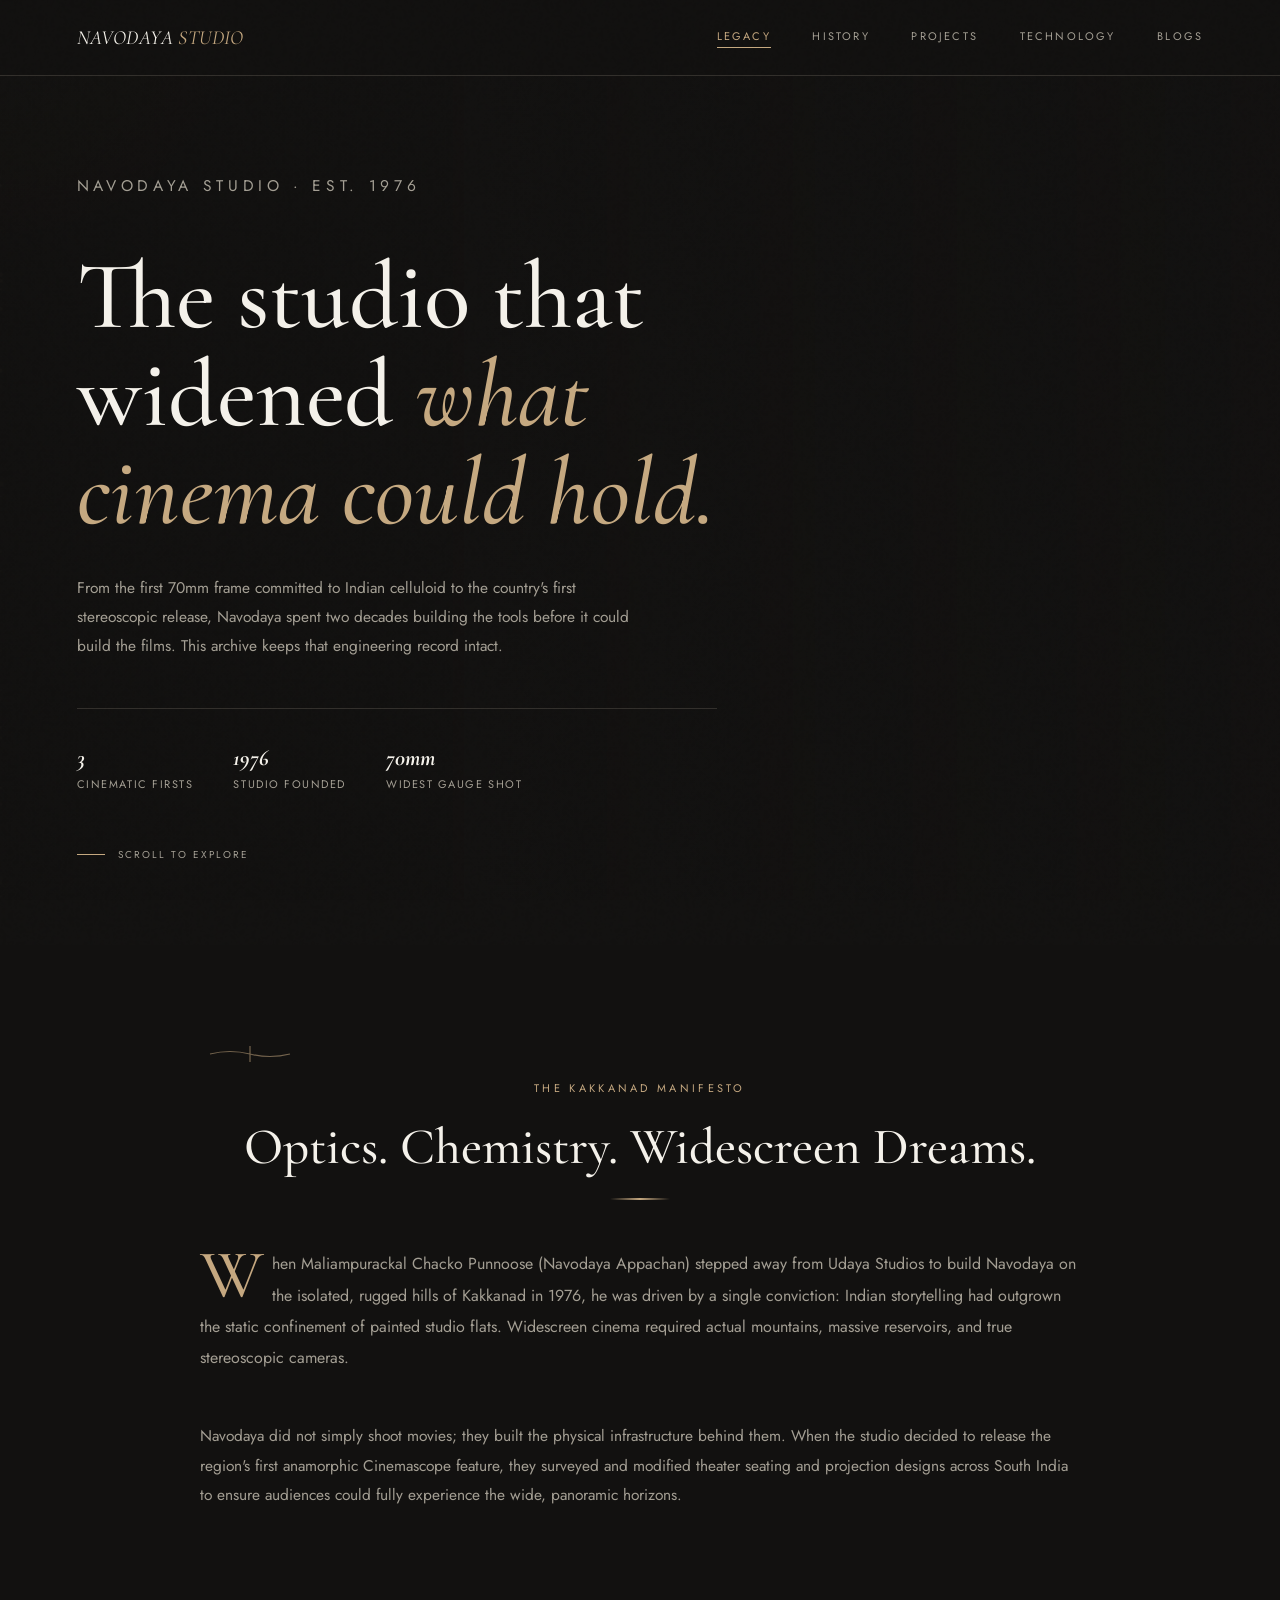
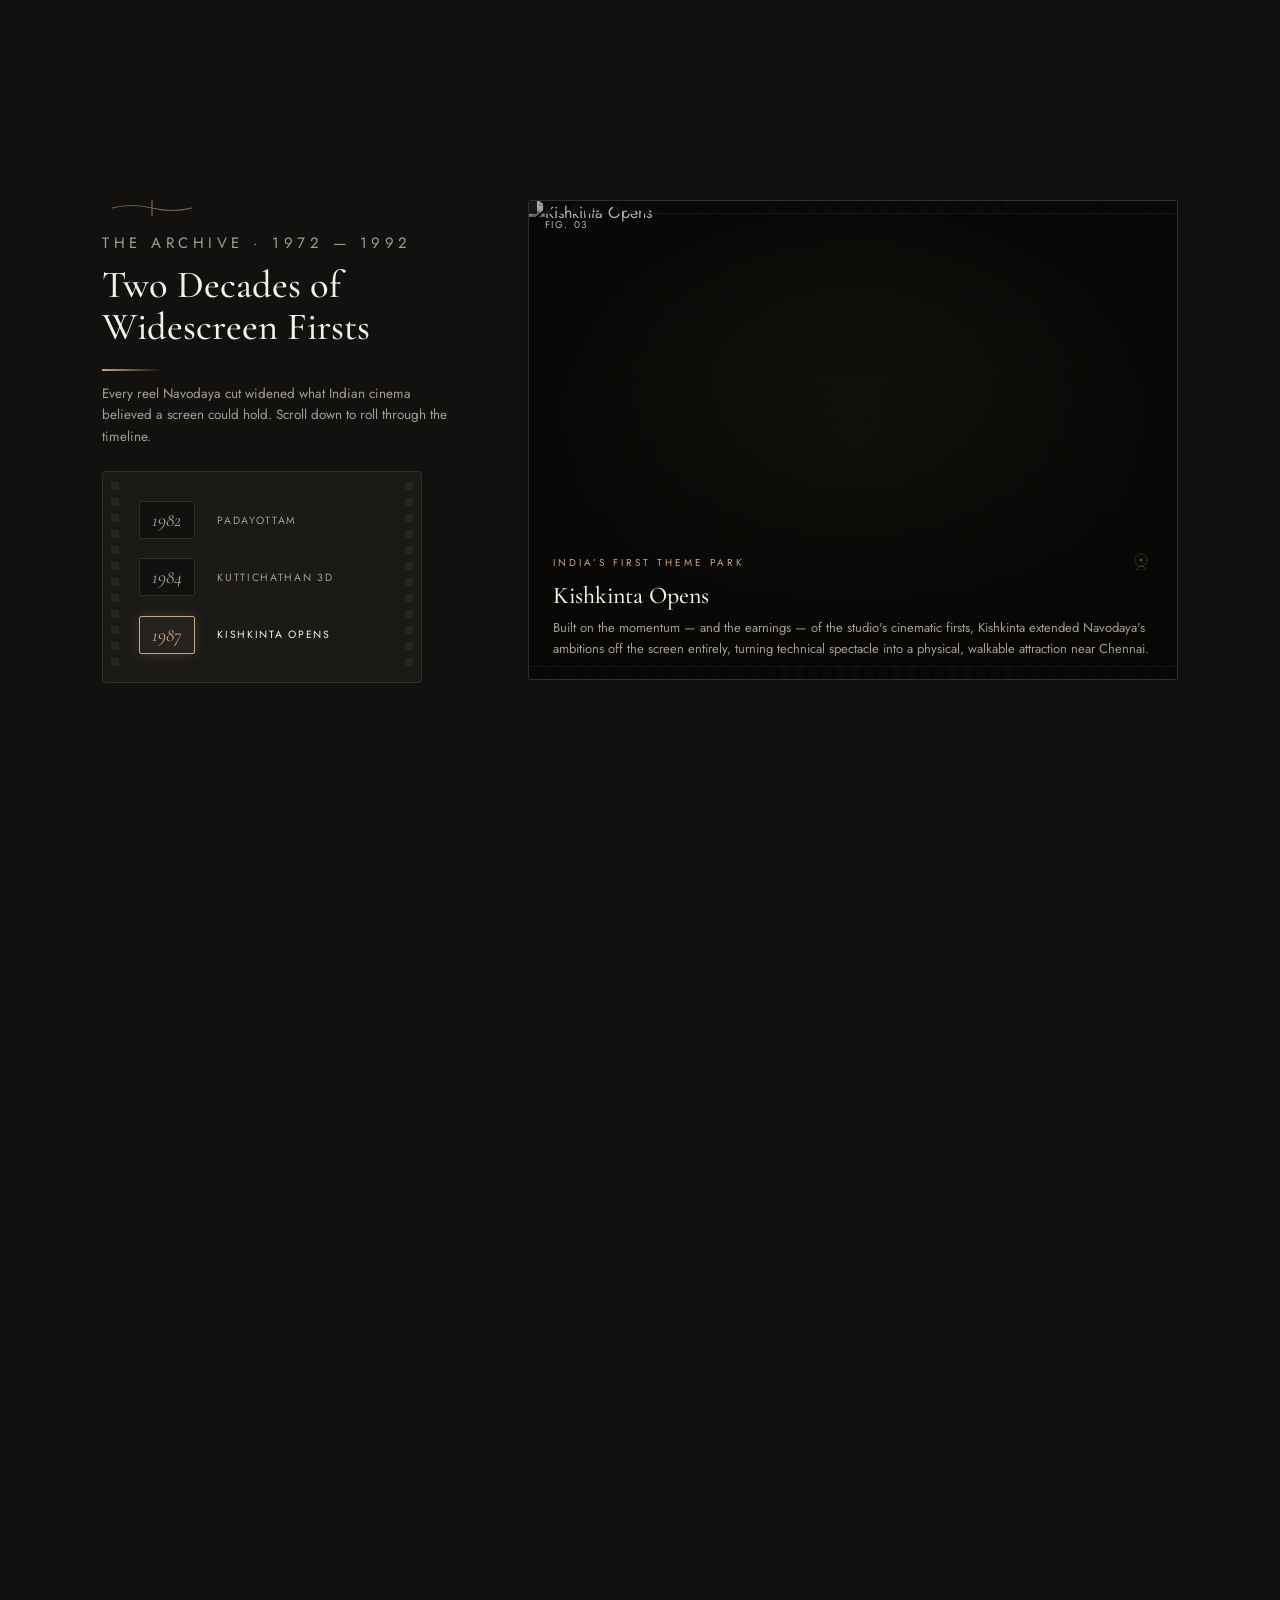
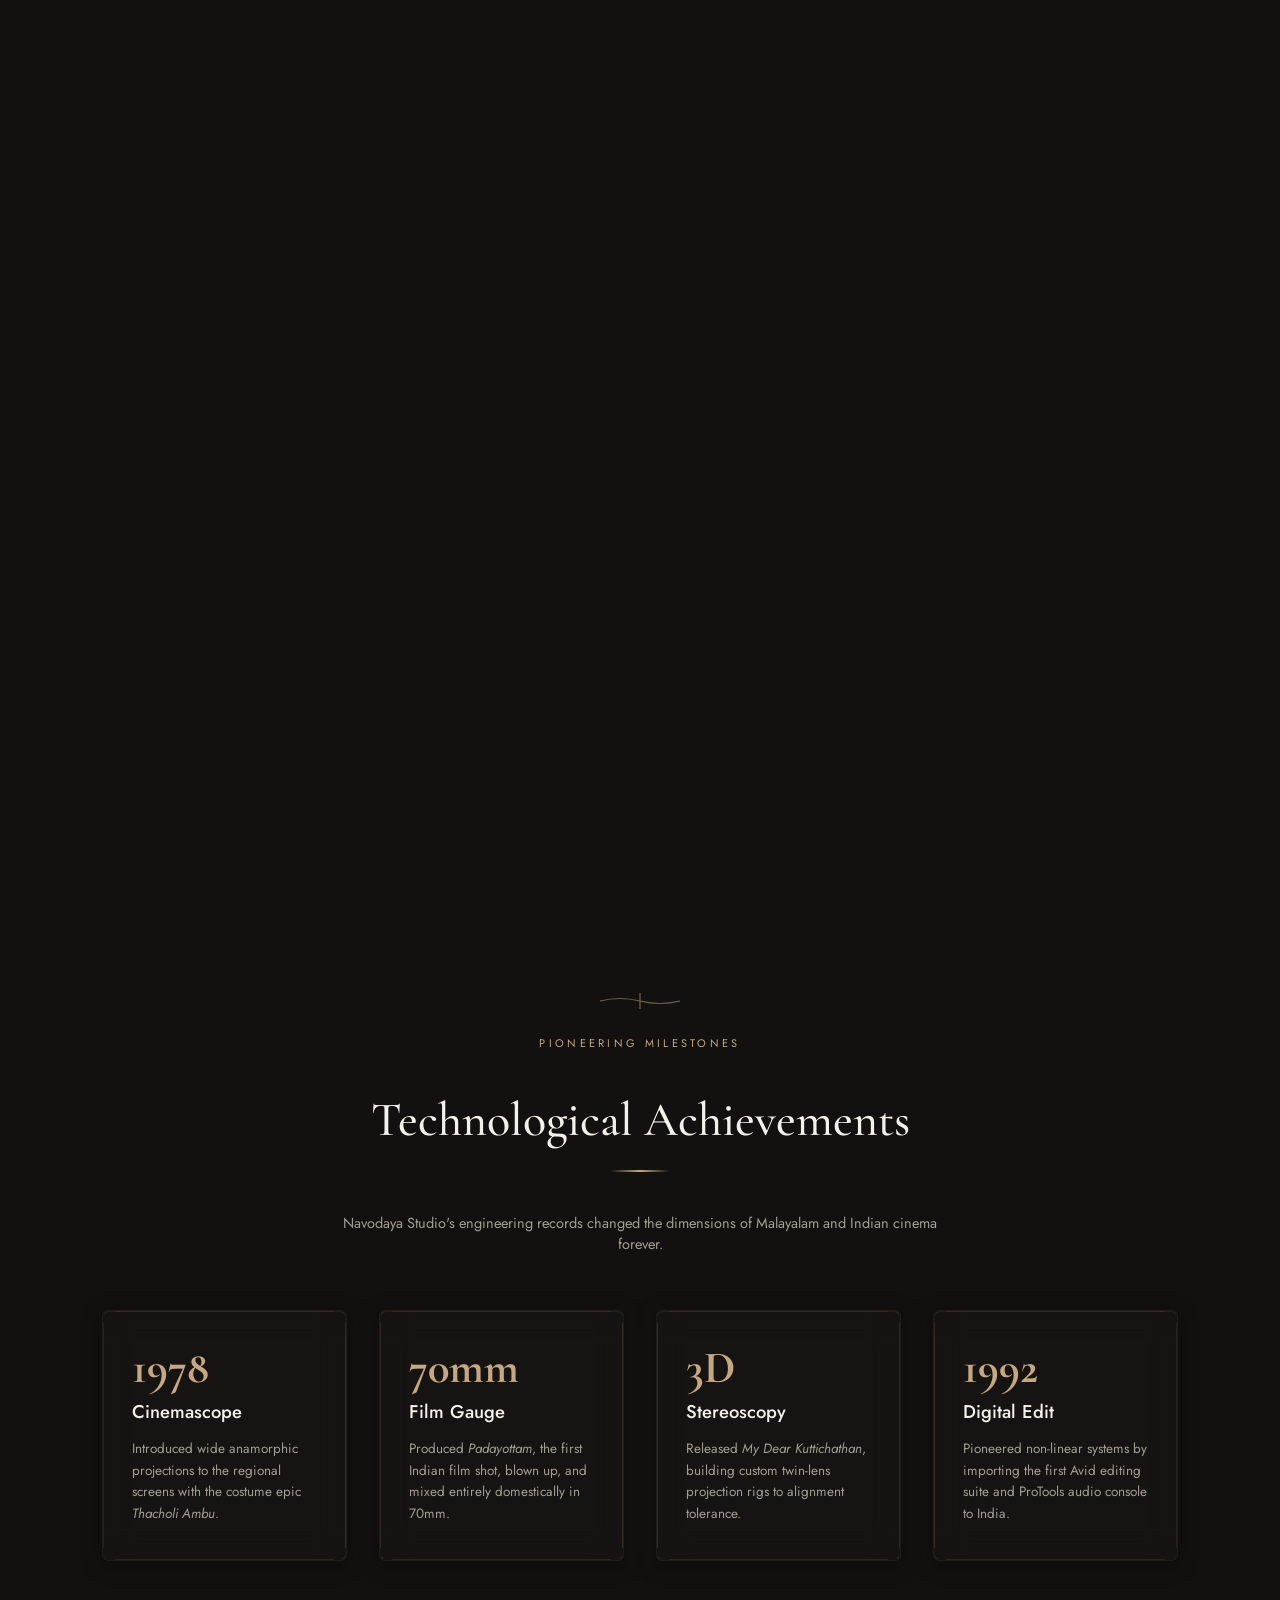
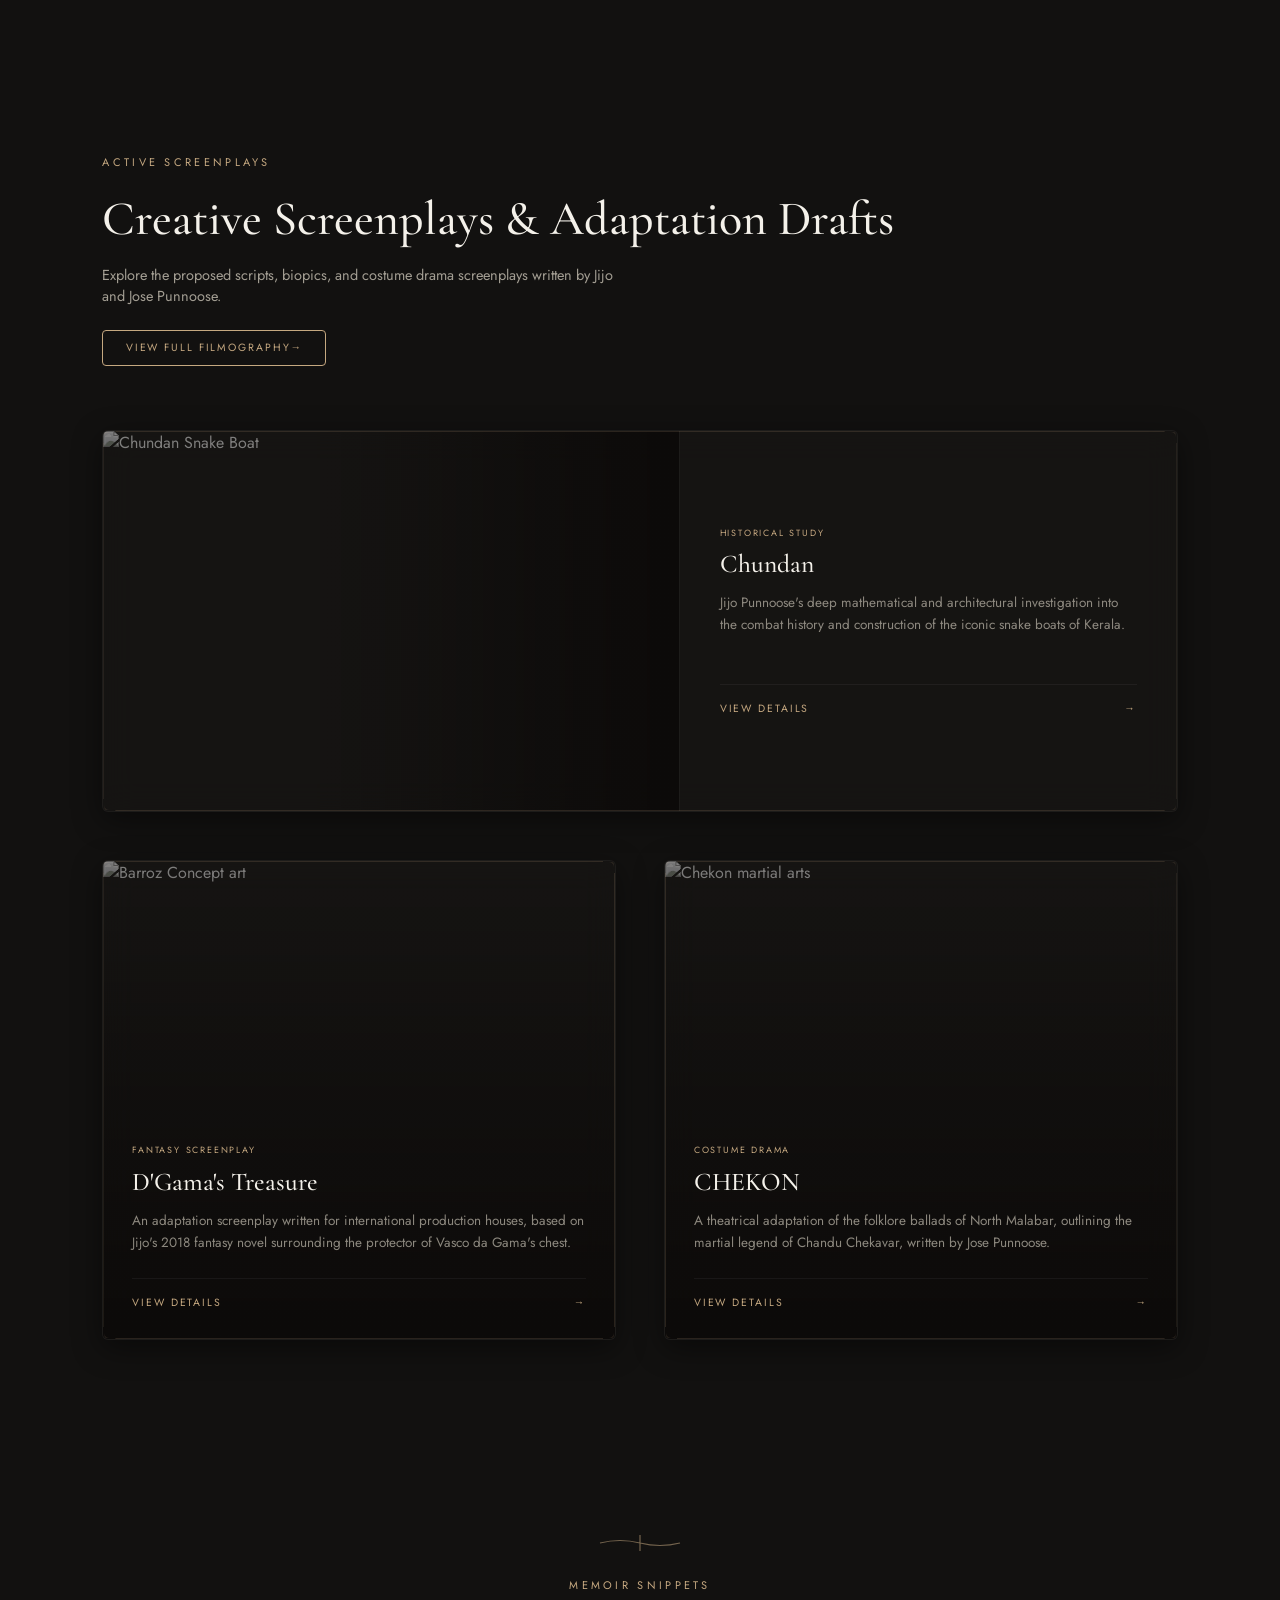
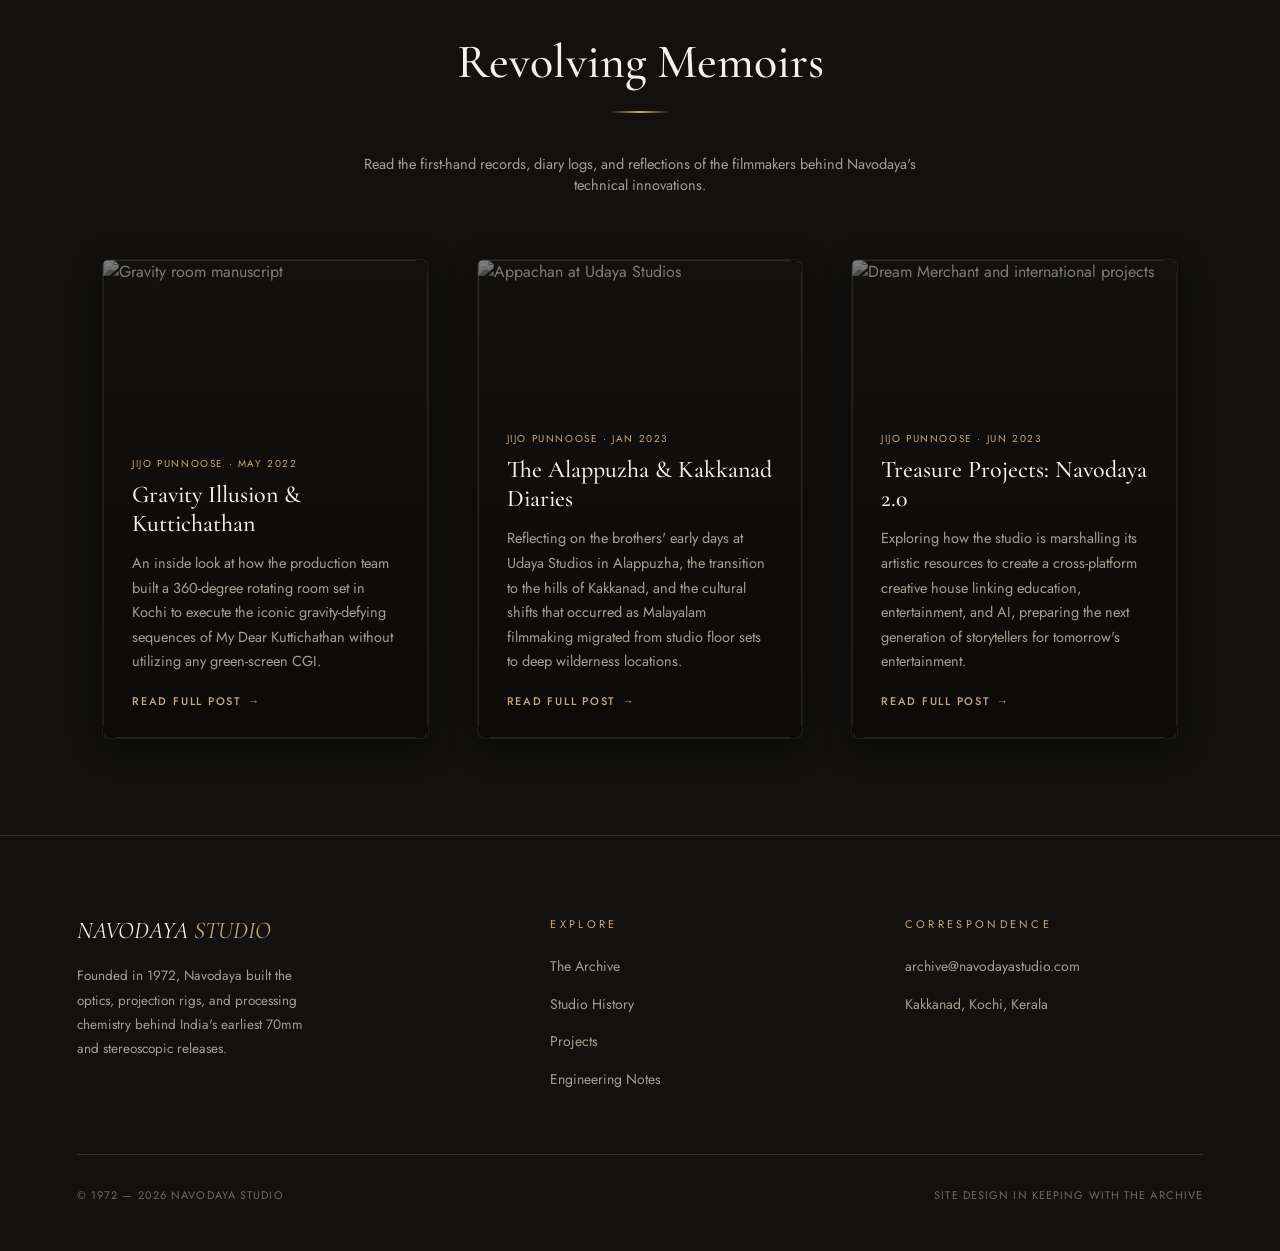
==== index.html @ 63880fd7 "first commit" ====
<!DOCTYPE html>
<html lang="en">
<head>
<meta charset="UTF-8" />
<meta name="viewport" content="width=device-width, initial-scale=1.0" />
<title>Navodaya Studio — The Archive</title>
<link rel="preconnect" href="https://fonts.googleapis.com" />
<link href="https://fonts.googleapis.com/css2?family=Cormorant+Garamond:ital,wght@0,400;0,500;0,600;1,400;1,500&family=Jost:wght@400;500;600&display=swap" rel="stylesheet" />
<link rel="stylesheet" href="css/style.css" />
</head>
<body>

<div class="beam-sweep" aria-hidden="true"></div>

<!-- ================================================================== -->
<!-- SITE NAV                                                            -->
<!-- ================================================================== -->
<nav class="site-nav" id="siteNav">
  <a href="index.html" class="wordmark">NAVODAYA <span>STUDIO</span></a>
  <div class="nav-links" id="navLinks">
    <a href="index.html" class="active">Legacy</a>
    <a href="history.html">History</a>
    <a href="projects.html">Projects</a>
    <a href="technology.html">Technology</a>
    <a href="blogs.html">Blogs</a>
  </div>
  <button class="nav-toggle" aria-label="Menu" id="navToggle"><span></span><span></span><span></span></button>
</nav>

<!-- Mobile Navigation Menu -->
<div class="mobile-nav" id="mobileNav">
  <a href="index.html" class="active">Legacy</a>
  <a href="history.html">History</a>
  <a href="projects.html">Projects</a>
  <a href="technology.html">Technology</a>
  <a href="blogs.html">Blogs</a>
</div>

<!-- ================================================================== -->
<!-- HERO                                                                -->
<!-- ================================================================== -->
<header class="hero" id="top">
  <div class="reveal">
    <p class="eyebrow">Navodaya Studio · Est. 1976</p>
    <h1>The studio that widened <em>what cinema could hold.</em></h1>
    <p>
      From the first 70mm frame committed to Indian celluloid to the country's first
      stereoscopic release, Navodaya spent two decades building the tools before it
      could build the films. This archive keeps that engineering record intact.
    </p>
    <div class="hero-meta">
      <div><b>3</b>Cinematic Firsts</div>
      <div><b>1976</b>Studio Founded</div>
      <div><b>70mm</b>Widest Gauge Shot</div>
    </div>
  </div>
  <div class="hero-scroll"><span class="line"></span>Scroll to explore</div>
</header>

<!-- ================================================================== -->
<!-- SECTION 1 — MANIFESTO / STUDIO VISION                             -->
<!-- ================================================================== -->
<section class="section" id="vision" style="padding-bottom: 4rem;">
  <div style="max-width: 880px; margin: 0 auto;">
    <div class="reveal">
      <svg viewBox="0 0 100 20" class="traditional-accent" style="margin: 0 0 1rem 0;">
        <path d="M10 10 Q30 5 50 10 T90 10 Q70 15 50 10 T10 10 M50 2 L50 18" stroke="currentColor" stroke-width="1.2" fill="none" />
      </svg>
      <p class="eyebrow" style="text-align: center;">The Kakkanad Manifesto</p>
      <h2 style="text-align: center; font-family: var(--serif); font-weight: 500; font-size: clamp(2rem, 5vw, 3.2rem); margin: 0 0 2rem;" class="heading-traditional center">Optics. Chemistry. Widescreen Dreams.</h2>
    </div>
    
    <div style="display: grid; grid-template-columns: 1fr; gap: 2.5rem; margin-top: 3rem;" class="reveal">
      <p class="drop-cap" style="font-size: 16px; line-height: 1.95; color: var(--silver);">
        When Maliampurackal Chacko Punnoose (Navodaya Appachan) stepped away from Udaya Studios to build Navodaya on the isolated, rugged hills of Kakkanad in 1976, he was driven by a single conviction: Indian storytelling had outgrown the static confinement of painted studio flats. Widescreen cinema required actual mountains, massive reservoirs, and true stereoscopic cameras.
      </p>
      <p style="font-size: 15.5px; line-height: 1.9; color: var(--silver); margin-top: 0.5rem;">
        Navodaya did not simply shoot movies; they built the physical infrastructure behind them. When the studio decided to release the region's first anamorphic Cinemascope feature, they surveyed and modified theater seating and projection designs across South India to ensure audiences could fully experience the wide, panoramic horizons.
      </p>
    </div>
  </div>
</section>

<div class="divider"></div>

<!-- ================================================================== -->
<!-- SECTION 2 — CINEMATIC TIMELINE                                     -->
<!-- ================================================================== -->
<section id="timeline">
  <div class="timeline-sticky-container">
    <div class="timeline-sticky-grid">
      
      <!-- Left Column: Header & Filmstrip Rail -->
      <div style="display: flex; flex-direction: column; gap: 1.5rem; justify-content: center;">
        <div class="timeline-head reveal" style="margin-bottom: 0;">
          <svg viewBox="0 0 100 20" class="traditional-accent" style="margin: 0 0 0.8rem 0;">
            <path d="M10 10 Q30 5 50 10 T90 10 Q70 15 50 10 T10 10 M50 2 L50 18" stroke="currentColor" stroke-width="1.2" fill="none" />
          </svg>
          <p class="eyebrow" style="margin-bottom: 8px;">The Archive · 1972 — 1992</p>
          <h2 class="heading-traditional" style="font-size: clamp(1.8rem, 4vw, 2.4rem); margin-bottom: 12px;">Two Decades of Widescreen Firsts</h2>
          <p style="font-size: 13.5px; line-height: 1.6;">Every reel Navodaya cut widened what Indian cinema believed a screen could hold. Scroll down to roll through the timeline.</p>
        </div>
        
        <div class="filmstrip-rail reveal" id="milestoneRail">
          <button class="milestone is-active" data-index="0">
            <span class="milestone-film-frame">
              <span class="milestone-year-text">1982</span>
            </span>
            <span class="milestone-label-text">Padayottam</span>
          </button>
          <button class="milestone" data-index="1">
            <span class="milestone-film-frame">
              <span class="milestone-year-text">1984</span>
            </span>
            <span class="milestone-label-text">Kuttichathan 3D</span>
          </button>
          <button class="milestone" data-index="2">
            <span class="milestone-film-frame">
              <span class="milestone-year-text">1987</span>
            </span>
            <span class="milestone-label-text">Kishkinta opens</span>
          </button>
        </div>
      </div>

      <!-- Right Column: Visual Frame with Nested Description Copy -->
      <div class="frame-wrap reveal">
        <div class="frame-visual film-frame-visual" id="frameVisual" style="max-width: none; width: 100%; height: 480px; margin: 0;">
          <div class="glow" id="frameGlow"></div>
          <img id="frameImg" class="frame-photo" src="" alt="" />
          <canvas id="grainCanvas"></canvas>
          <span class="frame-fig">Fig. <span id="frameFig">01</span></span>
          <span class="frame-tick" style="display: none;"></span>
          
          <div class="film-text-overlay"></div>
          
          <div id="frameCopy" style="position: absolute; bottom: 20px; left: 24px; right: 24px; z-index: 4; margin: 0;">
            <div style="display: flex; align-items: center; justify-content: space-between; gap: 1rem; margin-bottom: 0.4rem;">
              <p class="frame-tag" id="frameTag" style="margin: 0; font-size: 10px;">First Indian 70mm Film</p>
              <div id="frameIconBadge" style="width: 24px; height: 24px; color: var(--gold); opacity: 0.8; flex-shrink: 0;"></div>
            </div>
            <h3 class="frame-title" id="frameTitle" style="font-size: 1.5rem; margin-bottom: 0.5rem; color: var(--cream);">Padayottam</h3>
            <p class="frame-body" id="frameBody" style="font-size: 13px; line-height: 1.6; color: var(--silver);">
              Shot in true 70mm at a time when most Indian studios had never handled the gauge, Padayottam forced Navodaya's engineers to design their own optics, projection rigs, and processing chemistry from scratch.
            </p>
          </div>
        </div>
      </div>

    </div>
  </div>
</section>

<div class="divider"></div>

<!-- ================================================================== -->
<!-- SECTION 3 — STUDIO LEGACY STATS                                    -->
<!-- ================================================================== -->
<section class="section" id="legacy-stats" style="padding-top: 6rem; padding-bottom: 6rem;">
  <div style="max-width: 1080px; margin: 0 auto;">
    <div class="reveal" style="max-width: 600px; margin: 0 auto 3rem; text-align: center;">
      <svg viewBox="0 0 100 20" class="traditional-accent">
        <path d="M10 10 Q30 5 50 10 T90 10 Q70 15 50 10 T10 10 M50 2 L50 18" stroke="currentColor" stroke-width="1.2" fill="none" />
      </svg>
      <p class="eyebrow">Pioneering Milestones</p>
      <h2 class="heading-traditional center" style="font-family: var(--serif); font-size: clamp(2rem, 5vw, 3rem); font-weight: 500;">Technological Achievements</h2>
      <p style="color: var(--silver); font-size: 14.5px; margin-top: 1rem;">Navodaya Studio's engineering records changed the dimensions of Malayalam and Indian cinema forever.</p>
    </div>

    <div class="stats-grid">
      
      <!-- Stat 1 -->
      <div class="stat-card reveal reveal-delay-1">
        <b>1978</b>
        <h3>Cinemascope</h3>
        <p>Introduced wide anamorphic projections to the regional screens with the costume epic <i>Thacholi Ambu</i>.</p>
      </div>

      <!-- Stat 2 -->
      <div class="stat-card reveal reveal-delay-2">
        <b>70mm</b>
        <h3>Film Gauge</h3>
        <p>Produced <i>Padayottam</i>, the first Indian film shot, blown up, and mixed entirely domestically in 70mm.</p>
      </div>

      <!-- Stat 3 -->
      <div class="stat-card reveal reveal-delay-3">
        <b>3D</b>
        <h3>Stereoscopy</h3>
        <p>Released <i>My Dear Kuttichathan</i>, building custom twin-lens projection rigs to alignment tolerance.</p>
      </div>

      <!-- Stat 4 -->
      <div class="stat-card reveal reveal-delay-4">
        <b>1992</b>
        <h3>Digital Edit</h3>
        <p>Pioneered non-linear systems by importing the first Avid editing suite and ProTools audio console to India.</p>
      </div>

    </div>
  </div>
</section>

<div class="divider"></div>

<!-- ================================================================== -->
<!-- SECTION 4 — CURATED PROJECT PREVIEWS                               -->
<!-- ================================================================== -->
<section class="section" id="projects-teaser" style="padding-top: 6rem; padding-bottom: 6rem;">
  <div style="max-width: 1180px; margin: 0 auto;">
    <div class="reveal" style="display: flex; flex-direction: column; md-flex-direction: row; justify-content: space-between; align-items: flex-start; margin-bottom: 4rem; gap: 1.5rem;">
      <div>
        <p class="eyebrow">Active Screenplays</p>
        <h2 style="font-family: var(--serif); font-size: clamp(2rem, 5vw, 3rem); font-weight: 500; margin: 0 0 1rem;">Creative Screenplays & Adaptation Drafts</h2>
        <p style="color: var(--silver); font-size: 14.5px; max-width: 32rem;">Explore the proposed scripts, biopics, and costume drama screenplays written by Jijo and Jose Punnoose.</p>
      </div>
      <a href="projects.html" class="project-link" style="border: 1px solid var(--gold); padding: 0.6rem 1.4rem; border-radius: 4px; transition: background 300ms ease; flex-shrink: 0;">View Full Filmography <span>→</span></a>
    </div>

    <div class="projects-layout-asymmetric">
      
      <!-- Project 1: Chundan -->
      <div class="project-card featured-card reveal reveal-delay-1">
        <div class="project-photo">
          <img src="https://static.wixstatic.com/media/8a582f_79702b2e229244d48df889ee6c2ee914~mv2.jpg" alt="Chundan Snake Boat" />
        </div>
        <div class="project-details">
          <span class="project-card-tag">Historical Study</span>
          <h3 class="project-card-title">Chundan</h3>
          <p class="project-card-desc">Jijo Punnoose's deep mathematical and architectural investigation into the combat history and construction of the iconic snake boats of Kerala.</p>
          <a href="projects.html" class="project-link">View Details <span>→</span></a>
        </div>
      </div>

      <!-- Project 2: Barroz -->
      <div class="project-card reveal reveal-delay-2">
        <div class="project-photo">
          <img src="https://static.wixstatic.com/media/8a582f_9b308942ae18498d883a54b6b50c6330~mv2.jpg" alt="Barroz Concept art" />
        </div>
        <div class="project-details">
          <span class="project-card-tag">Fantasy Screenplay</span>
          <h3 class="project-card-title">D'Gama's Treasure</h3>
          <p class="project-card-desc">An adaptation screenplay written for international production houses, based on Jijo's 2018 fantasy novel surrounding the protector of Vasco da Gama's chest.</p>
          <a href="projects.html" class="project-link">View Details <span>→</span></a>
        </div>
      </div>

      <!-- Project 3: Chekon -->
      <div class="project-card reveal reveal-delay-3">
        <div class="project-photo">
          <img src="https://static.wixstatic.com/media/8a582f_a6c8d26772934b52aaeb24ab69126b7d~mv2.jpg" alt="Chekon martial arts" />
        </div>
        <div class="project-details">
          <span class="project-card-tag">Costume Drama</span>
          <h3 class="project-card-title">CHEKON</h3>
          <p class="project-card-desc">A theatrical adaptation of the folklore ballads of North Malabar, outlining the martial legend of Chandu Chekavar, written by Jose Punnoose.</p>
          <a href="projects.html" class="project-link">View Details <span>→</span></a>
        </div>
      </div>

    </div>
  </div>
</section>

<div class="divider"></div>

<!-- ================================================================== -->
<!-- SECTION 5 — LATEST MEMOIRS / BLOG TEASERS                          -->
<!-- ================================================================== -->
<section class="section" id="blogs-teaser" style="padding-top: 6rem; padding-bottom: 6rem;">
  <div style="max-width: 1180px; margin: 0 auto;">
    <div class="reveal" style="text-align: center; max-width: 600px; margin: 0 auto 4rem;">
      <svg viewBox="0 0 100 20" class="traditional-accent">
        <path d="M10 10 Q30 5 50 10 T90 10 Q70 15 50 10 T10 10 M50 2 L50 18" stroke="currentColor" stroke-width="1.2" fill="none" />
      </svg>
      <p class="eyebrow">Memoir Snippets</p>
      <h2 class="heading-traditional center" style="font-family: var(--serif); font-size: clamp(2rem, 5vw, 3rem); font-weight: 500;">Revolving Memoirs</h2>
      <p style="color: var(--silver); font-size: 14.5px; margin-top: 1rem;">Read the first-hand records, diary logs, and reflections of the filmmakers behind Navodaya's technical innovations.</p>
    </div>

    <div class="blogs-list">
      
      <!-- Blog 1 -->
      <article class="blog-post-card reveal reveal-delay-1">
        <div class="blog-post-thumb">
          <img src="https://static.wixstatic.com/media/8a582f_96b57487906b41dc9f22223b6ada45d6~mv2.jpg" alt="Gravity room manuscript" />
        </div>
        <div class="blog-post-details">
          <span class="blog-post-meta">Jijo Punnoose · May 2022</span>
          <h3 class="blog-post-title">Gravity Illusion & Kuttichathan</h3>
          <p class="blog-post-excerpt">An inside look at how the production team built a 360-degree rotating room set in Kochi to execute the iconic gravity-defying sequences of My Dear Kuttichathan without utilizing any green-screen CGI.</p>
          <a href="blogs.html" class="blog-post-read">Read Full Post <span>→</span></a>
        </div>
      </article>

      <!-- Blog 2 -->
      <article class="blog-post-card reveal reveal-delay-2">
        <div class="blog-post-thumb">
          <img src="https://static.wixstatic.com/media/8a582f_a101ef36b54a44d197318539b4c7580c~mv2.jpg" alt="Appachan at Udaya Studios" />
        </div>
        <div class="blog-post-details">
          <span class="blog-post-meta">Jijo Punnoose · Jan 2023</span>
          <h3 class="blog-post-title">The Alappuzha & Kakkanad Diaries</h3>
          <p class="blog-post-excerpt">Reflecting on the brothers' early days at Udaya Studios in Alappuzha, the transition to the hills of Kakkanad, and the cultural shifts that occurred as Malayalam filmmaking migrated from studio floor sets to deep wilderness locations.</p>
          <a href="blogs.html" class="blog-post-read">Read Full Post <span>→</span></a>
        </div>
      </article>

      <!-- Blog 3 -->
      <article class="blog-post-card reveal reveal-delay-3">
        <div class="blog-post-thumb">
          <img src="https://static.wixstatic.com/media/8a582f_83fb327c359c4d6e93b1c7db76efa385~mv2.jpg" alt="Dream Merchant and international projects" />
        </div>
        <div class="blog-post-details">
          <span class="blog-post-meta">Jijo Punnoose · Jun 2023</span>
          <h3 class="blog-post-title">Treasure Projects: Navodaya 2.0</h3>
          <p class="blog-post-excerpt">Exploring how the studio is marshalling its artistic resources to create a cross-platform creative house linking education, entertainment, and AI, preparing the next generation of storytellers for tomorrow's entertainment.</p>
          <a href="blogs.html" class="blog-post-read">Read Full Post <span>→</span></a>
        </div>
      </article>

    </div>
  </div>
</section>

<!-- ================================================================== -->
<!-- FOOTER                                                              -->
<!-- ================================================================== -->
<footer class="site-footer">
  <div class="footer-grid">
    <div class="footer-brand">
      <span class="wordmark">NAVODAYA <span>STUDIO</span></span>
      <p>Founded in 1972, Navodaya built the optics, projection rigs, and processing chemistry behind India's earliest 70mm and stereoscopic releases.</p>
    </div>
    <div class="footer-col">
      <p class="eyebrow">Explore</p>
      <ul>
        <li><a href="index.html">The Archive</a></li>
        <li><a href="history.html">Studio History</a></li>
        <li><a href="projects.html">Projects</a></li>
        <li><a href="technology.html">Engineering Notes</a></li>
      </ul>
    </div>
    <div class="footer-col">
      <p class="eyebrow">Correspondence</p>
      <ul>
        <li><a href="mailto:archive@navodayastudio.com">archive@navodayastudio.com</a></li>
        <li><a href="history.html">Kakkanad, Kochi, Kerala</a></li>
      </ul>
    </div>
  </div>
  <div class="footer-bottom">
    <span>© 1972 — 2026 Navodaya Studio</span>
    <span>Site design in keeping with the archive</span>
  </div>
</footer>

<script>
  // ---------- Navigation Menu (Scroll & Mobile Toggle) ----------
  var siteNav = document.getElementById('siteNav');
  window.addEventListener('scroll', function () {
    siteNav.classList.toggle('scrolled', window.scrollY > 40);
  });

  var navToggle = document.getElementById('navToggle');
  var mobileNav = document.getElementById('mobileNav');
  navToggle.addEventListener('click', function() {
    mobileNav.classList.toggle('open');
    navToggle.classList.toggle('active');
  });

  // Close mobile nav when clicking a link
  mobileNav.querySelectorAll('a').forEach(function(link) {
    link.addEventListener('click', function() {
      mobileNav.classList.remove('open');
    });
  });

  // ---------- Bespoke line-art icons + tonal washes per milestone ----------
  var milestoneData = [
    {
      year: '1982', fig: '01', tag: 'First Indian 70mm Film', title: 'Padayottam',
      wash: '#10201d', glow: 'rgba(90,150,140,0.16)',
      image: 'https://static.wixstatic.com/media/8a582f_3dcfbf3138d44d9f9869ae0e194b2934~mv2.jpg',
      body: "Shot in true 70mm at a time when most Indian studios had never handled the gauge, Padayottam forced Navodaya's engineers to design their own optics, projection rigs, and processing chemistry from scratch. It remains the widest frame the country's cinema had committed to celluloid.",
      icon: '<svg viewBox="0 0 100 100" fill="none" stroke="currentColor" stroke-width="1.2" stroke-linecap="round" stroke-linejoin="round"><rect x="14" y="30" width="72" height="40" rx="2"/><path d="M14 42 Q30 34 46 42 T78 42" stroke="#5c9490" opacity="0.7"/><circle cx="22" cy="24" r="2" fill="#3a3733"/><circle cx="50" cy="24" r="2" fill="#3a3733"/><circle cx="78" cy="24" r="2" fill="#3a3733"/><circle cx="22" cy="76" r="2" fill="#3a3733"/><circle cx="50" cy="76" r="2" fill="#3a3733"/><circle cx="78" cy="76" r="2" fill="#3a3733"/></svg>'
    },
    {
      year: '1984', fig: '02', tag: 'First Indian 3D Film', title: 'My Dear Kuttichathan',
      wash: '#241510', glow: 'rgba(190,110,80,0.15)',
      image: 'https://static.wixstatic.com/media/8a582f_e206088eb508470fb89091d09e36f8ee~mv2.jpg',
      body: "Released in a custom anaglyph process with paper red-and-cyan glasses handed out at the door, Kuttichathan introduced an entire country to stereoscopic cinema in a single run. Theatres queued for weeks to install the twin-lens projection rigs it required.",
      icon: '<svg viewBox="0 0 100 100" fill="none" stroke="currentColor" stroke-width="1.2" stroke-linecap="round" stroke-linejoin="round"><path d="M18 46 h20 a4 4 0 0 1 4 4 v6 a10 10 0 0 1 -10 10 h-4 a10 10 0 0 1 -10 -10 z" stroke="#bd6a4f"/><path d="M82 46 h-20 a4 4 0 0 0 -4 4 v6 a10 10 0 0 0 10 10 h4 a10 10 0 0 0 10 -10 z" stroke="#5c9490"/><line x1="42" y1="52" x2="58" y2="52"/><line x1="18" y1="52" x2="8" y2="46" stroke="#8a7f70"/><line x1="82" y1="52" x2="92" y2="46" stroke="#8a7f70"/></svg>'
    },
    {
      year: '1987', fig: '03', tag: 'India\u2019s First Theme Park', title: 'Kishkinta Opens',
      wash: '#16200f', glow: 'rgba(120,150,90,0.14)',
      image: 'https://static.wixstatic.com/media/8a582f_ee9ed8d5f16c4210bdfc7d0e17164c15~mv2.jpg',
      body: "Built on the momentum — and the earnings — of the studio's cinematic firsts, Kishkinta extended Navodaya's ambitions off the screen entirely, turning technical spectacle into a physical, walkable attraction near Chennai.",
      icon: '<svg viewBox="0 0 100 100" fill="none" stroke="currentColor" stroke-width="1.2" stroke-linecap="round" stroke-linejoin="round"><circle cx="50" cy="42" r="26"/><line x1="50" y1="16" x2="50" y2="68" stroke="#6f6a61" stroke-width="0.8"/><line x1="24" y1="42" x2="76" y2="42" stroke="#6f6a61" stroke-width="0.8"/><line x1="32" y1="24" x2="68" y2="60" stroke="#6f6a61" stroke-width="0.8"/><line x1="68" y1="24" x2="32" y2="60" stroke="#6f6a61" stroke-width="0.8"/><circle cx="50" cy="42" r="3" fill="#7ea082"/><path d="M30 82 L40 68 L60 68 L70 82 Z" stroke="#7ea082"/></svg>'
    }
  ];

  var milestones = document.querySelectorAll('#milestoneRail .milestone');
  var frameVisual = document.getElementById('frameVisual');
  var frameGlow = document.getElementById('frameGlow');
  var frameImg = document.getElementById('frameImg');
  var frameIconBadge = document.getElementById('frameIconBadge');
  var frameCopy = document.getElementById('frameCopy');
  var frameFig = document.getElementById('frameFig');
  var frameTag = document.getElementById('frameTag');
  var frameTitle = document.getElementById('frameTitle');
  var frameBody = document.getElementById('frameBody');

  function applyMilestone(idx) {
    var d = milestoneData[idx];
    frameFig.textContent = d.fig;
    frameTag.textContent = d.tag;
    frameTitle.textContent = d.title;
    frameBody.textContent = d.body;
    if (frameImg) {
      frameImg.src = d.image;
      frameImg.alt = d.title;
    }
    if (frameIconBadge) {
      frameIconBadge.innerHTML = d.icon;
    }
    frameVisual.style.setProperty('--wash-color', d.wash);
    frameGlow.style.background = 'radial-gradient(closest-side, ' + d.glow + ', transparent 70%)';
    
    var railEl = document.getElementById('milestoneRail');
    if (railEl) {
      railEl.style.backgroundImage = 'linear-gradient(rgba(28, 26, 23, 0.93), rgba(28, 26, 23, 0.93)), url(' + d.image + ')';
    }
  }

  function setMilestone(idx) {
    milestones.forEach(function (m) { m.classList.remove('is-active'); });
    milestones[idx].classList.add('is-active');
    
    if (frameVisual) frameVisual.classList.add('gate-exit');
    if (frameCopy) frameCopy.classList.add('copy-exit');
    
    setTimeout(function () {
      applyMilestone(idx);
      
      if (frameVisual) {
        frameVisual.classList.remove('gate-exit');
        frameVisual.classList.add('gate-enter-prep');
        void frameVisual.offsetHeight;
        frameVisual.classList.remove('gate-enter-prep');
      }
      if (frameCopy) {
        frameCopy.classList.remove('copy-exit');
      }
    }, 350);
  }

  var currentActiveIdx = 0;
  var timelineSec = document.getElementById('timeline');
  var userInteracting = false;
  var interactTimeout;

  // Align scroll offset when a specific milestone button is clicked
  function scrollToMilestone(idx) {
    userInteracting = true;
    clearTimeout(interactTimeout);
    
    var totalScrollable = timelineSec.offsetHeight - window.innerHeight;
    var targetScroll = timelineSec.offsetTop + (idx / milestoneData.length) * totalScrollable + 80;
    
    window.scrollTo({
      top: targetScroll,
      behavior: 'smooth'
    });
    
    setMilestone(idx);
    currentActiveIdx = idx;
    
    interactTimeout = setTimeout(function () {
      userInteracting = false;
    }, 1000);
  }

  milestones.forEach(function (m) {
    m.addEventListener('click', function () {
      scrollToMilestone(Number(m.dataset.index));
    });
  });

  applyMilestone(0);

  // ---------- Scroll-triggered timeline transition ----------
  window.addEventListener('scroll', function () {
    if (!timelineSec || userInteracting) return;
    
    var rect = timelineSec.getBoundingClientRect();
    var viewHeight = window.innerHeight;
    
    // Switch active year as the user scrolls down the pinned section track
    if (rect.top <= 0 && rect.bottom >= viewHeight) {
      var totalScrollable = rect.height - viewHeight;
      var scrolled = -rect.top;
      var progress = scrolled / totalScrollable;
      
      var totalMilestones = milestoneData.length;
      var activeIdx = Math.floor(progress * totalMilestones);
      activeIdx = Math.max(0, Math.min(activeIdx, totalMilestones - 1));
      
      if (activeIdx !== currentActiveIdx) {
        currentActiveIdx = activeIdx;
        setMilestone(activeIdx);
      }
    }
  });

  // ---------- Generative film-grain "video" ----------
  (function () {
    var canvas = document.getElementById('grainCanvas');
    var ctx = canvas.getContext('2d');
    var w, h, imageData;
    var reduceMotion = window.matchMedia('(prefers-reduced-motion: reduce)').matches;

    function resize() {
      if (!frameVisual) return;
      var rect = frameVisual.getBoundingClientRect();
      w = canvas.width = Math.max(1, Math.floor(rect.width / 3));
      h = canvas.height = Math.max(1, Math.floor(rect.height / 3));
      imageData = ctx.createImageData(w, h);
    }
    window.addEventListener('resize', resize);
    resize();

    function drawGrain() {
      var buf = imageData.data;
      for (var i = 0; i < buf.length; i += 4) {
        var v = 150 + Math.random() * 105;
        buf[i] = v; buf[i + 1] = v; buf[i + 2] = v;
        buf[i + 3] = Math.random() * 40;
      }
      ctx.putImageData(imageData, 0, 0);
    }

    if (!reduceMotion) {
      var last = 0;
      function loop(ts) {
        if (ts - last > 90) { drawGrain(); last = ts; }
        requestAnimationFrame(loop);
      }
      requestAnimationFrame(loop);
    } else {
      drawGrain();
    }
  })();
</script>
<script src="js/effects.js"></script>

</body>
</html>
---- css/style.css ----
:root {
  --ink: #121110;
  --ink-raised: #1c1a17;
  --cream: #F4F1EA;
  --silver: #A39E93;
  --gold: #C5A880;
  --hairline: #322f2b;
  --sprocket: #2e2b27;
  --serif: "Cormorant Garamond", Georgia, serif;
  --sans: "Jost", "Helvetica Neue", Arial, sans-serif;

  --wash-water:  #10201d;
  --wash-water-glow: rgba(90,150,140,0.16);
  --wash-ember:  #241510;
  --wash-ember-glow: rgba(190,110,80,0.15);
  --wash-jungle: #16200f;
  --wash-jungle-glow: rgba(120,150,90,0.14);
}

* { box-sizing: border-box; }
html { scroll-behavior: smooth; }
body {
  margin: 0;
  background: var(--ink);
  color: var(--cream);
  font-family: var(--sans);
  -webkit-font-smoothing: antialiased;
  position: relative;
  min-height: 100vh;
  display: flex;
  flex-direction: column;
}
::selection { background: var(--gold); color: var(--ink); }
a { color: inherit; text-decoration: none; }
button { font-family: inherit; color: inherit; background: none; border: none; cursor: pointer; padding: 0; }
ol, ul { list-style: none; margin: 0; padding: 0; }
p { margin: 0; }
svg { display: block; }
img { max-width: 100%; display: block; }

.tracked    { letter-spacing: 0.18em; }
.tracked-lg { letter-spacing: 0.3em; }
.eyebrow {
  text-transform: uppercase;
  font-size: 11px;
  color: var(--gold);
  letter-spacing: 0.3em;
  margin: 0 0 20px;
}

.beam-sweep {
  display: none !important;
}

/* ===================== SITE CHROME — NAV ===================== */

.site-nav {
  position: fixed; top: 0; left: 0; right: 0; z-index: 50;
  display: flex; align-items: center; justify-content: space-between;
  padding: 1.6rem 6vw;
  background: rgba(18,17,16,0.85);
  backdrop-filter: blur(12px);
  border-bottom: 1px solid var(--hairline);
  transition: background 400ms ease, border-color 400ms ease, padding 400ms ease;
}
.site-nav.scrolled {
  background: rgba(18,17,16,0.94);
  padding: 1.1rem 6vw;
}
.site-nav .wordmark {
  font-family: var(--serif);
  font-style: italic;
  font-size: 1.25rem;
  letter-spacing: 0.02em;
  color: var(--cream);
}
.site-nav .wordmark span { color: var(--gold); }

.nav-links { display: none; align-items: center; gap: 2.6rem; }
@media (min-width: 780px) { .nav-links { display: flex; } }
.nav-links a {
  font-size: 11px; text-transform: uppercase; letter-spacing: 0.2em;
  color: var(--silver); position: relative; padding-bottom: 4px;
  transition: color 350ms ease;
}
.nav-links a:hover { color: var(--cream); }
.nav-links a.active { color: var(--gold); }
.nav-links a::after {
  content: ''; position: absolute; left: 0; right: 100%; bottom: 0; height: 1px;
  background: var(--gold); transition: right 350ms ease;
}
.nav-links a.active::after { right: 0; }

.nav-toggle {
  display: flex; flex-direction: column; gap: 5px; width: 22px;
}
@media (min-width: 780px) { .nav-toggle { display: none; } }
.nav-toggle span { height: 1px; background: var(--cream); width: 100%; }

/* Mobile Dropdown Nav Menu */
.mobile-nav {
  position: fixed; top: 0; left: 0; right: 0; bottom: 0;
  background: rgba(18,17,16,0.98);
  z-index: 45;
  display: flex; flex-direction: column; justify-content: center; align-items: center;
  gap: 2.5rem;
  opacity: 0; pointer-events: none;
  transition: opacity 300ms ease;
}
.mobile-nav.open {
  opacity: 1; pointer-events: auto;
}
.mobile-nav a {
  font-size: 1.25rem; text-transform: uppercase; letter-spacing: 0.2em;
  color: var(--silver); transition: color 300ms ease;
}
.mobile-nav a:hover, .mobile-nav a.active {
  color: var(--gold);
}

/* ===================== HERO ===================== */

.hero {
  min-height: 100svh;
  display: flex; flex-direction: column; justify-content: center;
  padding: 8rem 6vw 4rem;
  position: relative; z-index: 2;
  background: linear-gradient(to bottom, rgba(18,17,16,0.92) 0%, rgba(18,17,16,0.97) 100%),
              url('https://static.wixstatic.com/media/8a582f_56cf75ba1f444be7aa7bf66563ba3514~mv2.jpg') no-repeat center;
  background-size: cover;
}
@media (min-width: 768px) {
  .hero {
    background: linear-gradient(to right, rgba(18,17,16,0.95) 35%, rgba(18,17,16,0.65) 100%), 
                url('https://static.wixstatic.com/media/8a582f_56cf75ba1f444be7aa7bf66563ba3514~mv2.jpg') no-repeat center right;
    background-size: cover;
  }
}
.hero h1 {
  font-family: var(--serif);
  font-weight: 500;
  font-size: clamp(2.6rem, 8vw, 6rem);
  line-height: 1.02;
  margin: 0 0 2rem;
  max-width: 16ch;
}
.hero h1 em { color: var(--gold); font-style: italic; }
.hero p {
  font-size: 15.5px; line-height: 1.85; color: var(--silver);
  max-width: 36rem; margin: 0 0 3rem;
}
.hero-meta {
  display: flex; flex-wrap: wrap; gap: 2.5rem;
  padding-top: 2.2rem; border-top: 1px solid var(--hairline);
  max-width: 40rem;
}
.hero-meta div { font-size: 11px; letter-spacing: 0.14em; text-transform: uppercase; color: var(--silver); }
.hero-meta div b { display: block; font-family: var(--serif); font-style: italic; font-size: 1.4rem; letter-spacing: 0; color: var(--cream); margin-bottom: 0.3rem; text-transform: none; }

.hero-scroll {
  position: absolute; bottom: 2.4rem; left: 6vw;
  display: flex; align-items: center; gap: 0.8rem;
  font-size: 10px; letter-spacing: 0.2em; text-transform: uppercase; color: var(--silver);
}
.hero-scroll .line { width: 28px; height: 1px; background: var(--gold); position: relative; overflow: hidden; }
.hero-scroll .line::after {
  content: ''; position: absolute; left: -100%; top: 0; bottom: 0; width: 100%;
  background: var(--cream); animation: travel 2.4s ease-in-out infinite;
}
@keyframes travel { 0% { left: -100%; } 50% { left: 100%; } 100% { left: 100%; } }

/* ===================== LAYOUT & SECTIONS ===================== */

.section { padding: 7rem 6vw; position: relative; z-index: 2; flex-grow: 1; }
@media (min-width: 768px) { .section { padding: 9rem 8vw; } }

.rail::-webkit-scrollbar { height: 4px; }
.rail::-webkit-scrollbar-track { background: transparent; }
.rail::-webkit-scrollbar-thumb { background: var(--hairline); border-radius: 2px; }

.divider { max-width: 880px; height: 1px; margin: 0 auto; background: linear-gradient(to right, transparent, var(--hairline), transparent); position: relative; z-index: 2; }
.divider.full { max-width: none; }

/* ===================== TIMELINE / ARCHIVE (INDEX) ===================== */

#timeline {
  height: 280vh;
  position: relative;
  padding: 0;
}
.timeline-sticky-container {
  position: sticky;
  top: 0;
  height: 100vh;
  display: flex;
  flex-direction: column;
  justify-content: center;
  padding: 6rem 6vw 4rem;
  overflow: hidden;
  background: var(--ink);
  z-index: 2;
}
@media (min-width: 768px) {
  .timeline-sticky-container {
    padding: 7rem 8vw 5rem;
  }
}

.timeline-head { max-width: 640px; margin: 0 auto 4rem; }
@media (min-width: 768px) { .timeline-head { margin: 0 0 8rem; } }
.timeline-head h2 {
  font-family: var(--serif); font-weight: 500;
  font-size: clamp(2.2rem, 5vw, 3.6rem); line-height: 1.08;
  margin: 0 0 1.7rem;
}
.timeline-head p { font-size: 15px; line-height: 1.8; color: var(--silver); max-width: 34rem; }.timeline-sticky-grid {
  display: grid;
  gap: 2.5rem;
  align-items: center;
  max-width: 1100px;
  margin: 0 auto;
  width: 100%;
}
@media (min-width: 768px) {
  .timeline-sticky-grid {
    grid-template-columns: 1fr 1.8fr;
    gap: 4rem;
  }
}

.filmstrip-rail {
  position: relative;
  background: var(--ink-raised);
  background-size: cover;
  background-position: center;
  transition: background-image 600ms ease;
  border: 1px solid var(--hairline);
  border-radius: 4px;
  padding: 1.8rem 1.6rem;
  display: flex;
  flex-direction: column;
  gap: 1.2rem;
  align-items: center;
  max-width: 320px;
}
.filmstrip-rail::before, .filmstrip-rail::after {
  content: '';
  position: absolute;
  top: 10px;
  bottom: 10px;
  width: 8px;
  background: repeating-linear-gradient(to bottom, var(--sprocket) 0px, var(--sprocket) 8px, transparent 8px, transparent 16px);
  background-position: 0 var(--sprocket-offset, 0px);
  opacity: 0.65;
}
.filmstrip-rail::before {
  left: 8px;
}
.filmstrip-rail::after {
  right: 8px;
}


.milestone {
  display: flex;
  align-items: center;
  gap: 1.4rem;
  width: 100%;
  text-align: left;
  background: none;
  border: none;
  cursor: pointer;
  padding: 0 10px;
}

.milestone-film-frame {
  width: 56px;
  height: 38px;
  border: 1px solid var(--hairline);
  border-radius: 2px;
  background: var(--ink);
  display: flex;
  justify-content: center;
  align-items: center;
  transition: all 400ms ease;
  flex-shrink: 0;
}
.milestone-year-text {
  font-family: var(--serif);
  font-style: italic;
  font-size: 1.2rem;
  color: var(--silver);
  transition: color 400ms ease;
}
.milestone-label-text {
  font-size: 10.5px;
  text-transform: uppercase;
  letter-spacing: 0.16em;
  color: var(--silver);
  transition: color 400ms ease;
}

/* Active State */
.milestone.is-active .milestone-film-frame {
  border-color: var(--gold);
  background: rgba(197, 168, 128, 0.06);
  box-shadow: 0 0 12px rgba(197, 168, 128, 0.2);
}
.milestone.is-active .milestone-year-text {
  color: var(--gold);
}
.milestone.is-active .milestone-label-text {
  color: var(--cream);
}
.timeline-sticky-container .frame-grid {
  grid-template-columns: 1fr !important;
  gap: 1.5rem;
}
.timeline-sticky-container .frame-wrap {
  margin-top: 0;
}

.film-frame-visual {
  position: relative;
  background: #080706 !important;
  border: 1px solid var(--hairline);
  overflow: hidden;
  padding: 0;
}
.film-frame-visual::before, .film-frame-visual::after {
  content: '';
  position: absolute;
  left: 0;
  right: 0;
  height: 12px;
  background: repeating-linear-gradient(90deg, #0c0b0a 0px, #0c0b0a 8px, transparent 8px, transparent 14px);
  z-index: 3;
  opacity: 0.9;
}
.film-frame-visual::before {
  top: 0;
  border-bottom: 1px solid rgba(255,255,255,0.06);
}
.film-frame-visual::after {
  bottom: 0;
  border-top: 1px solid rgba(255,255,255,0.06);
}
.film-frame-visual .frame-photo {
  position: absolute;
  top: 0;
  bottom: 0;
  left: 0;
  right: 0;
  width: 100%;
  height: 100%;
  object-fit: cover;
  transition: opacity 450ms cubic-bezier(0.16, 1, 0.3, 1), 
              transform 450ms cubic-bezier(0.16, 1, 0.3, 1), 
              filter 450ms ease;
  z-index: 1;
}

.film-text-overlay {
  position: absolute;
  inset: 0;
  background: linear-gradient(to top, rgba(8, 7, 6, 0.96) 0%, rgba(8, 7, 6, 0.5) 55%, transparent 100%);
  z-index: 2;
  pointer-events: none;
}

.film-frame-visual.gate-exit .frame-photo {
  transform: translateX(-40px) scale(0.96) rotate(-1deg);
  opacity: 0;
  filter: blur(4px) grayscale(100%);
}
.film-frame-visual.gate-enter-prep .frame-photo {
  transform: translateX(40px) scale(0.96) rotate(1deg);
  opacity: 0;
  filter: blur(4px) grayscale(100%);
  transition: none !important;
}

#frameCopy {
  transition: opacity 350ms ease, transform 350ms cubic-bezier(0.16, 1, 0.3, 1);
}
#frameCopy.copy-exit {
  opacity: 0;
  transform: translateY(8px);
}

.frame-grid { display: grid; gap: 2.5rem; align-items: center; }
@media (min-width: 768px) { .frame-grid { grid-template-columns: 1.1fr 1.4fr; gap: 4rem; } }

.frame-fade { transition: opacity 650ms ease, transform 650ms ease; }

.frame-visual {
  position: relative; aspect-ratio: 4 / 5; max-width: 320px; margin: 0 auto;
  border-radius: 2px; overflow: hidden;
  background: radial-gradient(120% 100% at 30% 20%, var(--wash-color, #1c1a17) 0%, #16140f 60%, #100f0d 100%);
  transition: background 900ms ease;
}
@media (min-width: 768px) { .frame-visual { margin: 0; } }

.frame-visual canvas { position: absolute; inset: 0; width: 100%; height: 100%; opacity: 0.55; mix-blend-mode: overlay; pointer-events: none; z-index: 2; }
.frame-visual .glow {
  position: absolute; inset: -20%; z-index: 0;
  background: radial-gradient(closest-side, var(--wash-glow, rgba(197,168,128,0.12)), transparent 70%);
  transition: background 900ms ease;
}

.frame-photo {
  position: absolute;
  inset: 0;
  width: 100%;
  height: 100%;
  object-fit: cover;
  opacity: 0.72;
  mix-blend-mode: luminosity;
  transition: opacity 600ms ease, transform 600ms ease, filter 600ms ease;
  filter: grayscale(10%) contrast(1.05);
  z-index: 1;
}
.frame-visual:hover .frame-photo {
  opacity: 0.95;
  transform: scale(1.04);
  mix-blend-mode: normal;
  filter: grayscale(0%) contrast(1.1);
}

.frame-fig { position: absolute; top: 16px; left: 16px; z-index: 3; font-size: 10px; letter-spacing: 0.16em; text-transform: uppercase; color: rgba(244,241,234,0.75); text-shadow: 0 1px 3px rgba(0,0,0,0.8); }
.frame-tick { position: absolute; bottom: 16px; right: 16px; z-index: 3; width: 24px; height: 1px; background: rgba(197,168,128,0.8); box-shadow: 0 1px 3px rgba(0,0,0,0.8); }

.frame-tag { text-transform: uppercase; font-size: 11px; letter-spacing: 0.3em; color: var(--gold); margin: 0 0 1rem; }
.frame-title { font-family: var(--serif); font-weight: 500; font-size: clamp(1.8rem, 3vw, 2.4rem); margin: 0 0 1.2rem; }
.frame-body { font-size: 15px; line-height: 1.9; color: var(--silver); }

/* ===================== HISTORY PAGE ===================== */

.history-inner { max-width: 1000px; margin: 0 auto; }
.history-header { margin-bottom: 5rem; }
.history-header h2 { font-family: var(--serif); font-size: clamp(2.2rem, 5vw, 3.6rem); font-weight: 500; margin: 0 0 1.5rem; }
.history-header p { font-size: 16px; line-height: 1.8; color: var(--silver); max-width: 38rem; }

.history-timeline { display: flex; flex-direction: column; gap: 6rem; position: relative; }
.history-timeline::before {
  content: ''; position: absolute; left: 12px; top: 0; bottom: 0; width: 1px;
  background: linear-gradient(to bottom, var(--hairline), transparent);
}
@media (min-width: 768px) {
  .history-timeline::before { left: 50%; transform: translateX(-50%); }
}

.history-event { position: relative; padding-left: 40px; }
@media (min-width: 768px) {
  .history-event {
    width: 50%;
    padding-left: 0;
  }
  .history-event:nth-child(even) {
    margin-left: auto;
    padding-left: 40px;
  }
  .history-event:nth-child(odd) {
    padding-right: 40px;
    text-align: right;
  }
}

.event-dot {
  position: absolute; left: 7px; top: 8px; width: 11px; height: 11px;
  border-radius: 50%; background: var(--gold); border: 2px solid var(--ink);
  box-shadow: 0 0 0 4px rgba(197,168,128,0.12); z-index: 5;
}
@media (min-width: 768px) {
  .history-event:nth-child(even) .event-dot { left: -6px; }
  .history-event:nth-child(odd) .event-dot { right: -6px; left: auto; }
}

.event-year {
  font-family: var(--serif); font-style: italic; font-size: 1.8rem;
  color: var(--gold); margin-bottom: 0.5rem; display: block;
}
.event-title { font-size: 1.3rem; font-weight: 500; margin: 0 0 1rem; color: var(--cream); }
.event-desc { font-size: 14.5px; line-height: 1.8; color: var(--silver); }

.history-photo-card {
  margin-top: 1.5rem; border-radius: 4px; overflow: hidden;
  border: 1px solid var(--hairline); background: var(--ink-raised); padding: 0.6rem;
}
.history-photo-card img {
  width: 100%; max-height: 260px; object-fit: cover; border-radius: 2px;
  opacity: 0.8; transition: opacity 300ms ease;
}
.history-photo-card img:hover { opacity: 0.95; }
.history-photo-caption {
  font-size: 10.5px; text-transform: uppercase; letter-spacing: 0.1em;
  color: var(--silver); margin-top: 0.6rem; line-height: 1.5;
}

/* ===================== PROJECTS PAGE ===================== */

.projects-inner { max-width: 1180px; margin: 0 auto; }
.projects-header { margin-bottom: 5rem; }
.projects-header h2 { font-family: var(--serif); font-size: clamp(2.2rem, 5vw, 3.6rem); font-weight: 500; margin: 0 0 1.5rem; }
.projects-header p { font-size: 16px; line-height: 1.8; color: var(--silver); max-width: 38rem; }

.projects-grid {
  display: grid; grid-template-columns: 1fr; gap: 3rem;
}
@media (min-width: 768px) {
  .projects-grid { grid-template-columns: repeat(2, 1fr); }
}
@media (min-width: 1024px) {
  .projects-grid { grid-template-columns: repeat(3, 1fr); }
}

/* Asymmetrical Projects Layout */
.projects-layout-asymmetric {
  display: grid;
  grid-template-columns: 1fr;
  gap: 3rem;
  width: 100%;
}
@media (min-width: 1000px) {
  .projects-layout-asymmetric {
    grid-template-columns: repeat(2, 1fr);
  }
  .project-card.featured-card {
    grid-column: 1 / -1;
    height: auto;
    min-height: 380px;
    flex-direction: row;
    flex-wrap: wrap;
    justify-content: flex-start;
    align-items: stretch;
  }
  .project-card.featured-card .project-photo {
    position: relative;
    flex: 1.2 1 340px;
    height: 380px;
    border-right: 1px solid rgba(255, 255, 255, 0.03);
    border-bottom: none;
  }
  .project-card.featured-card .project-photo::after {
    background: linear-gradient(to right, transparent 35%, rgba(12, 10, 9, 0.98) 100%);
  }
  .project-card.featured-card .project-details {
    flex: 1 1 300px;
    justify-content: center;
    padding: 3rem 2.5rem;
    box-sizing: border-box;
  }
  .project-card.featured-card .project-link {
    margin-top: 1.5rem;
  }
}
.project-card {
  position: relative;
  background: rgba(28, 26, 23, 0.45);
  backdrop-filter: blur(16px);
  border: 1px solid rgba(255, 255, 255, 0.03);
  border-radius: 6px;
  overflow: hidden;
  height: 480px;
  display: flex;
  flex-direction: column;
  justify-content: flex-end;
  transition: transform 450ms cubic-bezier(0.16, 1, 0.3, 1), border-color 450ms ease, box-shadow 450ms ease;
  box-shadow: 0 8px 30px rgba(0, 0, 0, 0.45);
}
.project-card:hover {
  transform: translateY(-6px);
  border-color: rgba(197, 168, 128, 0.25);
  box-shadow: 0 16px 40px rgba(197, 168, 128, 0.1);
}

.project-photo {
  position: absolute;
  inset: 0;
  width: 100%;
  height: 100%;
  z-index: 1;
  overflow: hidden;
}
.project-photo::after {
  content: '';
  position: absolute;
  inset: 0;
  background: linear-gradient(to top, rgba(12, 10, 9, 0.98) 0%, rgba(12, 10, 9, 0.4) 60%, transparent 100%);
  z-index: 2;
  pointer-events: none;
}
.project-photo img {
  width: 100%; height: 100%; object-fit: cover; opacity: 0.55;
  filter: grayscale(90%) contrast(1.1) brightness(0.85);
  transition: transform 600ms cubic-bezier(0.16, 1, 0.3, 1), opacity 600ms ease, filter 600ms ease;
}
.project-card:hover .project-photo img {
  transform: scale(1.06); opacity: 0.85;
  filter: grayscale(0%) contrast(1.05) brightness(0.95);
}

.project-details { position: relative; z-index: 3; padding: 2.2rem 1.8rem 1.8rem; display: flex; flex-direction: column; }
.project-card-tag {
  text-transform: uppercase; font-size: 9px; letter-spacing: 0.2em;
  color: var(--gold); margin-bottom: 0.6rem; display: block;
}
.project-card-title {
  font-family: var(--serif); font-size: 1.6rem; font-weight: 500;
  margin: 0 0 0.8rem; color: var(--cream);
}
.project-card-desc {
  font-size: 13.5px; line-height: 1.65; color: var(--silver); margin-bottom: 1.5rem;
  opacity: 0.85; transition: opacity 400ms ease;
}
.project-card:hover .project-card-desc { opacity: 1; }
.project-link {
  font-size: 10.5px; text-transform: uppercase; letter-spacing: 0.18em;
  color: var(--gold); border-top: 1px solid rgba(255, 255, 255, 0.05); padding-top: 1rem;
  display: flex; align-items: center; justify-content: space-between;
  transition: color 300ms ease;
}
.project-card:hover .project-link { color: var(--cream); }

/* ===================== TECHNOLOGY PAGE (RESEARCH) ===================== */

.research-inner { max-width: 1180px; margin: 0 auto; }
.research-head { max-width: 560px; margin: 0 0 5.5rem; }
@media (min-width: 768px) { .research-head { margin-bottom: 7rem; } }
.research-head h2 { font-family: var(--serif); font-weight: 500; font-size: clamp(2.1rem, 4.5vw, 3rem); line-height: 1.08; margin: 0; }

.research-layout { display: block; }
@media (min-width: 860px) { .research-layout { display: grid; grid-template-columns: 240px 1fr; gap: 5rem; align-items: start; } }

.chapter-nav { position: sticky; top: 7rem; display: none; }
@media (min-width: 860px) { .chapter-nav { display: block; } }

.chapter-nav ol { display: flex; flex-direction: column; gap: 1.8rem; }
.chapter-link { position: relative; display: flex; flex-direction: column; padding-left: 1.4rem; }
.chapter-link .thread {
  position: absolute; left: 0; top: 0; bottom: 0; width: 1px; background: var(--gold);
  transform: scaleY(0); transform-origin: top; transition: transform 500ms ease;
}
.chapter-link.active .thread { transform: scaleY(1); }
.chapter-link .idx { font-size: 10px; text-transform: uppercase; letter-spacing: 0.18em; color: #6f6a61; margin-bottom: 0.4rem; transition: color 400ms ease; }
.chapter-link.active .idx { color: var(--gold); }
.chapter-link .name { font-family: var(--serif); font-size: 1.15rem; line-height: 1.4; color: var(--silver); transition: color 400ms ease; }
.chapter-link.active .name { color: var(--cream); }

.chapter-nav-mobile {
  display: block; position: sticky; top: 0; z-index: 20;
  margin: 0 -6vw 3.5rem; padding: 1rem 6vw;
  background: rgba(18,17,16,0.96); backdrop-filter: blur(6px);
  border-bottom: 1px solid var(--hairline);
}
@media (min-width: 860px) { .chapter-nav-mobile { display: none; } }
.chapter-nav-mobile ol { display: flex; gap: 1.8rem; overflow-x: auto; }
.chapter-nav-mobile .chapter-link { flex: 0 0 auto; padding-left: 0; }
.chapter-nav-mobile .chapter-link .name { font-family: var(--sans); font-size: 11px; text-transform: uppercase; letter-spacing: 0.14em; white-space: nowrap; }
.chapter-nav-mobile .thread { left: 0; right: 0; top: auto; bottom: -0.6rem; width: 100%; height: 1px; }

.reading-article { max-width: 62ch; }
.chapter-block { margin-bottom: 6.5rem; scroll-margin-top: 7.5rem; }
@media (min-width: 768px) { .chapter-block { margin-bottom: 8rem; } }
.chapter-block .eyebrow { margin-bottom: 1rem; }
.chapter-block h3 { font-family: var(--serif); font-weight: 500; font-size: clamp(1.7rem, 3.4vw, 2.3rem); margin: 0 0 2rem; }
.chapter-block p { font-size: 16px; line-height: 1.95; color: var(--silver); margin-top: 1.5rem; }
.chapter-block p:first-of-type { margin-top: 0; }

.drop-cap::first-letter {
  font-family: var(--serif); font-size: 4.3rem; line-height: 0.75; float: left;
  padding-right: 0.5rem; padding-top: 0.1rem; color: var(--gold); font-weight: 500;
}

.chapter-figure {
  display: flex; align-items: center; gap: 1.4rem; margin: 0 0 2.4rem;
  padding: 1.4rem 0 1.4rem 1.4rem; border-left: 1px solid var(--hairline);
}
.chapter-figure svg { width: 92px; height: 92px; flex-shrink: 0; }
.chapter-figure .fig-caption { font-size: 11px; letter-spacing: 0.1em; text-transform: uppercase; color: var(--silver); line-height: 1.7; }
.chapter-figure .fig-caption b { color: var(--gold); font-weight: 500; letter-spacing: 0.16em; display: block; margin-bottom: 0.3rem; }

.chapter-photo-wrap {
  margin: 2.2rem 0;
  border-radius: 4px;
  overflow: hidden;
  background: var(--ink-raised);
  border: 1px solid var(--hairline);
  padding: 0.8rem;
}
.chapter-photo-wrap img {
  width: 100%;
  max-height: 300px;
  object-fit: cover;
  border-radius: 2px;
  opacity: 0.8;
  transition: opacity 300ms ease, filter 300ms ease;
  filter: grayscale(10%) contrast(1.05);
}
.chapter-photo-wrap img:hover {
  opacity: 0.95;
  filter: grayscale(0%) contrast(1.1);
}
.chapter-photo-wrap .fig-caption {
  font-size: 11px;
  letter-spacing: 0.1em;
  text-transform: uppercase;
  color: var(--silver);
  margin-top: 0.8rem;
  line-height: 1.6;
}

/* ===================== BLOGS PAGE ===================== */

.blogs-inner { max-width: 900px; margin: 0 auto; }
.blogs-header { margin-bottom: 5rem; }
.blogs-header h2 { font-family: var(--serif); font-size: clamp(2.2rem, 5vw, 3.6rem); font-weight: 500; margin: 0 0 1.5rem; }
.blogs-header p { font-size: 16px; line-height: 1.8; color: var(--silver); max-width: 38rem; }

.blogs-list {
  display: grid;
  grid-template-columns: 1fr;
  gap: 3rem;
  width: 100%;
}
@media (min-width: 768px) {
  .blogs-list { grid-template-columns: repeat(2, 1fr); }
}
@media (min-width: 1024px) {
  .blogs-list { grid-template-columns: repeat(3, 1fr); }
}

.blog-post-card {
  position: relative;
  background: rgba(28, 26, 23, 0.45);
  backdrop-filter: blur(16px);
  border: 1px solid rgba(255, 255, 255, 0.03);
  border-radius: 6px;
  overflow: hidden;
  height: 480px;
  display: flex;
  flex-direction: column;
  justify-content: flex-end;
  transition: transform 450ms cubic-bezier(0.16, 1, 0.3, 1), border-color 450ms ease, box-shadow 450ms ease;
  box-shadow: 0 8px 30px rgba(0, 0, 0, 0.45);
}
.blog-post-card:hover {
  border-color: rgba(197, 168, 128, 0.25);
  transform: translateY(-6px);
  box-shadow: 0 16px 40px rgba(197, 168, 128, 0.1);
}

.blog-post-thumb {
  position: absolute;
  inset: 0;
  width: 100%;
  height: 100%;
  z-index: 1;
  border: none !important;
  border-radius: 0 !important;
  background: var(--ink);
  overflow: hidden;
}
.blog-post-thumb::after {
  content: '';
  position: absolute;
  inset: 0;
  background: linear-gradient(to top, rgba(12, 10, 9, 0.98) 0%, rgba(12, 10, 9, 0.4) 60%, transparent 100%);
  z-index: 2;
  pointer-events: none;
}
.blog-post-thumb img {
  width: 100%; height: 100%; object-fit: cover; opacity: 0.55;
  filter: grayscale(90%) contrast(1.1) brightness(0.85);
  transition: transform 600ms cubic-bezier(0.16, 1, 0.3, 1), opacity 600ms ease, filter 600ms ease;
}
.blog-post-card:hover .blog-post-thumb img {
  transform: scale(1.06); opacity: 0.85;
  filter: grayscale(0%) contrast(1.05) brightness(0.95);
}

.blog-post-details { position: relative; z-index: 3; padding: 2.2rem 1.8rem 1.8rem; display: flex; flex-direction: column; }
.blog-post-meta {
  font-size: 10px; text-transform: uppercase; letter-spacing: 0.16em;
  color: var(--gold); margin-bottom: 0.6rem;
}
.blog-post-title {
  font-family: var(--serif); font-size: 1.5rem; font-weight: 500;
  margin: 0 0 0.8rem; color: var(--cream);
}
.blog-post-excerpt {
  font-size: 14.5px; line-height: 1.7; color: var(--silver); margin-bottom: 1.2rem;
}
.blog-post-read {
  font-size: 11px; text-transform: uppercase; letter-spacing: 0.16em;
  color: var(--gold); font-weight: 500; margin-top: auto; display: flex; align-items: center; gap: 0.4rem;
}

/* ===================== FOOTER ===================== */

.site-footer {
  position: relative; z-index: 2;
  padding: 5rem 6vw 3rem;
  border-top: 1px solid var(--hairline);
  background: var(--ink);
  margin-top: auto;
}
.footer-grid {
  display: grid; gap: 3.5rem;
  grid-template-columns: 1fr;
  padding-bottom: 4rem;
}
@media (min-width: 780px) { .footer-grid { grid-template-columns: 1.4fr 1fr 1fr; } }
.footer-brand .wordmark { font-family: var(--serif); font-style: italic; font-size: 1.5rem; margin-bottom: 1.2rem; display: block; }
.footer-brand .wordmark span { color: var(--gold); }
.footer-brand p { font-size: 13.5px; line-height: 1.8; color: var(--silver); max-width: 30ch; }

.footer-col p.eyebrow { margin-bottom: 1.4rem; }
.footer-col ul { display: flex; flex-direction: column; gap: 0.9rem; }
.footer-col a { font-size: 14px; color: var(--silver); transition: color 300ms ease; }
.footer-col a:hover { color: var(--gold); }

.footer-bottom {
  display: flex; flex-direction: column; gap: 1rem;
  padding-top: 2rem; border-top: 1px solid var(--hairline);
  font-size: 11px; letter-spacing: 0.1em; text-transform: uppercase; color: #6f6a61;
}
@media (min-width: 780px) { .footer-bottom { flex-direction: row; justify-content: space-between; align-items: center; } }

@media (prefers-reduced-motion: reduce) {
  * { transition-duration: 0.01ms !important; scroll-behavior: auto !important; }
  .beam-sweep, .hero-scroll .line::after { animation: none !important; display: none; }
}

/* ===================== VIBRANT INTERACTIVE ANIMATIONS & ACCENTS ===================== */

/* Futuristic Cursor Glow Tracking */
.cursor-glow {
  position: fixed;
  width: 500px;
  height: 500px;
  background: radial-gradient(circle, rgba(197, 168, 128, 0.035) 0%, rgba(197, 168, 128, 0.01) 45%, transparent 70%);
  pointer-events: none;
  transform: translate(-50%, -50%);
  z-index: 1;
  mix-blend-mode: screen;
}

/* Ambient Canvas Embers */
.ambient-particles {
  position: fixed;
  inset: 0;
  pointer-events: none;
  z-index: 1;
}

/* Scroll Reveal classes */
.reveal {
  opacity: 0;
  transform: translateY(24px);
  transition: opacity 850ms cubic-bezier(0.16, 1, 0.3, 1), transform 850ms cubic-bezier(0.16, 1, 0.3, 1);
}
.reveal.revealed {
  opacity: 1;
  transform: translateY(0);
}

/* Delay modifiers for sequential card revealing */
.reveal-delay-1 { transition-delay: 100ms; }
.reveal-delay-2 { transition-delay: 200ms; }
.reveal-delay-3 { transition-delay: 300ms; }
.reveal-delay-4 { transition-delay: 400ms; }

/* Traditional Gold filigree styling */
.traditional-accent {
  width: 100px;
  height: 20px;
  margin: 0 auto 1.5rem;
  display: block;
  color: var(--gold);
  opacity: 0.55;
  transition: opacity 400ms ease, transform 400ms ease;
}
.traditional-accent:hover {
  opacity: 0.85;
  transform: scale(1.05);
}

/* Traditional Heading Underline */
.heading-traditional {
  position: relative;
  padding-bottom: 1.4rem;
}
.heading-traditional::after {
  content: '';
  position: absolute;
  bottom: 0;
  left: 0;
  width: 60px;
  height: 2px;
  background: linear-gradient(to right, var(--gold), transparent);
}
.heading-traditional.center::after {
  left: 50%;
  transform: translateX(-50%);
  background: linear-gradient(to right, transparent, var(--gold), transparent);
}

/* Sprocket Scroll syncer transition */
.sprockets {
  transition: transform 150ms cubic-bezier(0.1, 0.8, 0.2, 1);
}

/* Premium Card hover glowing border */
.project-card, .blog-post-card, .history-photo-card {
  position: relative;
}
.project-card::before, .blog-post-card::before {
  content: '';
  position: absolute;
  inset: 0;
  border-radius: inherit;
  padding: 1px;
  background: linear-gradient(135deg, transparent 70%, rgba(197, 168, 128, 0.15));
  -webkit-mask: linear-gradient(#fff 0 0) content-box, linear-gradient(#fff 0 0);
  -webkit-mask-composite: xor;
  mask-composite: exclude;
  pointer-events: none;
  opacity: 0;
  transition: opacity 400ms ease;
}
.project-card:hover::before, .blog-post-card:hover::before, .stat-card::before {
  opacity: 1;
}

/* HUD Corner Brackets for Futuristic Cards */
.project-card::after, .blog-post-card::after, .stat-card::after {
  content: '';
  position: absolute;
  inset: 0;
  border: 1px solid rgba(197, 168, 128, 0.16);
  border-radius: inherit;
  pointer-events: none;
  transition: border-color 450ms ease;
  clip-path: polygon(
    0 0, 12px 0, 12px 1px, 1px 1px, 1px 12px, 0 12px,
    0 100%, 0 calc(100% - 12px), 1px calc(100% - 12px), 1px calc(100% - 1px), 12px calc(100% - 1px), 12px 100%,
    100% 100%, calc(100% - 12px) 100%, calc(100% - 12px) calc(100% - 1px), calc(100% - 1px) calc(100% - 1px), calc(100% - 1px) calc(100% - 12px), 100% calc(100% - 12px),
    100% 0, 100% 12px, calc(100% - 1px) 12px, calc(100% - 1px) 1px, calc(100% - 12px) 1px, calc(100% - 12px) 0
  );
  z-index: 5;
}
.project-card:hover::after, .blog-post-card:hover::after, .stat-card:hover::after {
  border-color: var(--gold);
}

/* Studio Legacy Stats Grid */
.stats-grid {
  display: grid;
  grid-template-columns: repeat(auto-fit, minmax(220px, 1fr));
  gap: 2rem;
  margin-top: 3.5rem;
  width: 100%;
}
.stat-card {
  background: rgba(28, 26, 23, 0.45);
  backdrop-filter: blur(16px);
  border: 1px solid rgba(255, 255, 255, 0.04);
  padding: 2.2rem 1.8rem;
  border-radius: 6px;
  transition: transform 450ms cubic-bezier(0.16, 1, 0.3, 1), border-color 450ms ease, box-shadow 450ms ease;
  position: relative;
  box-shadow: 0 4px 20px rgba(0, 0, 0, 0.35);
}
.stat-card:hover {
  transform: translateY(-4px);
  border-color: rgba(197, 168, 128, 0.25);
  box-shadow: 0 12px 30px rgba(197, 168, 128, 0.08);
}
.stat-card b {
  display: block;
  font-family: var(--serif);
  font-size: 2.8rem;
  color: var(--gold);
  margin-bottom: 0.5rem;
  line-height: 1;
}
.stat-card h3 {
  font-size: 1.15rem;
  font-weight: 500;
  margin: 0 0 0.8rem;
  color: var(--cream);
}
.stat-card p {
  font-size: 13.5px;
  line-height: 1.6;
  color: var(--silver);
}

/* Global Film Grain Overlay */
.global-grain {
  position: fixed;
  inset: -5%;
  width: 110%;
  height: 110%;
  background-image: url("data:image/svg+xml,%3Csvg viewBox='0 0 250 250' xmlns='http://www.w3.org/2000/svg'%3E%3Cfilter id='noise'%3E%3CfeTurbulence type='fractalNoise' baseFrequency='0.65' numOctaves='3' stitchTiles='stitch'/%3E%3C/filter%3E%3Crect width='100%25' height='100%25' filter='url(%23noise)' opacity='0.08'/%3E%3C/svg%3E");
  opacity: 0.15;
  pointer-events: none;
  z-index: 9999;
  animation: grain-shift 0.8s steps(6) infinite;
  mix-blend-mode: overlay;
}
@keyframes grain-shift {
  0% { transform: translate(0, 0); }
  20% { transform: translate(-10px, 5px); }
  40% { transform: translate(5px, -10px); }
  60% { transform: translate(-5px, 10px); }
  80% { transform: translate(10px, -5px); }
  100% { transform: translate(0, 0); }
}

@media (prefers-reduced-motion: reduce) {
  .global-grain { animation: none !important; }
}
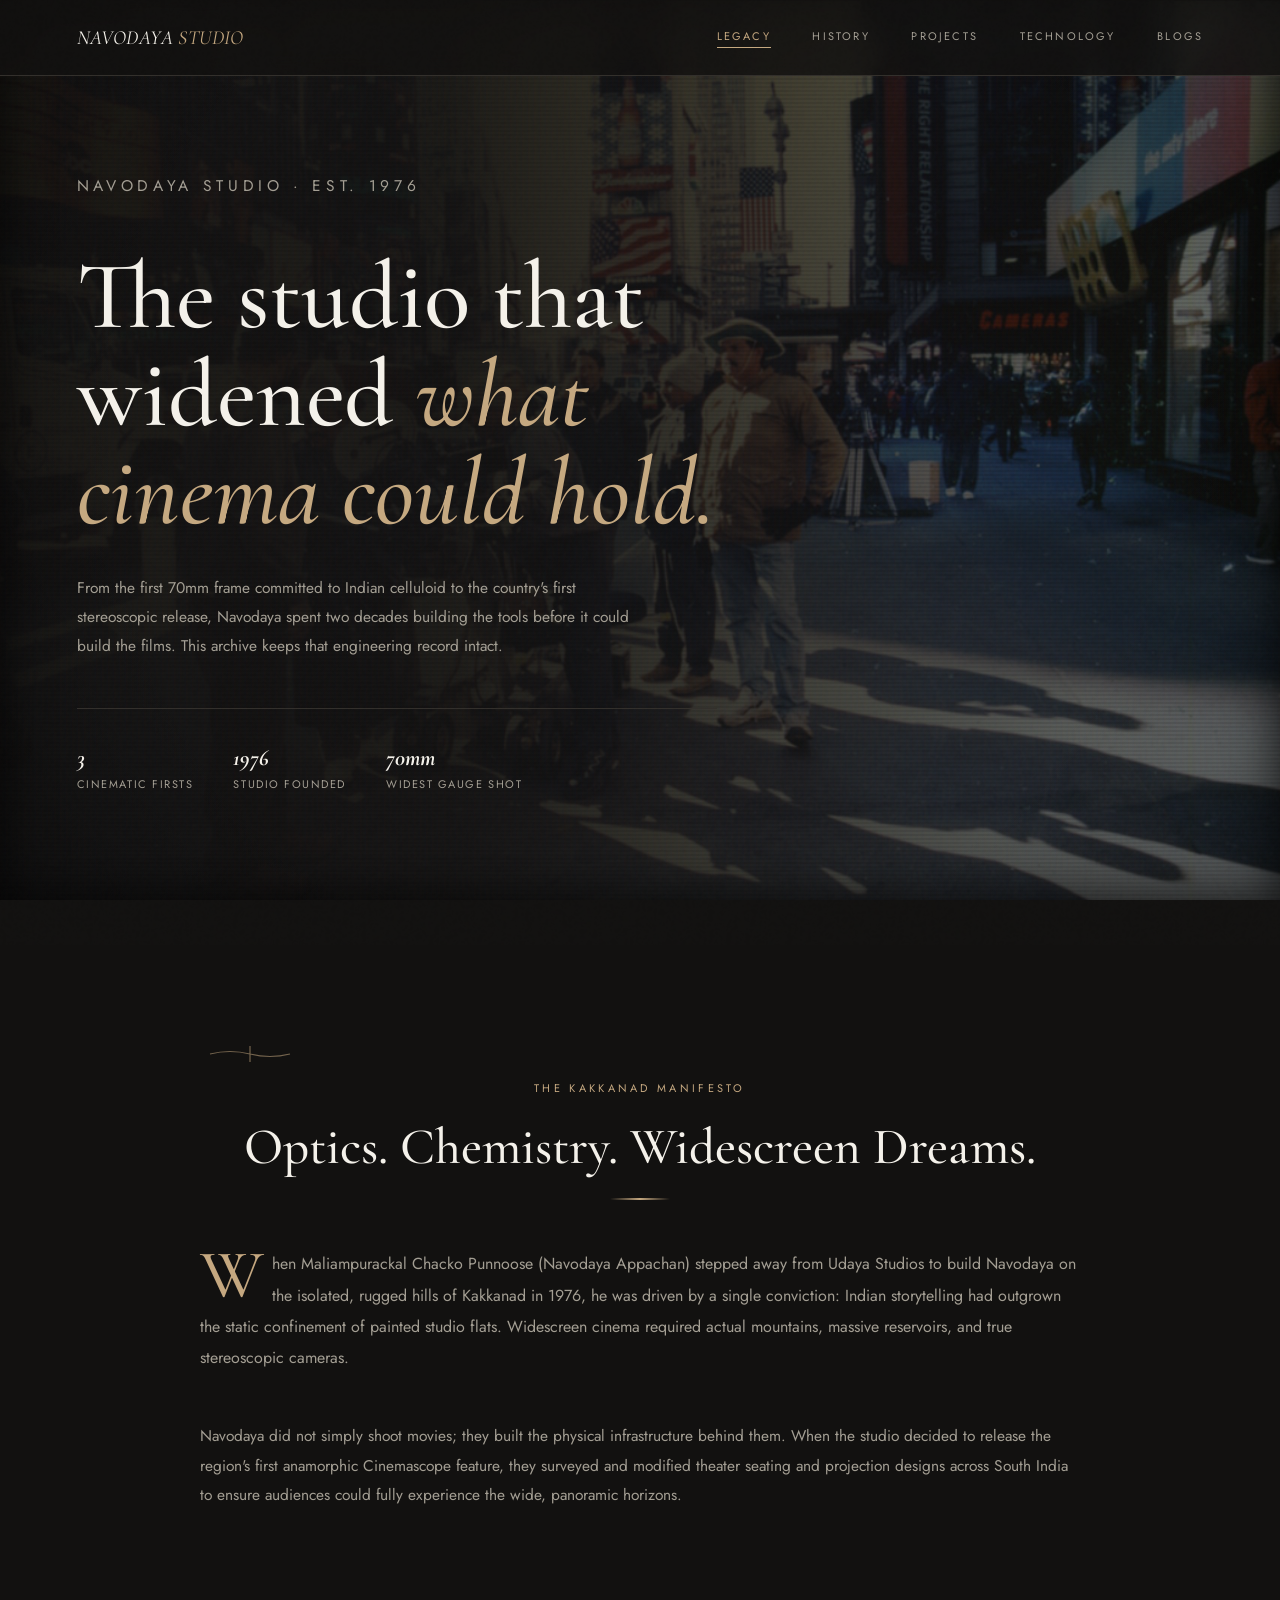
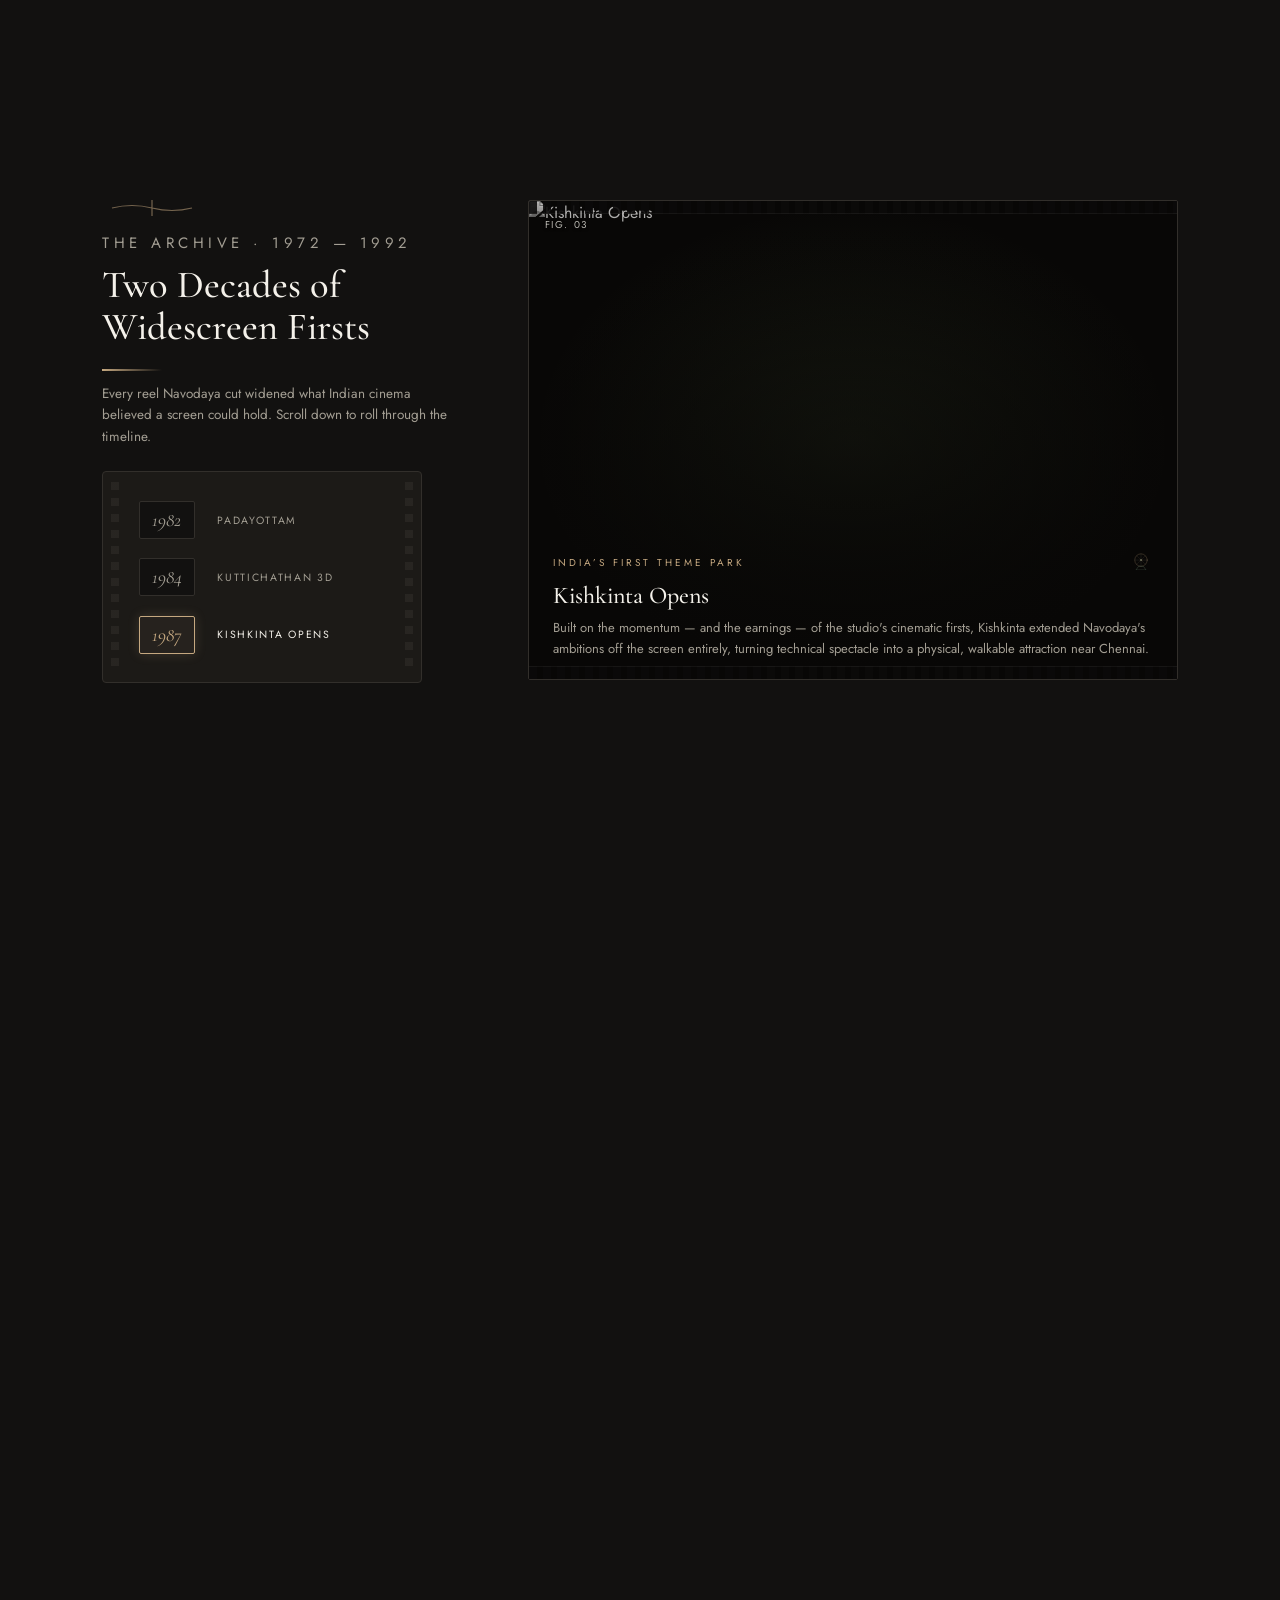
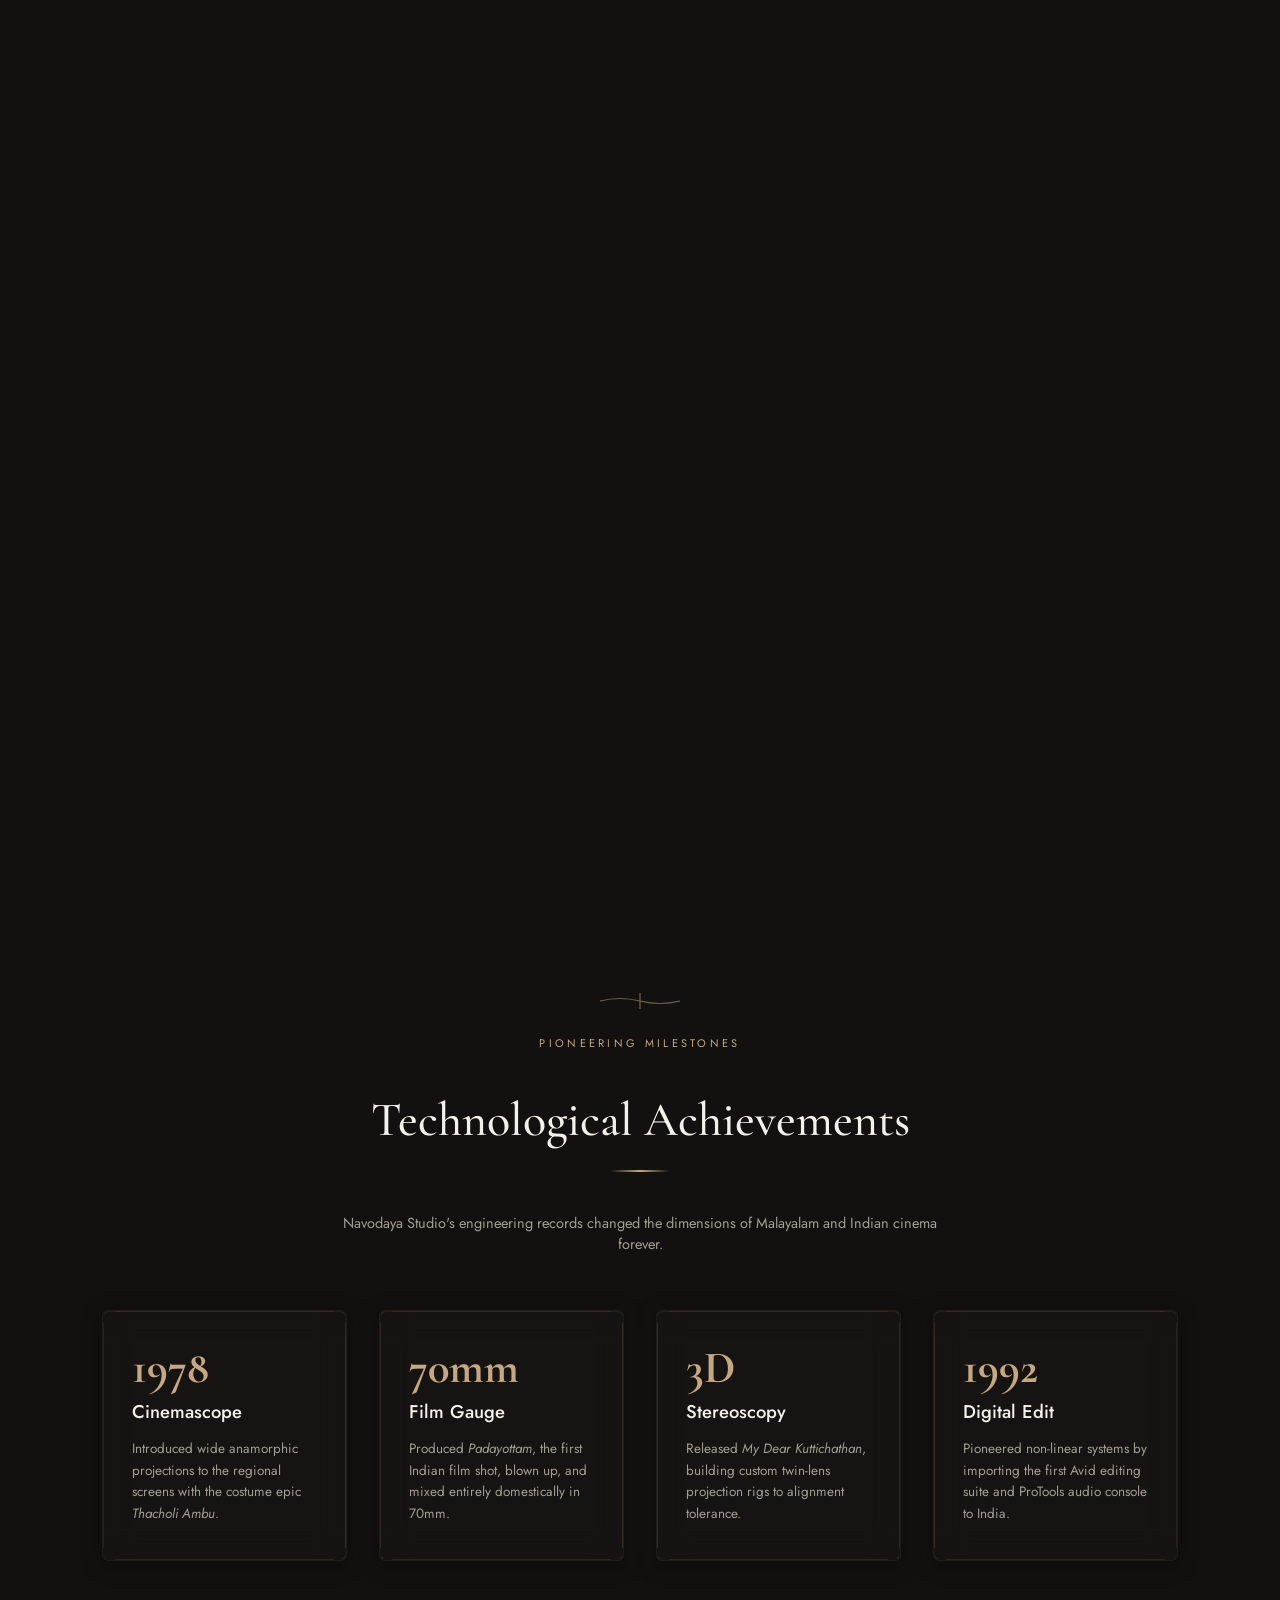
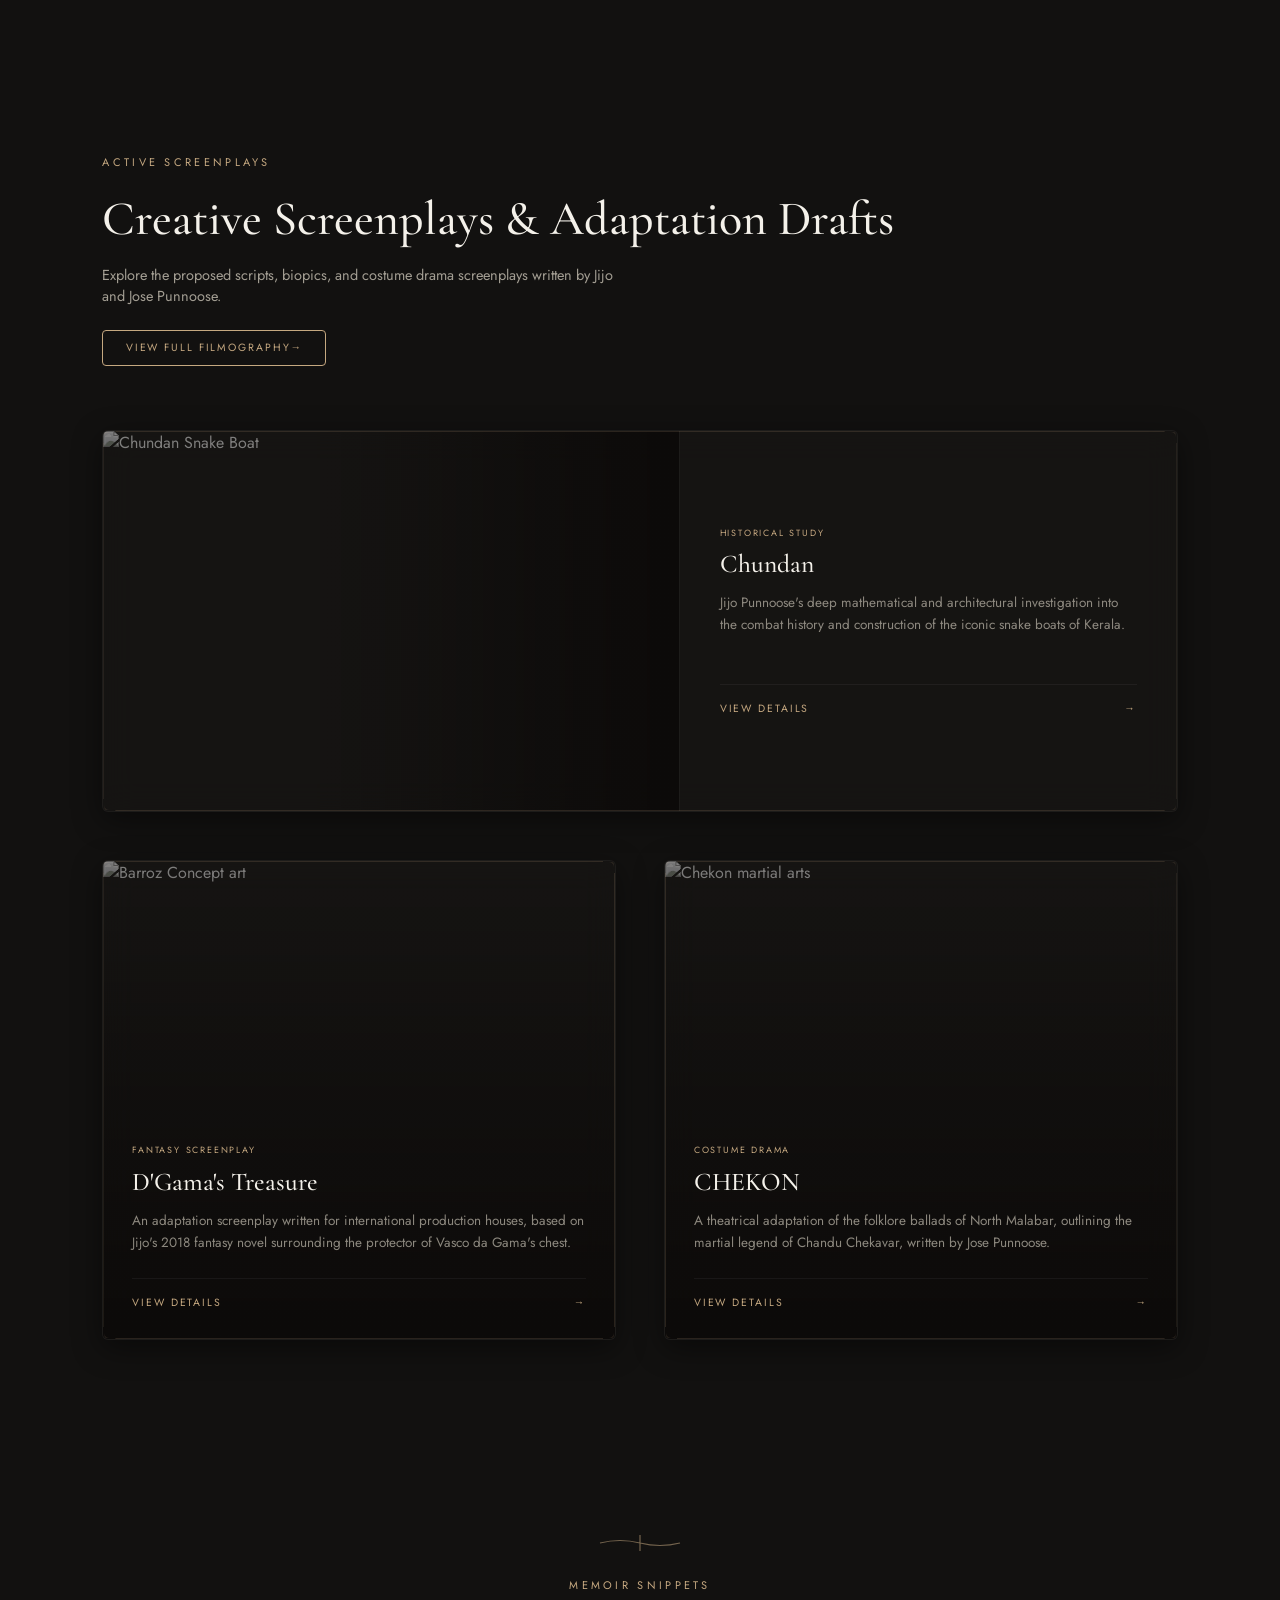
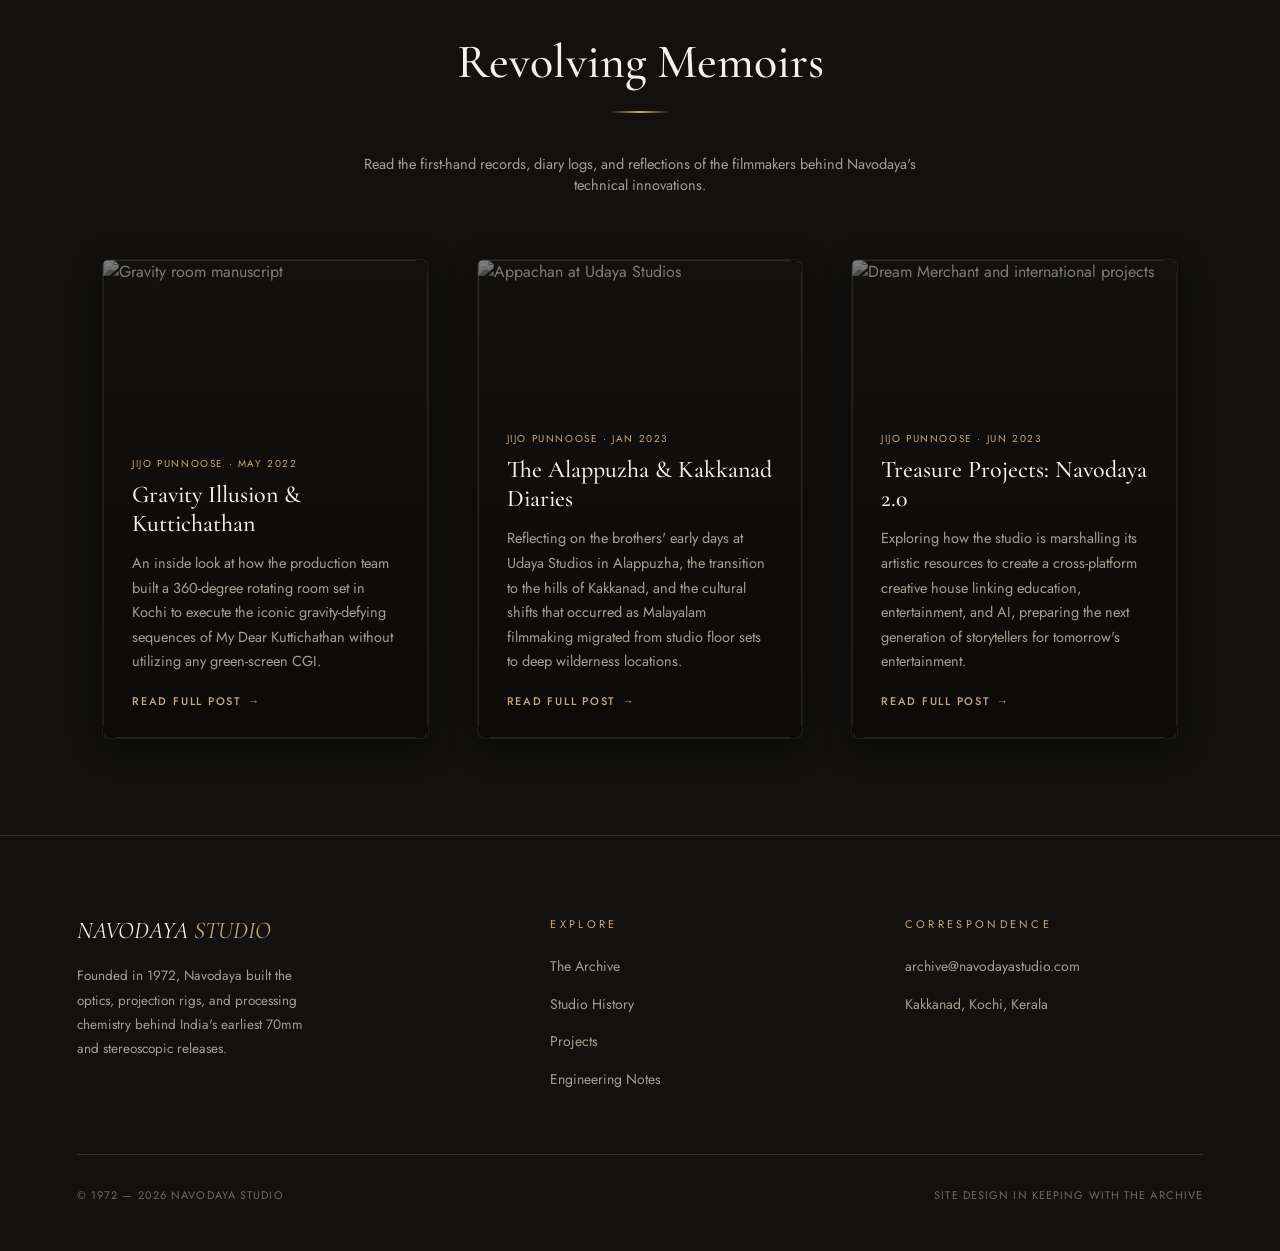
==== commit b131b7f0: "Add historical images and enhance descriptions in the history and technology sections" ====
--- a/index.html
+++ b/index.html
@@ -40,6 +40,11 @@
 <!-- HERO                                                                -->
 <!-- ================================================================== -->
 <header class="hero" id="top">
+  <div class="hero-bg-layer hero-bg-1" aria-hidden="true"></div>
+  <div class="hero-bg-layer hero-bg-2" aria-hidden="true"></div>
+  <div class="crt-scanlines" aria-hidden="true"></div>
+  <div class="crt-bezel" aria-hidden="true"></div>
+  <div class="crt-flicker" aria-hidden="true"></div>
   <div class="reveal">
     <p class="eyebrow">Navodaya Studio · Est. 1976</p>
     <h1>The studio that widened <em>what cinema could hold.</em></h1>
--- a/css/style.css
+++ b/css/style.css
@@ -118,24 +118,70 @@
   color: var(--gold);
 }
 
-/* ===================== HERO ===================== */
-
-.hero {
+/* ===================== HERO ===================== */.hero {
   min-height: 100svh;
   display: flex; flex-direction: column; justify-content: center;
   padding: 8rem 6vw 4rem;
   position: relative; z-index: 2;
-  background: linear-gradient(to bottom, rgba(18,17,16,0.92) 0%, rgba(18,17,16,0.97) 100%),
-              url('https://static.wixstatic.com/media/8a582f_56cf75ba1f444be7aa7bf66563ba3514~mv2.jpg') no-repeat center;
+  overflow: hidden;
+  background: var(--ink);
+}
+.hero > .reveal {
+  position: relative;
+  z-index: 5;
+}
+.hero-bg-layer {
+  position: absolute;
+  inset: 0;
+  width: 100%;
+  height: 100%;
   background-size: cover;
-}
-@media (min-width: 768px) {
-  .hero {
-    background: linear-gradient(to right, rgba(18,17,16,0.95) 35%, rgba(18,17,16,0.65) 100%), 
-                url('https://static.wixstatic.com/media/8a582f_56cf75ba1f444be7aa7bf66563ba3514~mv2.jpg') no-repeat center right;
+  z-index: 1;
+  pointer-events: none;
+}
+.hero-bg-1 {
+  background: linear-gradient(to bottom, rgba(18,17,16,0.92) 0%, rgba(18,17,16,0.98) 100%),
+              url('../images/hero1.png') no-repeat center;
+  background-size: cover;
+}
+.hero-bg-2 {
+  background: linear-gradient(to bottom, rgba(18,17,16,0.92) 0%, rgba(18,17,16,0.98) 100%),
+              url('../images/hero2.png') no-repeat center;
+  background-size: cover;
+  animation: hero-fade 10s ease-in-out infinite alternate;
+}
+@media (min-width: 600px) and (max-width: 1023px) {
+  .hero-bg-1 {
+    background: linear-gradient(to right, rgba(18,17,16,0.95) 45%, rgba(18,17,16,0.7) 100%), 
+                url('../images/hero1.png') no-repeat center right 25%;
     background-size: cover;
   }
-}
+  .hero-bg-2 {
+    background: linear-gradient(to right, rgba(18,17,16,0.95) 45%, rgba(18,17,16,0.7) 100%), 
+                url('../images/hero2.png') no-repeat center right 25%;
+    background-size: cover;
+  }
+}
+@media (min-width: 1024px) {
+  .hero-bg-1 {
+    background: linear-gradient(to right, rgba(18,17,16,0.96) 35%, rgba(18,17,16,0.6) 100%), 
+                url('../images/hero1.png') no-repeat center right;
+    background-size: cover;
+  }
+  .hero-bg-2 {
+    background: linear-gradient(to right, rgba(18,17,16,0.96) 35%, rgba(18,17,16,0.6) 100%), 
+                url('../images/hero2.png') no-repeat center right;
+    background-size: cover;
+  }
+}
+@keyframes hero-fade {
+  0%, 40% { opacity: 0; }
+  60%, 100% { opacity: 1; }
+}
+@media (prefers-reduced-motion: reduce) {
+  .hero-bg-2 { animation: none !important; opacity: 1 !important; }
+}
+
 .hero h1 {
   font-family: var(--serif);
   font-weight: 500;
@@ -1022,3 +1068,48 @@
 @media (prefers-reduced-motion: reduce) {
   .global-grain { animation: none !important; }
 }
+
+.project-card:hover .pioneer-img {
+  filter: grayscale(0%) !important;
+  transform: scale(1.06);
+}
+
+/* ===================== RETRO CRT TV OVERLAYS ===================== */
+.crt-scanlines {
+  position: absolute;
+  inset: 0;
+  pointer-events: none;
+  z-index: 3;
+  background: linear-gradient(rgba(18, 16, 16, 0) 50%, rgba(0, 0, 0, 0.25) 50%),
+              linear-gradient(90deg, rgba(255, 0, 0, 0.04), rgba(0, 255, 0, 0.01), rgba(0, 0, 255, 0.04));
+  background-size: 100% 4px, 6px 100%;
+  opacity: 0.35;
+}
+
+.crt-bezel {
+  position: absolute;
+  inset: 0;
+  pointer-events: none;
+  z-index: 4;
+  box-shadow: inset 0 0 50px rgba(0, 0, 0, 0.85);
+  background: radial-gradient(circle at 50% 50%, transparent 65%, rgba(0, 0, 0, 0.25) 100%);
+}
+
+.crt-flicker {
+  position: absolute;
+  inset: 0;
+  pointer-events: none;
+  z-index: 4;
+  background: rgba(255, 255, 255, 0.008);
+  animation: crt-glow 0.25s infinite;
+}
+
+@keyframes crt-glow {
+  0% { opacity: 0.15; }
+  50% { opacity: 0.75; }
+  100% { opacity: 0.15; }
+}
+
+@media (prefers-reduced-motion: reduce) {
+  .crt-flicker { animation: none !important; }
+}
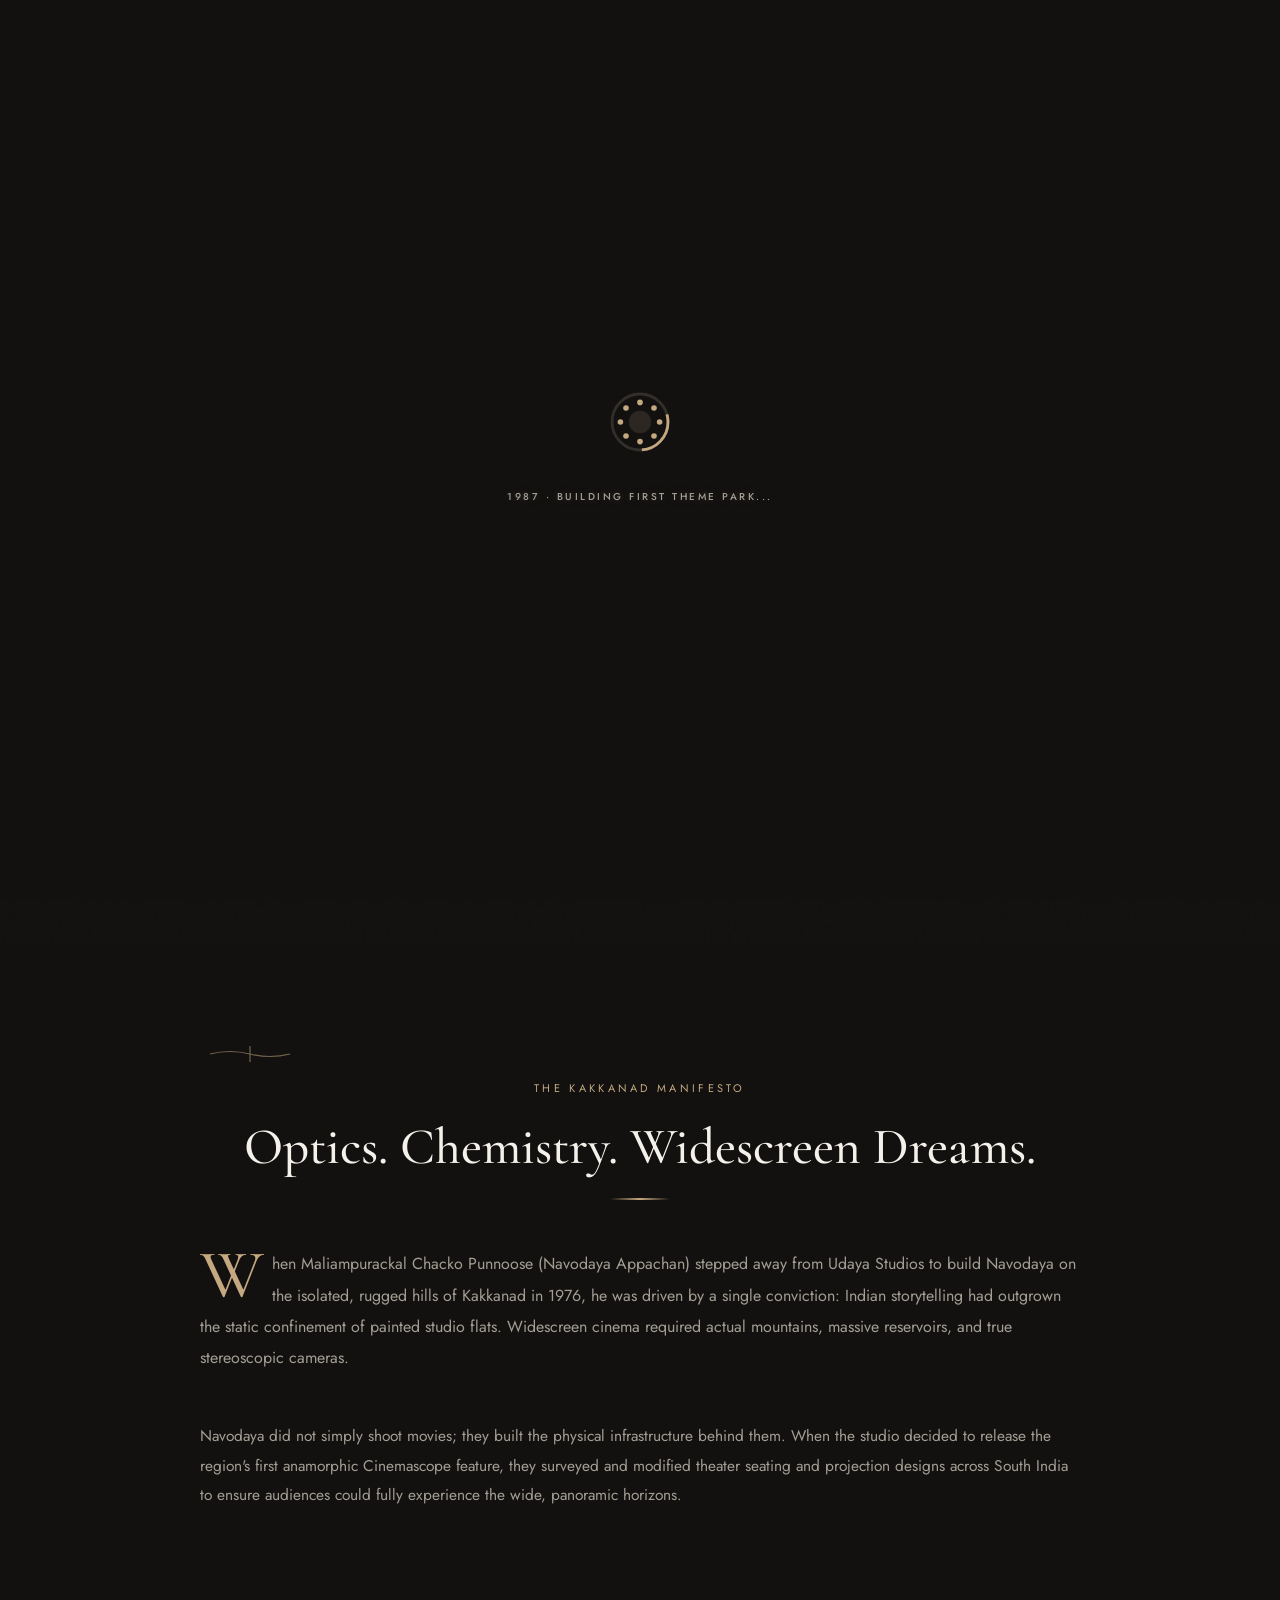
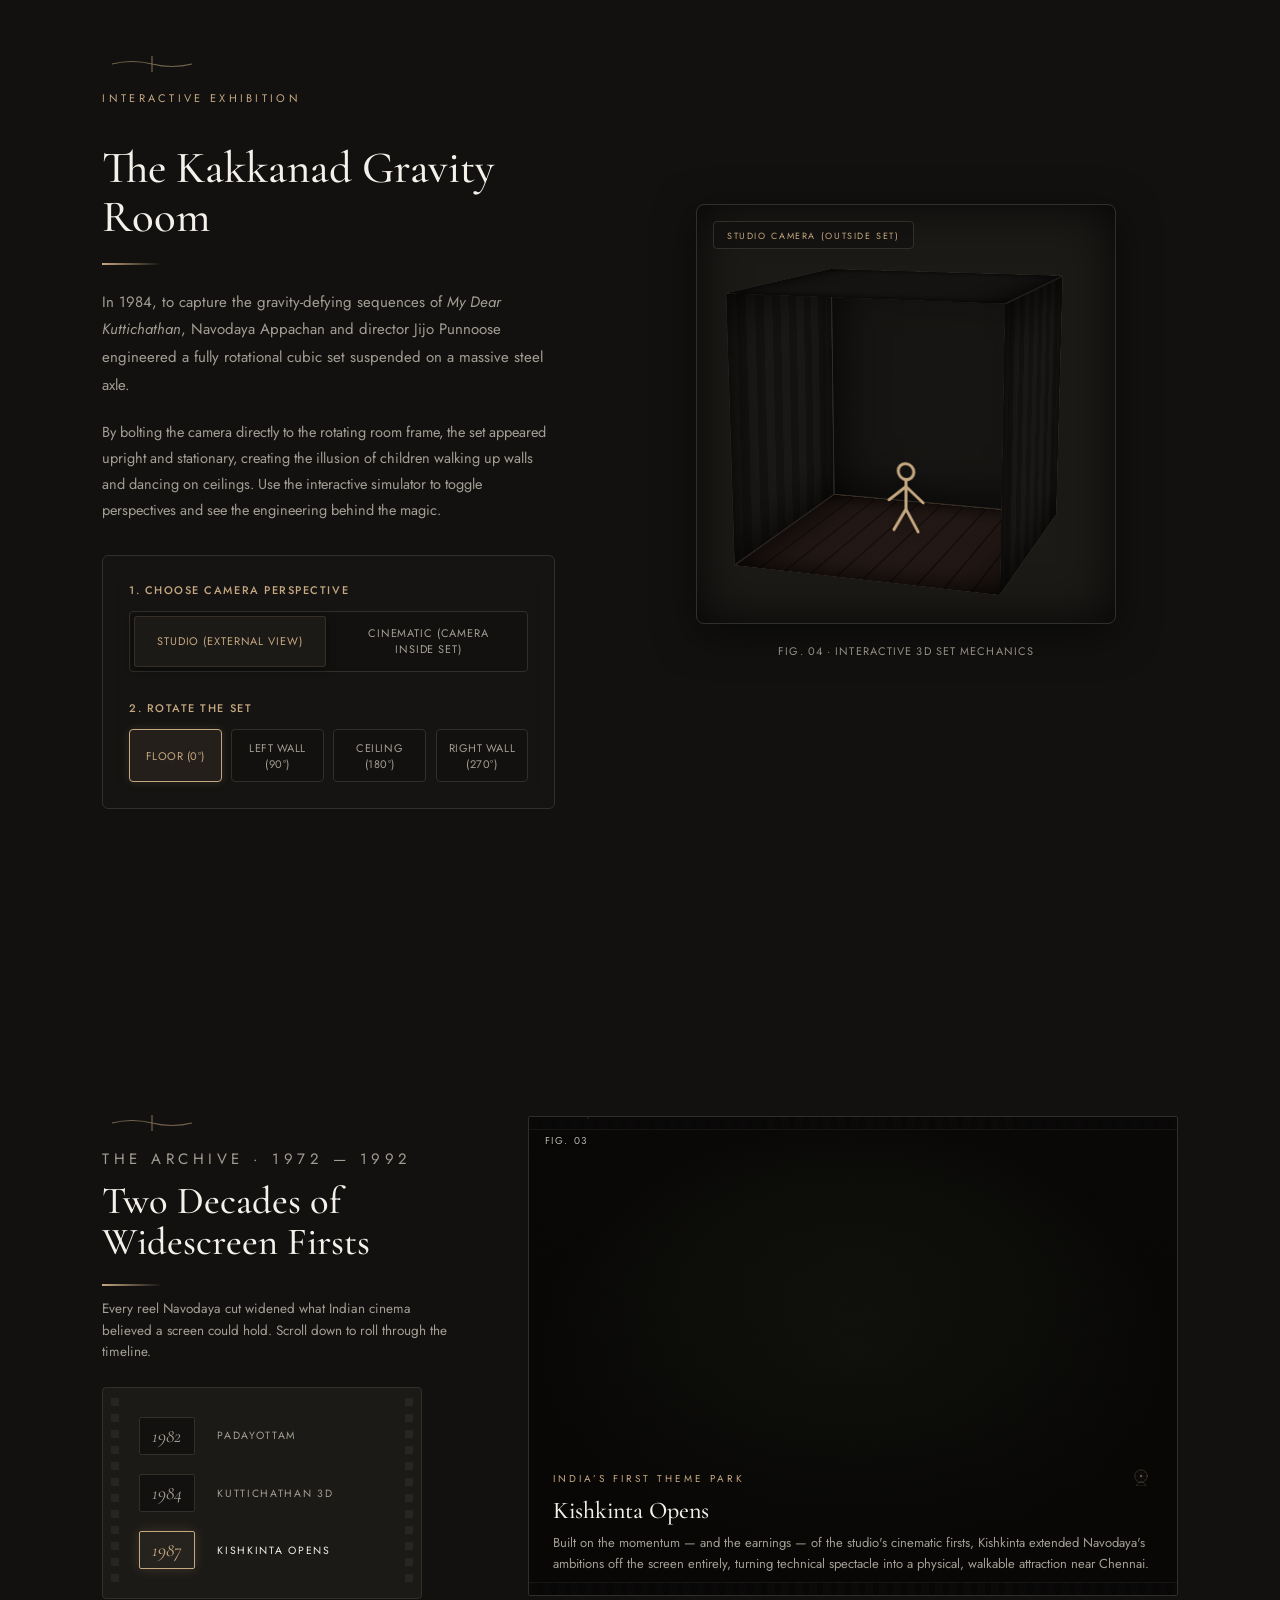
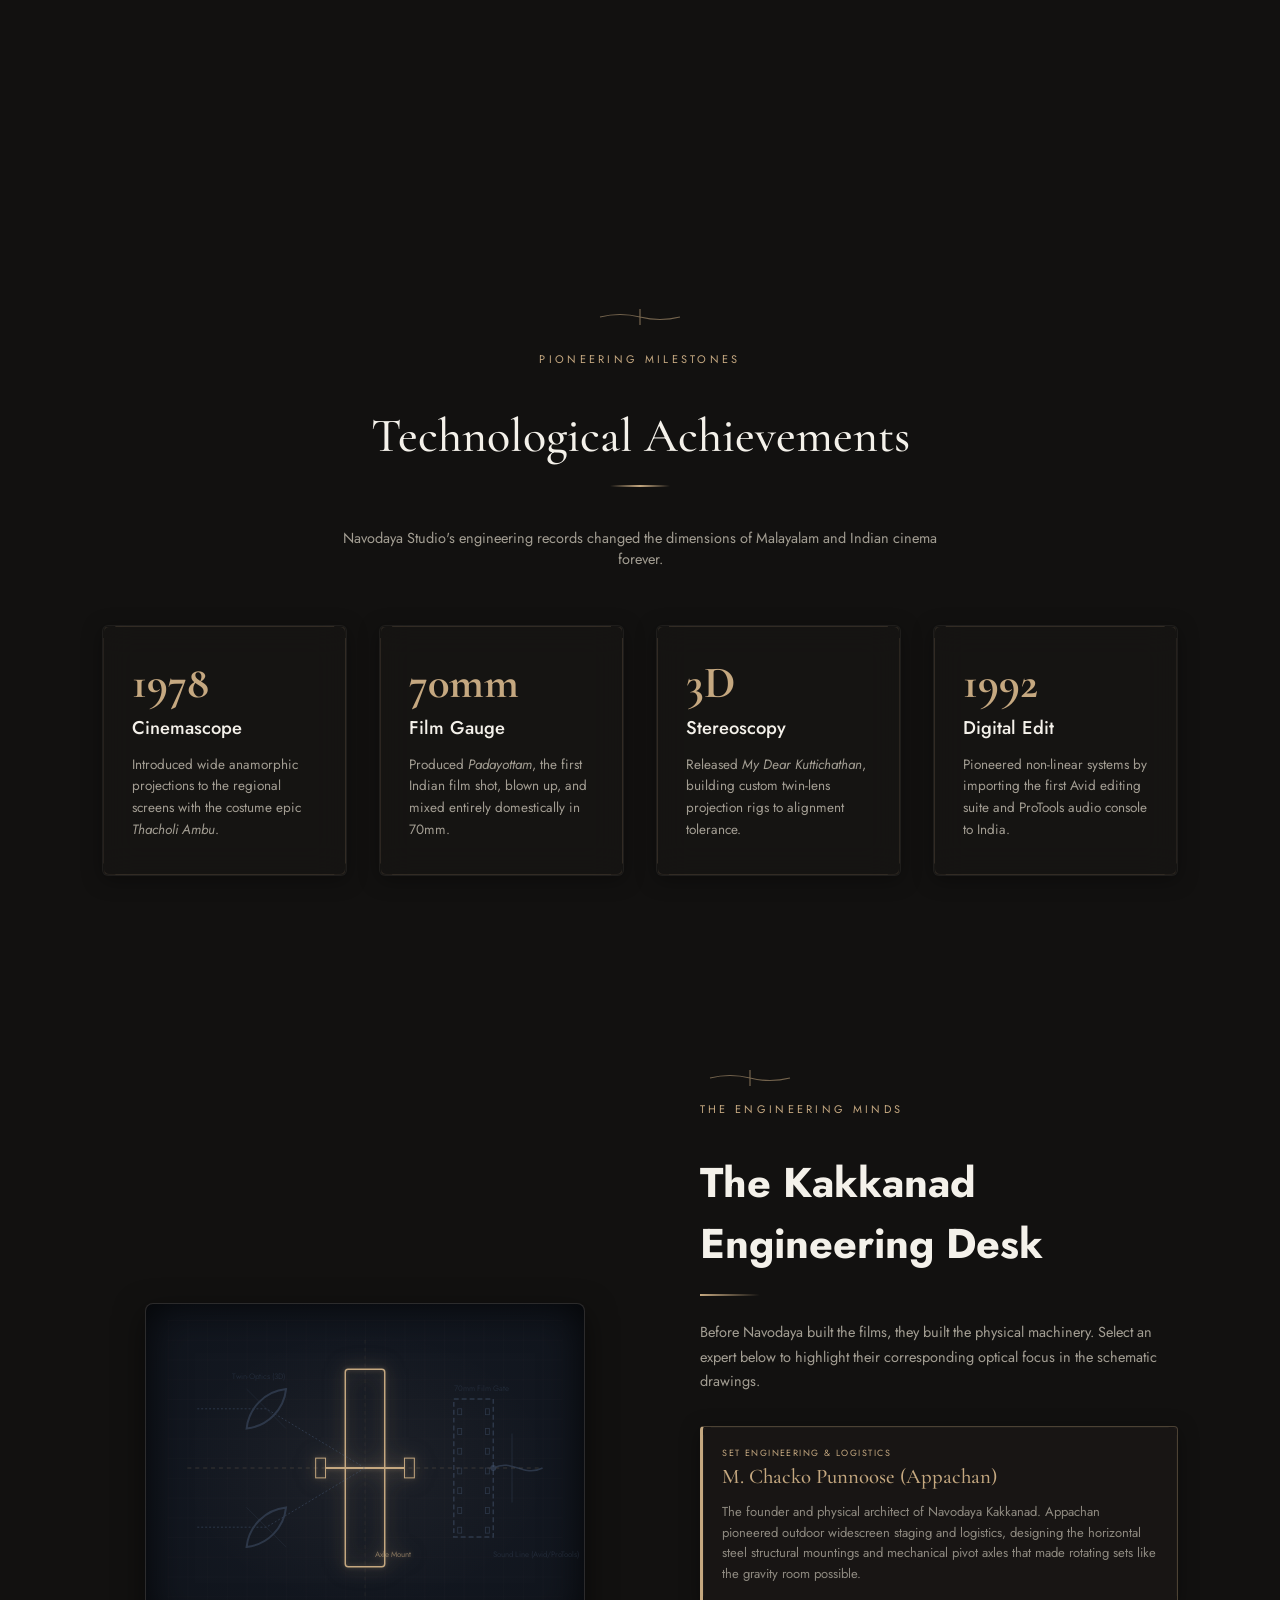
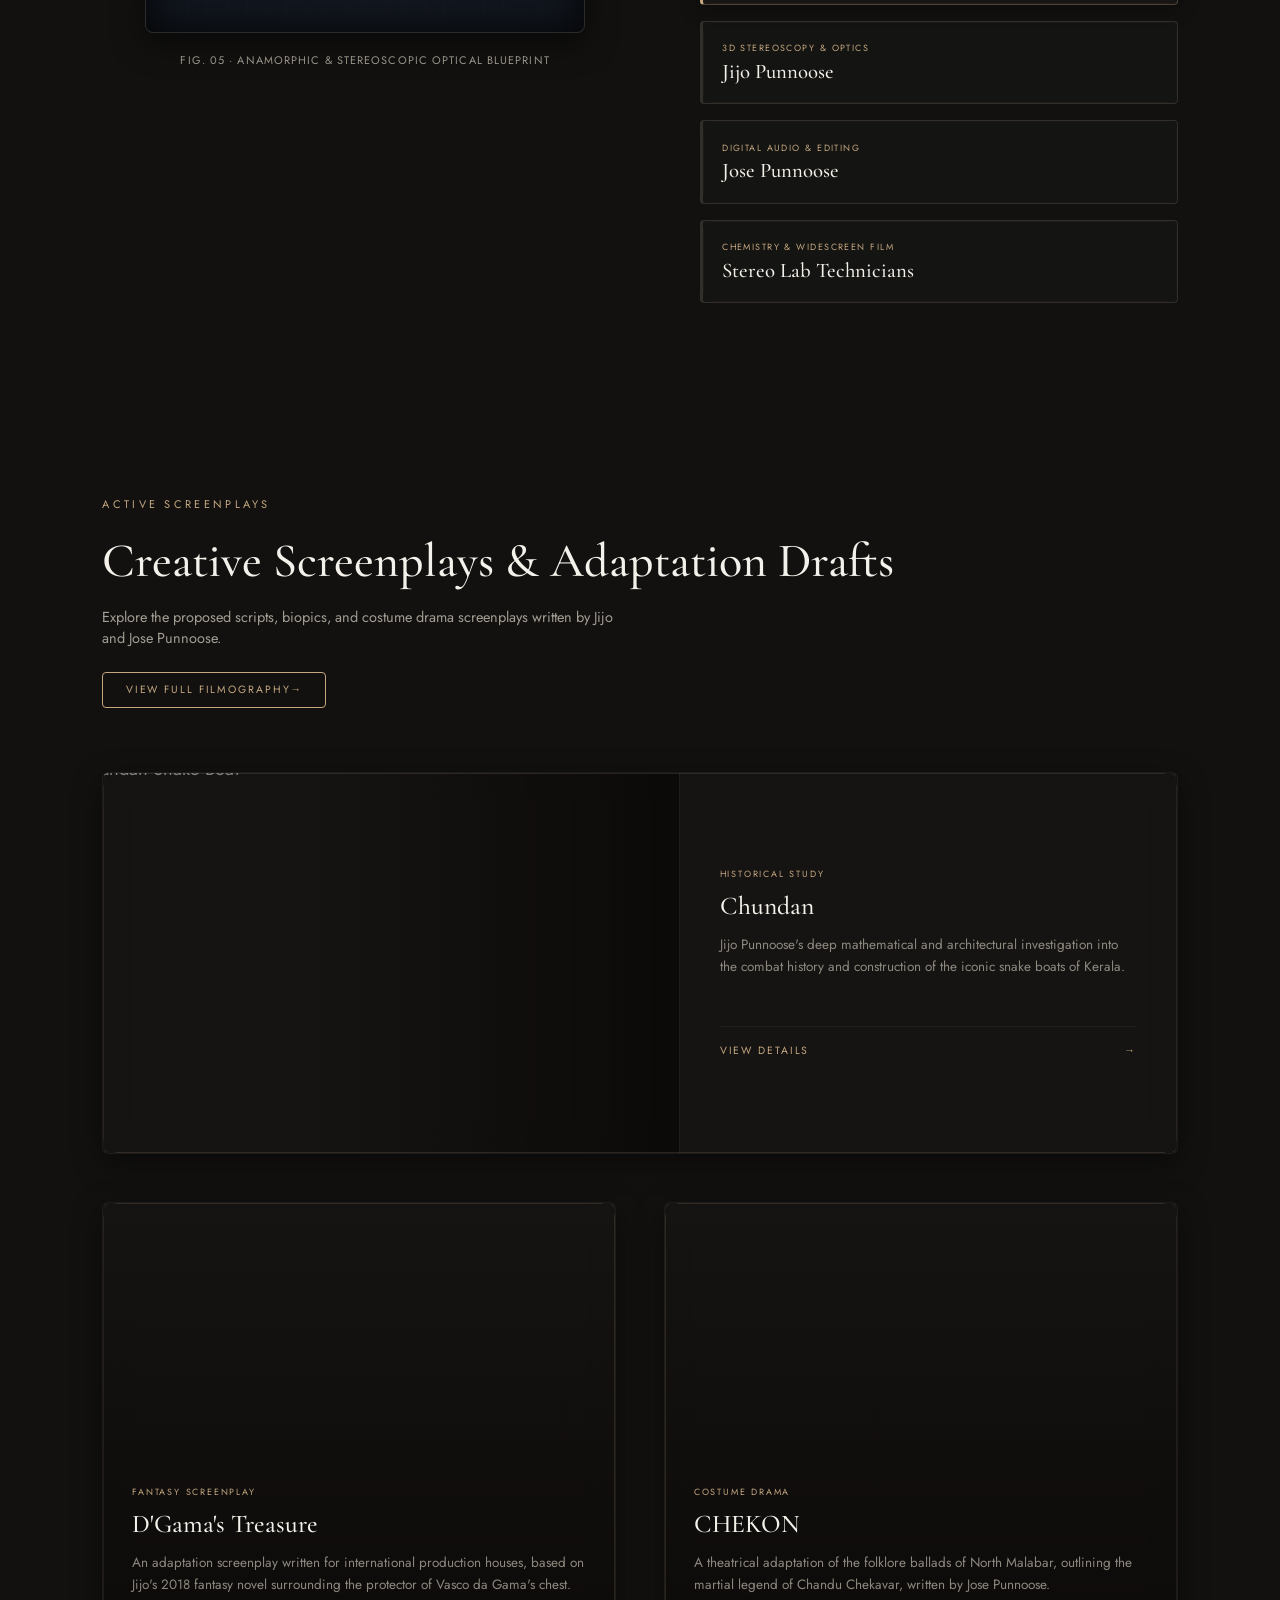
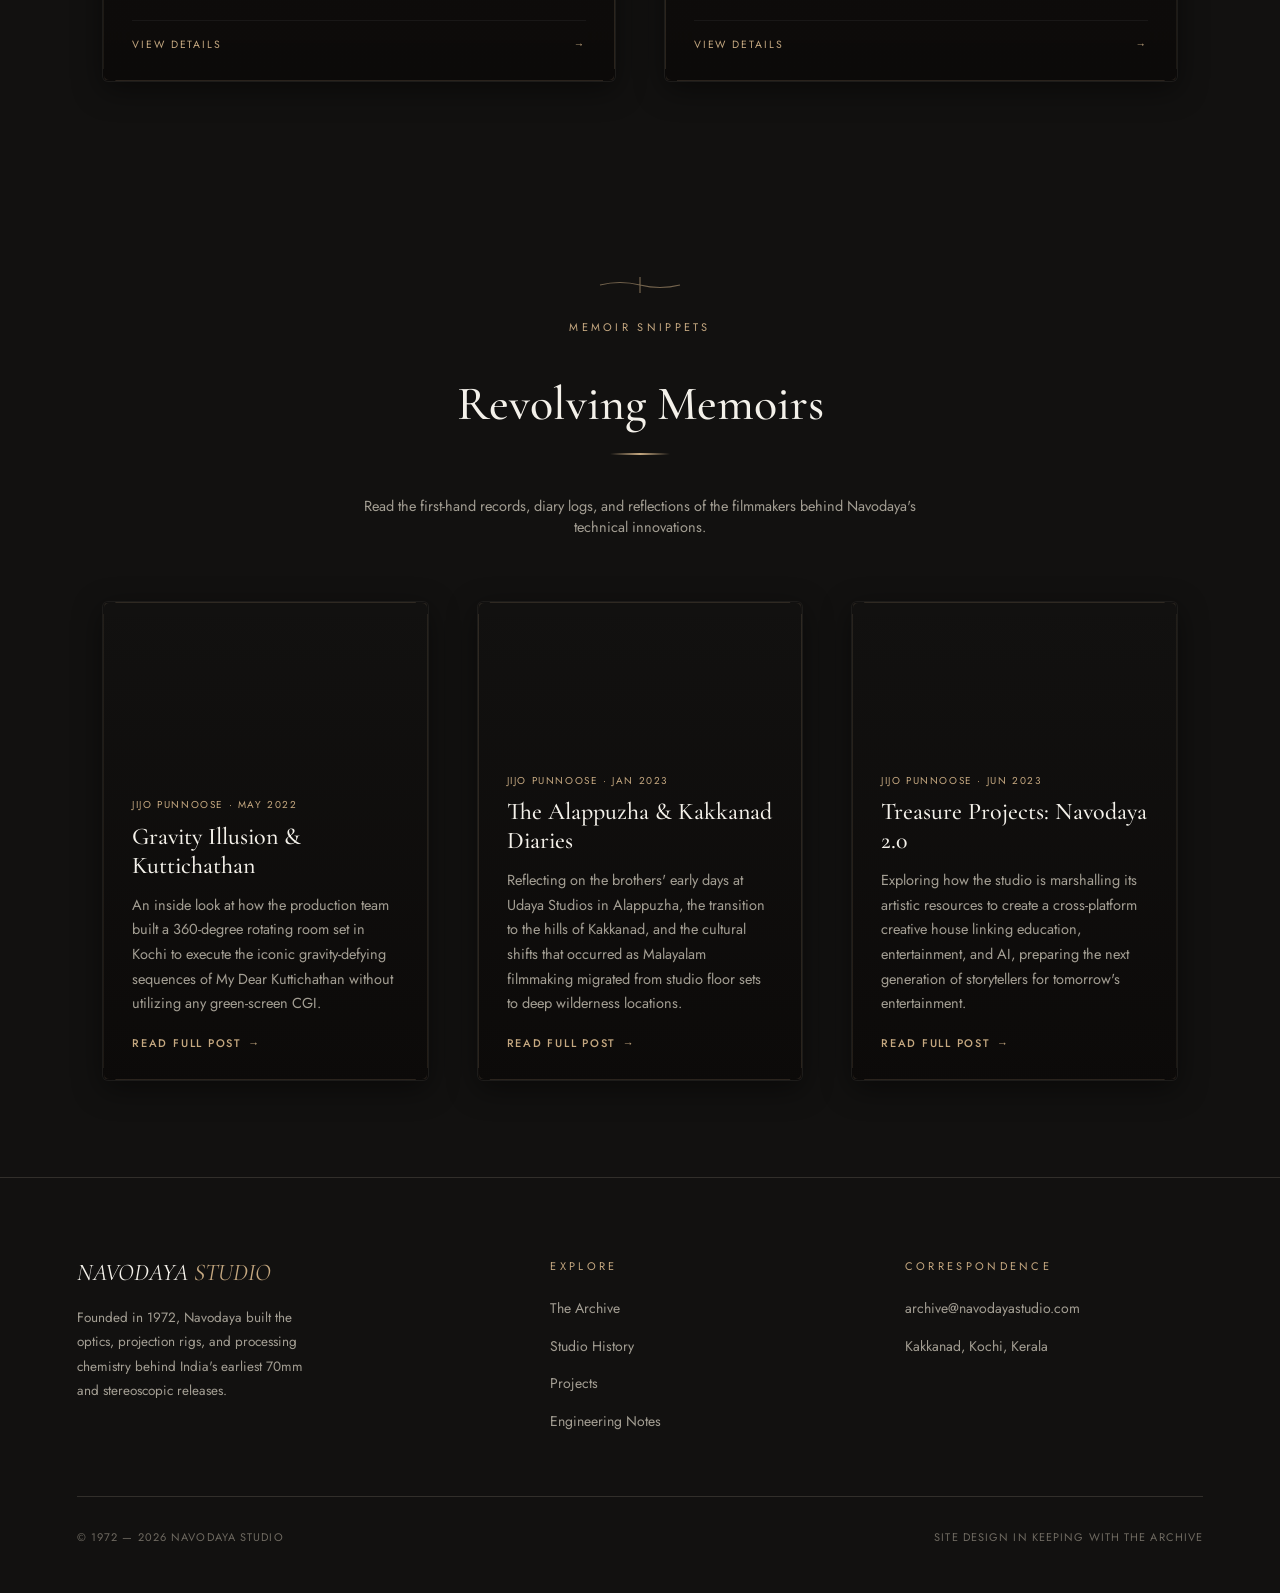
==== commit fd2c3906: "feat: add site loader component and global stylesheet with site structure elements" ====
--- a/index.html
+++ b/index.html
@@ -9,6 +9,30 @@
 <link rel="stylesheet" href="css/style.css" />
 </head>
 <body>
+
+<!-- ================================================================== -->
+<!-- SITE LOADER                                                        -->
+<!-- ================================================================== -->
+<div class="site-loader" id="siteLoader">
+  <div class="loader-content">
+    <div class="reel-spinner">
+      <svg viewBox="0 0 100 100">
+        <circle cx="50" cy="50" r="40" stroke="var(--hairline)" stroke-width="4" fill="none" />
+        <circle cx="50" cy="50" r="40" stroke="var(--gold)" stroke-width="4" fill="none" stroke-dasharray="60 180" class="spinner-ring" />
+        <circle cx="50" cy="50" r="16" fill="var(--gold)" opacity="0.15" />
+        <circle cx="50" cy="22" r="4" fill="var(--gold)" />
+        <circle cx="50" cy="78" r="4" fill="var(--gold)" />
+        <circle cx="22" cy="50" r="4" fill="var(--gold)" />
+        <circle cx="78" cy="50" r="4" fill="var(--gold)" />
+        <circle cx="30" cy="30" r="4" fill="var(--gold)" />
+        <circle cx="70" cy="70" r="4" fill="var(--gold)" />
+        <circle cx="30" cy="70" r="4" fill="var(--gold)" />
+        <circle cx="70" cy="30" r="4" fill="var(--gold)" />
+      </svg>
+    </div>
+    <div class="loader-ticker" id="loaderTicker">Initializing Archive...</div>
+  </div>
+</div>
 
 <div class="beam-sweep" aria-hidden="true"></div>
 
@@ -83,6 +107,75 @@
         Navodaya did not simply shoot movies; they built the physical infrastructure behind them. When the studio decided to release the region's first anamorphic Cinemascope feature, they surveyed and modified theater seating and projection designs across South India to ensure audiences could fully experience the wide, panoramic horizons.
       </p>
     </div>
+  </div>
+</section>
+
+<div class="divider"></div>
+
+<!-- ================================================================== -->
+<!-- SECTION 1B — THE KAKKANAD GRAVITY ROOM EXHIBITION                  -->
+<!-- ================================================================== -->
+<section class="section" id="gravity-exhibition" style="padding-top: 5rem; padding-bottom: 5rem;">
+  <div style="max-width: 1080px; margin: 0 auto;">
+    
+    <div style="display: grid; grid-template-columns: 1fr; gap: 4rem; align-items: center;" class="gravity-layout">
+      <!-- Left Column: Editorial explanation -->
+      <div class="reveal">
+        <svg viewBox="0 0 100 20" class="traditional-accent" style="margin: 0 0 1rem 0;">
+          <path d="M10 10 Q30 5 50 10 T90 10 Q70 15 50 10 T10 10 M50 2 L50 18" stroke="currentColor" stroke-width="1.2" fill="none" />
+        </svg>
+        <p class="eyebrow" style="text-align: left; margin-bottom: 12px;">Interactive Exhibition</p>
+        <h2 class="heading-traditional" style="font-family: var(--serif); font-size: clamp(2rem, 4.5vw, 2.8rem); font-weight: 500; margin-bottom: 1.5rem; line-height: 1.1;">The Kakkanad Gravity Room</h2>
+        <p style="font-size: 15px; line-height: 1.85; color: var(--silver); margin-bottom: 1.2rem;">
+          In 1984, to capture the gravity-defying sequences of <em>My Dear Kuttichathan</em>, Navodaya Appachan and director Jijo Punnoose engineered a fully rotational cubic set suspended on a massive steel axle. 
+        </p>
+        <p style="font-size: 14.5px; line-height: 1.8; color: var(--silver); margin-bottom: 2rem;">
+          By bolting the camera directly to the rotating room frame, the set appeared upright and stationary, creating the illusion of children walking up walls and dancing on ceilings. Use the interactive simulator to toggle perspectives and see the engineering behind the magic.
+        </p>
+        
+        <!-- Controls panel -->
+        <div class="gravity-controls">
+          <div class="control-group">
+            <span class="control-label">1. Choose Camera Perspective</span>
+            <div class="toggle-switch-wrapper">
+              <button class="toggle-btn active" id="btnStudioCam" data-mode="studio">Studio (External View)</button>
+              <button class="toggle-btn" id="btnCinematicCam" data-mode="cinematic">Cinematic (Camera Inside Set)</button>
+            </div>
+          </div>
+          
+          <div class="control-group" style="margin-top: 1.8rem;">
+            <span class="control-label">2. Rotate the Set</span>
+            <div class="rotation-btns">
+              <button class="rot-btn active" data-angle="0">Floor (0°)</button>
+              <button class="rot-btn" data-angle="90">Left Wall (90°)</button>
+              <button class="rot-btn" data-angle="180">Ceiling (180°)</button>
+              <button class="rot-btn" data-angle="270">Right Wall (270°)</button>
+            </div>
+          </div>
+        </div>
+      </div>
+
+      <!-- Right Column: The 3D Room Viewer -->
+      <div class="reveal reveal-delay-2" style="display: flex; flex-direction: column; align-items: center; justify-content: center; position: relative;">
+        <div class="gravity-view-panel">
+          <div class="gravity-view-indicator" id="gravityIndicator">Studio Camera Locked</div>
+          <div class="gravity-room-cube" id="gravityRoom">
+            <!-- 3D Cube Faces -->
+            <div class="room-face back"></div>
+            <div class="room-face left"></div>
+            <div class="room-face right"></div>
+            <div class="room-face top"></div>
+            <div class="room-face bottom"></div>
+            <!-- Character sprite -->
+            <div class="gravity-character" id="gravityChar"></div>
+          </div>
+        </div>
+        <p class="fig-caption" style="text-align: center; margin-top: 1.2rem; font-size: 11px; letter-spacing: 0.1em; color: var(--silver); text-transform: uppercase;">
+          Fig. 04 · Interactive 3D Set Mechanics
+        </p>
+      </div>
+    </div>
+
   </div>
 </section>
 
@@ -202,6 +295,156 @@
         <p>Pioneered non-linear systems by importing the first Avid editing suite and ProTools audio console to India.</p>
       </div>
 
+    </div>
+  </div>
+</section>
+
+<!-- ================================================================== -->
+<!-- SECTION 3B — THE KAKKANAD ENGINEERING DESK                         -->
+<!-- ================================================================== -->
+<section class="section" id="engineering-desk" style="padding-top: 6rem; padding-bottom: 6rem;">
+  <div style="max-width: 1100px; margin: 0 auto;">
+    
+    <div class="blueprint-layout" style="display: grid; grid-template-columns: 1fr; gap: 4rem; align-items: center;">
+      
+      <!-- Left Column: Interactive SVG Optical Blueprint -->
+      <div class="reveal" style="display: flex; flex-direction: column; align-items: center;">
+        <div class="blueprint-frame">
+          <div class="blueprint-glow"></div>
+          <svg viewBox="0 0 400 300" class="lens-schematic" id="blueprintSvg">
+            <!-- Blueprint grid lines -->
+            <defs>
+              <pattern id="grid" width="20" height="20" patternUnits="userSpaceOnUse">
+                <path d="M 20 0 L 0 0 0 20" fill="none" stroke="rgba(197, 168, 128, 0.05)" stroke-width="0.5" />
+              </pattern>
+            </defs>
+            <rect width="100%" height="100%" fill="url(#grid)" />
+            
+            <!-- Axis lines -->
+            <line x1="20" y1="150" x2="380" y2="150" stroke="rgba(197, 168, 128, 0.2)" stroke-width="1" stroke-dasharray="4 4" />
+            <line x1="200" y1="20" x2="200" y2="280" stroke="rgba(197, 168, 128, 0.15)" stroke-width="0.5" stroke-dasharray="4 4" />
+            
+            <!-- Component 1: Axle Mount / Chassis (Appachan) -->
+            <g id="part-chassis" class="blueprint-group">
+              <rect x="180" y="50" width="40" height="200" rx="3" fill="none" stroke="currentColor" stroke-width="1.5" />
+              <line x1="160" y1="150" x2="240" y2="150" stroke="currentColor" stroke-width="2" />
+              <rect x="150" y="140" width="10" height="20" fill="none" stroke="currentColor" stroke-width="1" />
+              <rect x="240" y="140" width="10" height="20" fill="none" stroke="currentColor" stroke-width="1" />
+              <text x="210" y="240" font-size="8" fill="currentColor" opacity="0.6">Axle Mount</text>
+            </g>
+            
+            <!-- Component 2: Twin Anamorphic Lenses (Jijo) -->
+            <g id="part-lenses" class="blueprint-group">
+              <!-- Top Lens -->
+              <path d="M 80 110 A 45 45 0 0 1 120 70 A 45 45 0 0 1 80 110 Z" fill="none" stroke="currentColor" stroke-width="2" />
+              <line x1="80" y1="70" x2="120" y2="110" stroke="currentColor" stroke-width="0.8" opacity="0.5" />
+              <!-- Bottom Lens -->
+              <path d="M 80 230 A 45 45 0 0 1 120 190 A 45 45 0 0 1 80 230 Z" fill="none" stroke="currentColor" stroke-width="2" />
+              <line x1="80" y1="190" x2="120" y2="230" stroke="currentColor" stroke-width="0.8" opacity="0.5" />
+              <!-- Convergence light ray paths -->
+              <path d="M 30 90 L 100 90 L 200 150 M 30 210 L 100 210 L 200 150" fill="none" stroke="currentColor" stroke-width="1" stroke-dasharray="2 2" class="light-ray" />
+              <text x="65" y="60" font-size="8" fill="currentColor" opacity="0.6">Twin-Optics (3D)</text>
+            </g>
+            
+            <!-- Component 3: Film Strip Chemistry Gate (Lab Technicians) -->
+            <g id="part-chemistry" class="blueprint-group">
+              <rect x="290" y="80" width="40" height="140" fill="none" stroke="currentColor" stroke-width="1.5" stroke-dasharray="5 3" />
+              <!-- Sprocket holes -->
+              <rect x="294" y="90" width="4" height="6" fill="none" stroke="currentColor" stroke-width="0.8" />
+              <rect x="294" y="110" width="4" height="6" fill="none" stroke="currentColor" stroke-width="0.8" />
+              <rect x="294" y="130" width="4" height="6" fill="none" stroke="currentColor" stroke-width="0.8" />
+              <rect x="294" y="150" width="4" height="6" fill="none" stroke="currentColor" stroke-width="0.8" />
+              <rect x="294" y="170" width="4" height="6" fill="none" stroke="currentColor" stroke-width="0.8" />
+              <rect x="294" y="190" width="4" height="6" fill="none" stroke="currentColor" stroke-width="0.8" />
+              <rect x="294" y="210" width="4" height="6" fill="none" stroke="currentColor" stroke-width="0.8" />
+              
+              <rect x="322" y="90" width="4" height="6" fill="none" stroke="currentColor" stroke-width="0.8" />
+              <rect x="322" y="110" width="4" height="6" fill="none" stroke="currentColor" stroke-width="0.8" />
+              <rect x="322" y="130" width="4" height="6" fill="none" stroke="currentColor" stroke-width="0.8" />
+              <rect x="322" y="150" width="4" height="6" fill="none" stroke="currentColor" stroke-width="0.8" />
+              <rect x="322" y="170" width="4" height="6" fill="none" stroke="currentColor" stroke-width="0.8" />
+              <rect x="322" y="190" width="4" height="6" fill="none" stroke="currentColor" stroke-width="0.8" />
+              <rect x="322" y="210" width="4" height="6" fill="none" stroke="currentColor" stroke-width="0.8" />
+              
+              <text x="290" y="72" font-size="8" fill="currentColor" opacity="0.6">70mm Film Gate</text>
+            </g>
+            
+            <!-- Component 4: Digital Sound / Console Gate (Jose) -->
+            <g id="part-digital" class="blueprint-group">
+              <path d="M 330 150 C 350 140, 360 160, 380 150" fill="none" stroke="currentColor" stroke-width="1.5" class="sound-wave" />
+              <circle cx="330" cy="150" r="3" fill="currentColor" />
+              <rect x="348" y="115" width="2" height="70" fill="currentColor" opacity="0.3" />
+              <text x="330" y="240" font-size="8" fill="currentColor" opacity="0.6">Sound Line (Avid/ProTools)</text>
+            </g>
+          </svg>
+        </div>
+        <p class="fig-caption" style="text-align: center; margin-top: 1.2rem; font-size: 11px; letter-spacing: 0.1em; color: var(--silver); text-transform: uppercase;">
+          Fig. 05 · Anamorphic & Stereoscopic Optical Blueprint
+        </p>
+      </div>
+
+      <!-- Right Column: Interactive Profiles Accordion -->
+      <div class="reveal">
+        <div class="blueprint-head">
+          <svg viewBox="0 0 100 20" class="traditional-accent" style="margin: 0 0 0.8rem 0;">
+            <path d="M10 10 Q30 5 50 10 T90 10 Q70 15 50 10 T10 10 M50 2 L50 18" stroke="currentColor" stroke-width="1.2" fill="none" />
+          </svg>
+          <p class="eyebrow" style="margin-bottom: 8px;">The Engineering Minds</p>
+          <h2 class="heading-traditional" style="font-size: clamp(2rem, 5vw, 2.6rem); margin-bottom: 1.5rem;">The Kakkanad Engineering Desk</h2>
+          <p style="font-size: 14.5px; line-height: 1.7; color: var(--silver); margin-bottom: 2rem;">
+            Before Navodaya built the films, they built the physical machinery. Select an expert below to highlight their corresponding optical focus in the schematic drawings.
+          </p>
+        </div>
+
+        <div class="expert-accordion">
+          
+          <!-- Card 1: Appachan -->
+          <div class="expert-card is-active" data-part="chassis">
+            <div class="expert-header">
+              <span class="expert-tag">Set Engineering & Logistics</span>
+              <h3 class="expert-name">M. Chacko Punnoose (Appachan)</h3>
+            </div>
+            <div class="expert-body">
+              <p>The founder and physical architect of Navodaya Kakkanad. Appachan pioneered outdoor widescreen staging and logistics, designing the horizontal steel structural mountings and mechanical pivot axles that made rotating sets like the gravity room possible.</p>
+            </div>
+          </div>
+          
+          <!-- Card 2: Jijo -->
+          <div class="expert-card" data-part="lenses">
+            <div class="expert-header">
+              <span class="expert-tag">3D Stereoscopy & Optics</span>
+              <h3 class="expert-name">Jijo Punnoose</h3>
+            </div>
+            <div class="expert-body">
+              <p>Lead visual researcher who brought twin-lens 3D stereoscopy to India. Jijo designed the dual-camera optical alignment paths for shooting fantasy films and calculated projection geometry constraints to align dual projection lenses in local theaters.</p>
+            </div>
+          </div>
+          
+          <!-- Card 3: Jose -->
+          <div class="expert-card" data-part="digital">
+            <div class="expert-header">
+              <span class="expert-tag">Digital Audio & Editing</span>
+              <h3 class="expert-name">Jose Punnoose</h3>
+            </div>
+            <div class="expert-body">
+              <p>Technological modernizer who led the digital audio initiative in 1992. Jose spearheaded the installation of India's earliest non-linear editing platform (Avid Media Composer) and digital multi-track audio console (ProTools), replacing manual tape-splicing gates.</p>
+            </div>
+          </div>
+          
+          <!-- Card 4: Technicians -->
+          <div class="expert-card" data-part="chemistry">
+            <div class="expert-header">
+              <span class="expert-tag">Chemistry & Widescreen Film</span>
+              <h3 class="expert-name">Stereo Lab Technicians</h3>
+            </div>
+            <div class="expert-body">
+              <p>The chemical engineers behind the 70mm gate print chemistry. They calculated chemical bath timings and optical blow-up lenses to process wide 70mm and stereophonic prints entirely inside Navodaya's Kakkanad laboratories.</p>
+            </div>
+          </div>
+
+        </div>
+      </div>
+      
     </div>
   </div>
 </section>
--- a/css/style.css
+++ b/css/style.css
@@ -401,9 +401,10 @@
   height: 100%;
   object-fit: cover;
   transition: opacity 450ms cubic-bezier(0.16, 1, 0.3, 1), 
-              transform 450ms cubic-bezier(0.16, 1, 0.3, 1), 
+              transform 150ms cubic-bezier(0.1, 0.8, 0.2, 1), 
               filter 450ms ease;
   z-index: 1;
+  transform: scale(1.15) translateY(var(--img-parallax, 0px));
 }
 
 .film-text-overlay {
@@ -462,13 +463,14 @@
   object-fit: cover;
   opacity: 0.72;
   mix-blend-mode: luminosity;
-  transition: opacity 600ms ease, transform 600ms ease, filter 600ms ease;
+  transition: opacity 600ms ease, transform 150ms cubic-bezier(0.1, 0.8, 0.2, 1), filter 600ms ease;
   filter: grayscale(10%) contrast(1.05);
   z-index: 1;
+  transform: scale(1.15) translateY(var(--img-parallax, 0px));
 }
 .frame-visual:hover .frame-photo {
   opacity: 0.95;
-  transform: scale(1.04);
+  transform: scale(1.22) translateY(var(--img-parallax, 0px));
   mix-blend-mode: normal;
   filter: grayscale(0%) contrast(1.1);
 }
@@ -535,9 +537,13 @@
 }
 .history-photo-card img {
   width: 100%; max-height: 260px; object-fit: cover; border-radius: 2px;
-  opacity: 0.8; transition: opacity 300ms ease;
-}
-.history-photo-card img:hover { opacity: 0.95; }
+  opacity: 0.8; transition: opacity 300ms ease, transform 150ms cubic-bezier(0.1, 0.8, 0.2, 1);
+  transform: scale(1.15) translateY(var(--img-parallax, 0px));
+}
+.history-photo-card img:hover {
+  opacity: 0.95;
+  transform: scale(1.22) translateY(var(--img-parallax, 0px));
+}
 .history-photo-caption {
   font-size: 10.5px; text-transform: uppercase; letter-spacing: 0.1em;
   color: var(--silver); margin-top: 0.6rem; line-height: 1.5;
@@ -639,10 +645,11 @@
 .project-photo img {
   width: 100%; height: 100%; object-fit: cover; opacity: 0.55;
   filter: grayscale(90%) contrast(1.1) brightness(0.85);
-  transition: transform 600ms cubic-bezier(0.16, 1, 0.3, 1), opacity 600ms ease, filter 600ms ease;
+  transition: transform 150ms cubic-bezier(0.1, 0.8, 0.2, 1), opacity 600ms ease, filter 600ms ease;
+  transform: scale(1.15) translateY(var(--img-parallax, 0px));
 }
 .project-card:hover .project-photo img {
-  transform: scale(1.06); opacity: 0.85;
+  transform: scale(1.22) translateY(var(--img-parallax, 0px)); opacity: 0.85;
   filter: grayscale(0%) contrast(1.05) brightness(0.95);
 }
 
@@ -740,12 +747,14 @@
   object-fit: cover;
   border-radius: 2px;
   opacity: 0.8;
-  transition: opacity 300ms ease, filter 300ms ease;
+  transition: opacity 300ms ease, filter 300ms ease, transform 150ms cubic-bezier(0.1, 0.8, 0.2, 1);
   filter: grayscale(10%) contrast(1.05);
+  transform: scale(1.15) translateY(var(--img-parallax, 0px));
 }
 .chapter-photo-wrap img:hover {
   opacity: 0.95;
   filter: grayscale(0%) contrast(1.1);
+  transform: scale(1.22) translateY(var(--img-parallax, 0px));
 }
 .chapter-photo-wrap .fig-caption {
   font-size: 11px;
@@ -818,10 +827,11 @@
 .blog-post-thumb img {
   width: 100%; height: 100%; object-fit: cover; opacity: 0.55;
   filter: grayscale(90%) contrast(1.1) brightness(0.85);
-  transition: transform 600ms cubic-bezier(0.16, 1, 0.3, 1), opacity 600ms ease, filter 600ms ease;
+  transition: transform 150ms cubic-bezier(0.1, 0.8, 0.2, 1), opacity 600ms ease, filter 600ms ease;
+  transform: scale(1.15) translateY(var(--img-parallax, 0px));
 }
 .blog-post-card:hover .blog-post-thumb img {
-  transform: scale(1.06); opacity: 0.85;
+  transform: scale(1.22) translateY(var(--img-parallax, 0px)); opacity: 0.85;
   filter: grayscale(0%) contrast(1.05) brightness(0.95);
 }
 
@@ -883,13 +893,19 @@
 /* Futuristic Cursor Glow Tracking */
 .cursor-glow {
   position: fixed;
-  width: 500px;
-  height: 500px;
-  background: radial-gradient(circle, rgba(197, 168, 128, 0.035) 0%, rgba(197, 168, 128, 0.01) 45%, transparent 70%);
+  width: 550px;
+  height: 550px;
+  background: radial-gradient(circle, rgba(197, 168, 128, 0.06) 0%, rgba(197, 168, 128, 0.015) 45%, transparent 70%);
   pointer-events: none;
   transform: translate(-50%, -50%);
   z-index: 1;
-  mix-blend-mode: screen;
+  mix-blend-mode: plus-lighter;
+  transition: width 450ms cubic-bezier(0.16, 1, 0.3, 1), height 450ms cubic-bezier(0.16, 1, 0.3, 1), background 450ms cubic-bezier(0.16, 1, 0.3, 1), opacity 300ms ease;
+}
+.cursor-glow.active {
+  width: 750px;
+  height: 750px;
+  background: radial-gradient(circle, rgba(197, 168, 128, 0.09) 0%, rgba(197, 168, 128, 0.02) 40%, transparent 65%);
 }
 
 /* Ambient Canvas Embers */
@@ -961,21 +977,22 @@
 .project-card, .blog-post-card, .history-photo-card {
   position: relative;
 }
-.project-card::before, .blog-post-card::before {
+.project-card::before, .blog-post-card::before, .stat-card::before {
   content: '';
   position: absolute;
   inset: 0;
   border-radius: inherit;
   padding: 1px;
-  background: linear-gradient(135deg, transparent 70%, rgba(197, 168, 128, 0.15));
+  background: radial-gradient(300px circle at var(--mouse-x, 50%) var(--mouse-y, 50%), rgba(197, 168, 128, 0.35), transparent 75%);
   -webkit-mask: linear-gradient(#fff 0 0) content-box, linear-gradient(#fff 0 0);
   -webkit-mask-composite: xor;
   mask-composite: exclude;
   pointer-events: none;
   opacity: 0;
   transition: opacity 400ms ease;
-}
-.project-card:hover::before, .blog-post-card:hover::before, .stat-card::before {
+  z-index: 4;
+}
+.project-card:hover::before, .blog-post-card:hover::before, .stat-card:hover::before {
   opacity: 1;
 }
 
@@ -1113,3 +1130,443 @@
 @media (prefers-reduced-motion: reduce) {
   .crt-flicker { animation: none !important; }
 }
+
+/* ===================== KAKKANAD 3D GRAVITY ROOM EXHIBITION ===================== */
+@media (min-width: 860px) {
+  .gravity-layout {
+    grid-template-columns: 1fr 1.2fr !important;
+    gap: 5rem !important;
+  }
+}
+
+.gravity-controls {
+  margin-top: 2rem;
+  background: rgba(28, 26, 23, 0.45);
+  border: 1px solid var(--hairline);
+  padding: 1.6rem;
+  border-radius: 6px;
+  backdrop-filter: blur(10px);
+}
+
+.control-group {
+  display: flex;
+  flex-direction: column;
+  gap: 0.8rem;
+}
+
+.control-label {
+  font-size: 11px;
+  text-transform: uppercase;
+  letter-spacing: 0.14em;
+  color: var(--gold);
+  font-weight: 500;
+}
+
+.toggle-switch-wrapper {
+  display: flex;
+  gap: 0.5rem;
+  background: var(--ink);
+  padding: 4px;
+  border-radius: 4px;
+  border: 1px solid var(--hairline);
+}
+
+.toggle-btn {
+  flex: 1;
+  padding: 0.6rem 0.8rem;
+  font-size: 11px;
+  text-transform: uppercase;
+  letter-spacing: 0.08em;
+  color: var(--silver);
+  background: transparent;
+  border-radius: 3px;
+  transition: all 300ms ease;
+  text-align: center;
+}
+
+.toggle-btn:hover {
+  color: var(--cream);
+}
+
+.toggle-btn.active {
+  background: var(--ink-raised);
+  color: var(--gold);
+  box-shadow: 0 2px 8px rgba(0, 0, 0, 0.5);
+  border: 1px solid rgba(197, 168, 128, 0.15);
+}
+
+.rotation-btns {
+  display: grid;
+  grid-template-columns: repeat(2, 1fr);
+  gap: 0.6rem;
+}
+@media (min-width: 480px) {
+  .rotation-btns {
+    grid-template-columns: repeat(4, 1fr);
+  }
+}
+
+.rot-btn {
+  padding: 0.6rem 0.4rem;
+  font-size: 11px;
+  text-transform: uppercase;
+  letter-spacing: 0.05em;
+  color: var(--silver);
+  background: var(--ink);
+  border: 1px solid var(--hairline);
+  border-radius: 4px;
+  transition: all 300ms ease;
+  text-align: center;
+}
+
+.rot-btn:hover {
+  border-color: rgba(197, 168, 128, 0.3);
+  color: var(--cream);
+}
+
+.rot-btn.active {
+  background: rgba(197, 168, 128, 0.08);
+  border-color: var(--gold);
+  color: var(--gold);
+  box-shadow: 0 0 10px rgba(197, 168, 128, 0.15);
+}
+
+/* 3D Viewer Container */
+.gravity-view-panel {
+  width: 100%;
+  max-width: 420px;
+  aspect-ratio: 1 / 1;
+  background: var(--ink-raised);
+  border: 1px solid var(--hairline);
+  border-radius: 8px;
+  display: flex;
+  justify-content: center;
+  align-items: center;
+  position: relative;
+  overflow: hidden;
+  perspective: 1200px;
+  box-shadow: inset 0 0 50px rgba(0, 0, 0, 0.8), 0 10px 40px rgba(0, 0, 0, 0.5);
+}
+
+.gravity-view-indicator {
+  position: absolute;
+  top: 16px;
+  left: 16px;
+  z-index: 10;
+  font-size: 9px;
+  text-transform: uppercase;
+  letter-spacing: 0.18em;
+  color: var(--gold);
+  background: rgba(18, 17, 16, 0.85);
+  border: 1px solid var(--hairline);
+  padding: 0.4rem 0.8rem;
+  border-radius: 4px;
+}
+
+/* 3D Cube Room */
+.gravity-room-cube {
+  width: 260px;
+  height: 260px;
+  position: relative;
+  transform-style: preserve-3d;
+  transition: transform 1.2s cubic-bezier(0.25, 1, 0.35, 1);
+  transform: rotateX(-12deg) rotateY(-18deg); /* Default isometric preview slant */
+}
+
+.room-face {
+  position: absolute;
+  width: 260px;
+  height: 260px;
+  border: 1px solid rgba(255, 255, 255, 0.04);
+  box-shadow: inset 0 0 60px rgba(0, 0, 0, 0.95);
+  pointer-events: none;
+  background-size: cover;
+  background-repeat: no-repeat;
+  background-position: center;
+}
+
+/* Positions in 3D Space (130px translateZ offset for a 260px cube) */
+.room-face.back {
+  transform: translateZ(-130px);
+  background-image: linear-gradient(rgba(18, 17, 16, 0.6), rgba(18, 17, 16, 0.6)), url('https://static.wixstatic.com/media/8a582f_96b57487906b41dc9f22223b6ada45d6~mv2.jpg');
+  border: 1px solid rgba(197, 168, 128, 0.15);
+}
+
+.room-face.left {
+  transform: rotateY(90deg) translateZ(-130px);
+  background-color: #1a1816;
+  background-image: repeating-linear-gradient(90deg, transparent, transparent 20px, rgba(0, 0, 0, 0.25) 20px, rgba(0, 0, 0, 0.25) 40px); /* Retro wallpaper stripe */
+  border-right: 1px solid rgba(197, 168, 128, 0.1);
+}
+
+.room-face.right {
+  transform: rotateY(-90deg) translateZ(-130px);
+  background-color: #1a1816;
+  background-image: repeating-linear-gradient(90deg, transparent, transparent 20px, rgba(0, 0, 0, 0.25) 20px, rgba(0, 0, 0, 0.25) 40px);
+  border-left: 1px solid rgba(197, 168, 128, 0.1);
+}
+
+.room-face.top {
+  transform: rotateX(-90deg) translateZ(-130px);
+  background-color: #151312;
+  box-shadow: inset 0 0 50px rgba(0, 0, 0, 0.95);
+  border-bottom: 1px solid rgba(197, 168, 128, 0.1);
+}
+
+.room-face.bottom {
+  transform: rotateX(90deg) translateZ(-130px);
+  background-color: #2b1f1a; /* Warm reddish-brown floor */
+  background-image: linear-gradient(0deg, rgba(0,0,0,0.4), rgba(0,0,0,0.4)), repeating-linear-gradient(90deg, #382721 0px, #382721 24px, #201714 24px, #201714 26px); /* Wood panels */
+  border-top: 1px solid rgba(197, 168, 128, 0.2);
+}
+
+/* Character inside the 3D room */
+.gravity-character {
+  position: absolute;
+  width: 52px;
+  height: 90px;
+  left: 50%;
+  top: 50%;
+  margin-left: -26px; /* -width/2 */
+  margin-top: -90px;  /* -height (origin is 50% 100%) */
+  background: url('data:image/svg+xml,%3Csvg xmlns="http://www.w3.org/2000/svg" viewBox="0 0 100 160" fill="none" stroke="%23c5a880" stroke-width="6"%3E%3Ccircle cx="50" cy="30" r="16" stroke-linecap="round"/%3E%3Cpath d="M50 46 v60 M50 60 L15 90 M50 60 L85 90 M50 106 L25 150 M50 106 L75 150" stroke-linecap="round"/%3E%3C/svg%3E') no-repeat center;
+  background-size: contain;
+  transform-style: preserve-3d;
+  z-index: 15;
+  pointer-events: none;
+  transform-origin: 50% 100%;
+  transition: transform 1.2s cubic-bezier(0.25, 1, 0.35, 1);
+  filter: drop-shadow(0 4px 8px rgba(0, 0, 0, 0.55));
+}
+
+/* ===================== SITE INTRO LOADER ===================== */
+.site-loader {
+  position: fixed;
+  inset: 0;
+  width: 100%;
+  height: 100vh;
+  background: var(--ink);
+  z-index: 10000;
+  display: flex;
+  justify-content: center;
+  align-items: center;
+  transition: opacity 600ms cubic-bezier(0.25, 1, 0.5, 1), pointer-events 600ms;
+}
+
+.site-loader.fade-out {
+  opacity: 0;
+  pointer-events: none;
+}
+
+.loader-content {
+  display: flex;
+  flex-direction: column;
+  align-items: center;
+  gap: 2rem;
+  max-width: 340px;
+  text-align: center;
+}
+
+.reel-spinner {
+  width: 70px;
+  height: 70px;
+  animation: spin-reel 3s linear infinite;
+}
+
+.spinner-ring {
+  transform-origin: 50% 50%;
+  animation: pulse-ring 2s ease-in-out infinite alternate;
+}
+
+@keyframes spin-reel {
+  0% { transform: rotate(0deg); }
+  100% { transform: rotate(360deg); }
+}
+
+@keyframes pulse-ring {
+  0% { stroke-dasharray: 20 220; stroke-dashoffset: 0; }
+  100% { stroke-dasharray: 120 120; stroke-dashoffset: -120; }
+}
+
+.loader-ticker {
+  font-size: 10px;
+  text-transform: uppercase;
+  letter-spacing: 0.25em;
+  color: var(--silver);
+  font-weight: 500;
+  min-height: 24px;
+  line-height: 1.5;
+  transition: opacity 150ms ease;
+  font-family: var(--sans);
+  text-shadow: 0 0 8px rgba(197, 168, 128, 0.25);
+}
+
+.loader-ticker.fade {
+  opacity: 0;
+}
+
+/* ===================== THE KAKKANAD ENGINEERING DESK ===================== */
+@media (min-width: 860px) {
+  .blueprint-layout {
+    grid-template-columns: 1.1fr 1fr !important;
+    gap: 4.5rem !important;
+  }
+}
+
+.blueprint-frame {
+  width: 100%;
+  max-width: 440px;
+  aspect-ratio: 4 / 3;
+  background: radial-gradient(120% 120% at 50% 50%, #151a24 0%, #0d1117 100%); /* Blueprint-blue backdrop */
+  border: 1px solid rgba(197, 168, 128, 0.15);
+  border-radius: 8px;
+  position: relative;
+  padding: 1rem;
+  overflow: hidden;
+  box-shadow: inset 0 0 40px rgba(0, 0, 0, 0.8), 0 10px 30px rgba(0, 0, 0, 0.5);
+  display: flex;
+  justify-content: center;
+  align-items: center;
+}
+
+.blueprint-glow {
+  position: absolute;
+  inset: -10%;
+  background: radial-gradient(closest-side, rgba(197, 168, 128, 0.05), transparent 70%);
+  pointer-events: none;
+  z-index: 1;
+}
+
+.lens-schematic {
+  width: 100%;
+  height: 100%;
+  z-index: 2;
+  overflow: visible;
+}
+
+.blueprint-group {
+  color: #4a5c78; /* Muted blueprint-blue by default */
+  opacity: 0.45;
+  transition: color 450ms cubic-bezier(0.16, 1, 0.3, 1), opacity 450ms cubic-bezier(0.16, 1, 0.3, 1), filter 450ms ease;
+  transform-origin: 50% 50%;
+}
+
+.blueprint-group.active {
+  color: var(--gold);
+  opacity: 1;
+  filter: drop-shadow(0 0 10px rgba(197, 168, 128, 0.6)) drop-shadow(0 0 2px rgba(197, 168, 128, 0.4));
+}
+
+/* Light ray paths inside lens schematic */
+.blueprint-group.active .light-ray {
+  stroke-dasharray: 4 2;
+  animation: trace-ray 1.5s linear infinite;
+}
+
+@keyframes trace-ray {
+  0% { stroke-dashoffset: 0; }
+  100% { stroke-dashoffset: -12; }
+}
+
+/* Sound wave animations when active */
+.blueprint-group.active .sound-wave {
+  animation: pulse-sound 1s ease-in-out infinite alternate;
+}
+
+@keyframes pulse-sound {
+  0% { transform: scaleY(0.85); stroke-width: 1.5; }
+  100% { transform: scaleY(1.2); stroke-width: 2.2; }
+}
+
+/* Accordion profiles */
+.expert-accordion {
+  display: flex;
+  flex-direction: column;
+  gap: 1rem;
+}
+
+.expert-card {
+  background: rgba(28, 26, 23, 0.35);
+  border: 1px solid var(--hairline);
+  border-left: 3px solid var(--hairline);
+  padding: 1.2rem;
+  border-radius: 4px;
+  cursor: pointer;
+  transition: all 400ms cubic-bezier(0.16, 1, 0.3, 1);
+  position: relative;
+}
+
+.expert-card::after {
+  content: '';
+  position: absolute;
+  inset: 0;
+  border: 1px solid rgba(197, 168, 128, 0.1);
+  border-radius: inherit;
+  pointer-events: none;
+  clip-path: polygon(
+    0 0, 8px 0, 8px 1px, 1px 1px, 1px 8px, 0 8px,
+    0 100%, 0 calc(100% - 8px), 1px calc(100% - 8px), 1px calc(100% - 1px), 8px calc(100% - 1px), 8px 100%,
+    100% 100%, calc(100% - 8px) 100%, calc(100% - 8px) calc(100% - 1px), calc(100% - 1px) calc(100% - 1px), calc(100% - 1px) calc(100% - 8px), 100% calc(100% - 8px),
+    100% 0, 100% 8px, calc(100% - 1px) 8px, calc(100% - 1px) 1px, calc(100% - 8px) 1px, calc(100% - 8px) 0
+  );
+  opacity: 0.5;
+}
+
+.expert-card:hover {
+  background: rgba(28, 26, 23, 0.55);
+  border-color: rgba(197, 168, 128, 0.2);
+  border-left-color: rgba(197, 168, 128, 0.4);
+}
+
+.expert-card.is-active {
+  background: rgba(28, 26, 23, 0.65);
+  border-color: rgba(197, 168, 128, 0.3);
+  border-left-color: var(--gold);
+  box-shadow: 0 4px 20px rgba(0, 0, 0, 0.35);
+}
+
+.expert-header {
+  display: flex;
+  flex-direction: column;
+  gap: 0.3rem;
+}
+
+.expert-tag {
+  font-size: 9px;
+  text-transform: uppercase;
+  letter-spacing: 0.16em;
+  color: var(--gold);
+}
+
+.expert-name {
+  font-family: var(--serif);
+  font-size: 1.3rem;
+  font-weight: 500;
+  color: var(--cream);
+  margin: 0;
+  transition: color 300ms ease;
+}
+
+.expert-card.is-active .expert-name {
+  color: var(--gold);
+}
+
+.expert-body {
+  max-height: 0;
+  opacity: 0;
+  overflow: hidden;
+  transition: max-height 450ms cubic-bezier(0.16, 1, 0.3, 1), opacity 450ms cubic-bezier(0.16, 1, 0.3, 1), margin-top 450ms ease;
+  margin-top: 0;
+}
+
+.expert-card.is-active .expert-body {
+  max-height: 150px;
+  opacity: 0.85;
+  margin-top: 0.8rem;
+}
+
+.expert-body p {
+  font-size: 13px;
+  line-height: 1.6;
+  color: var(--silver);
+}
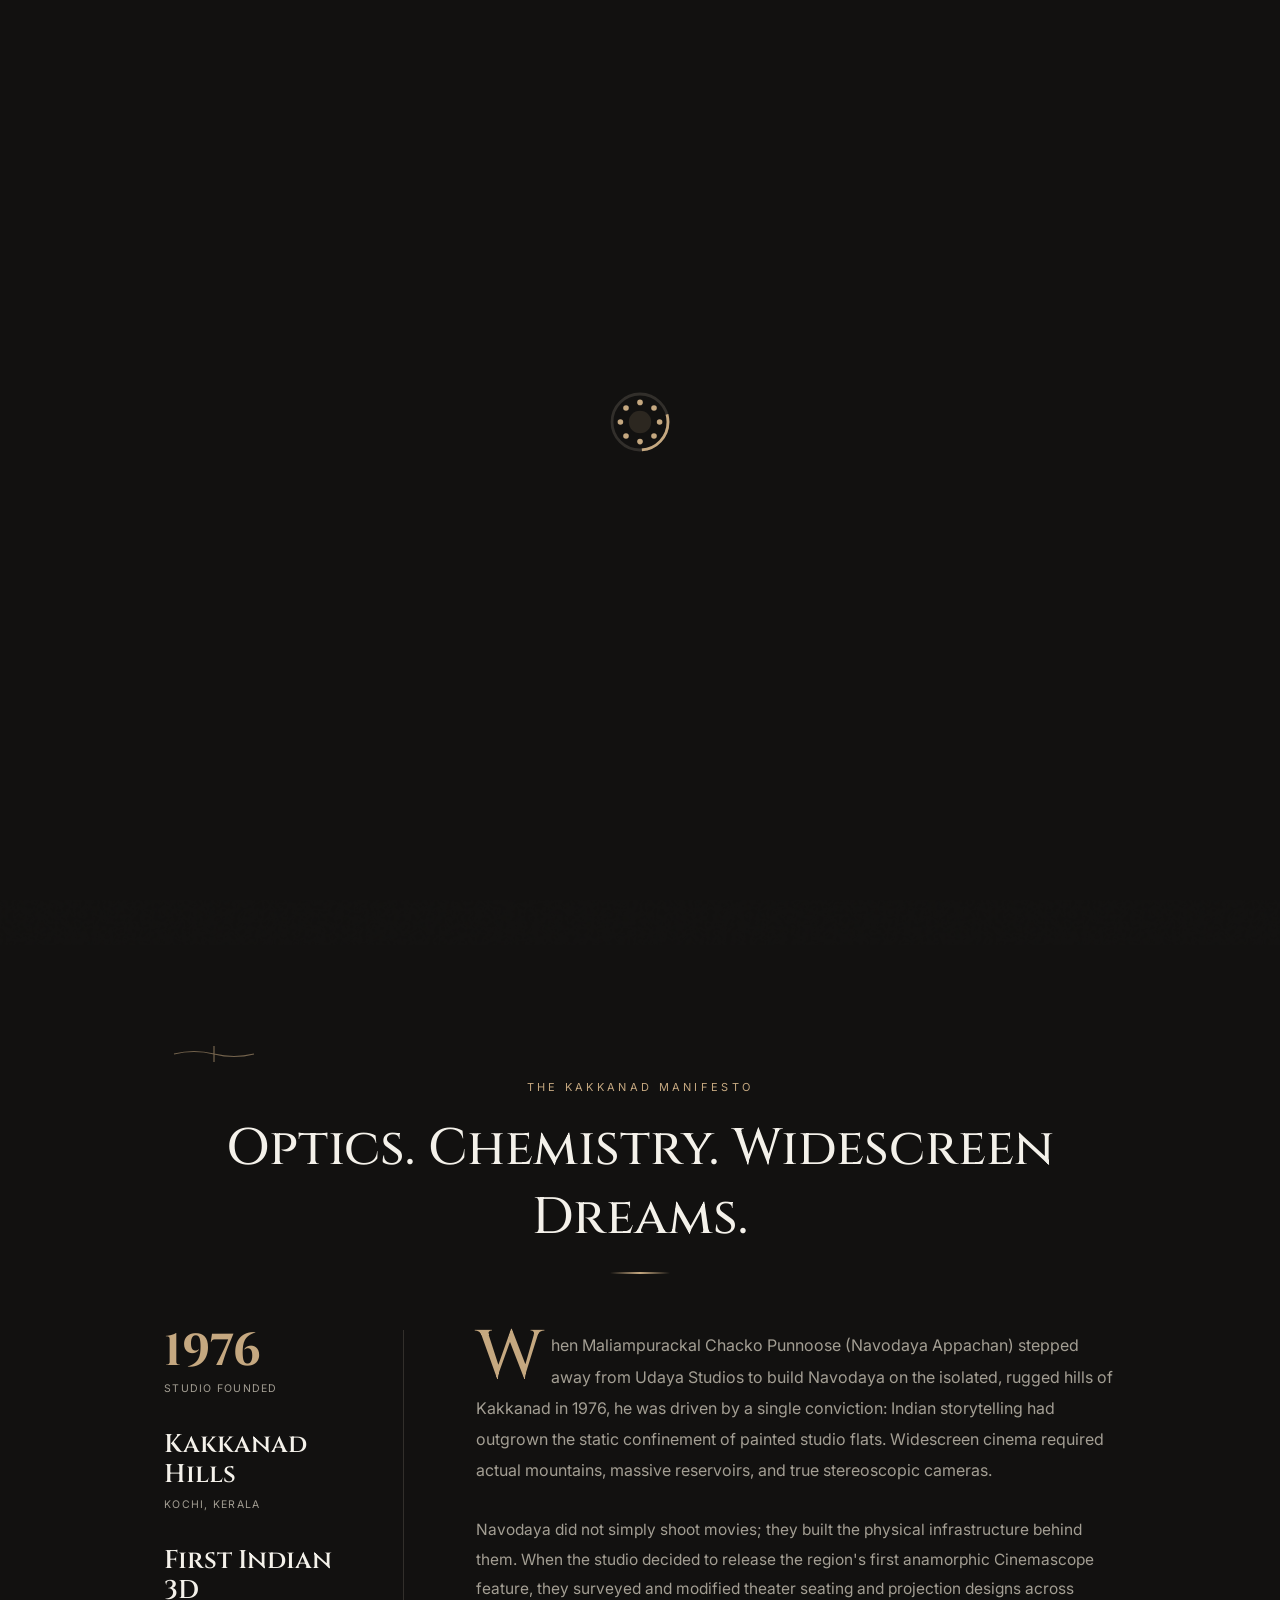
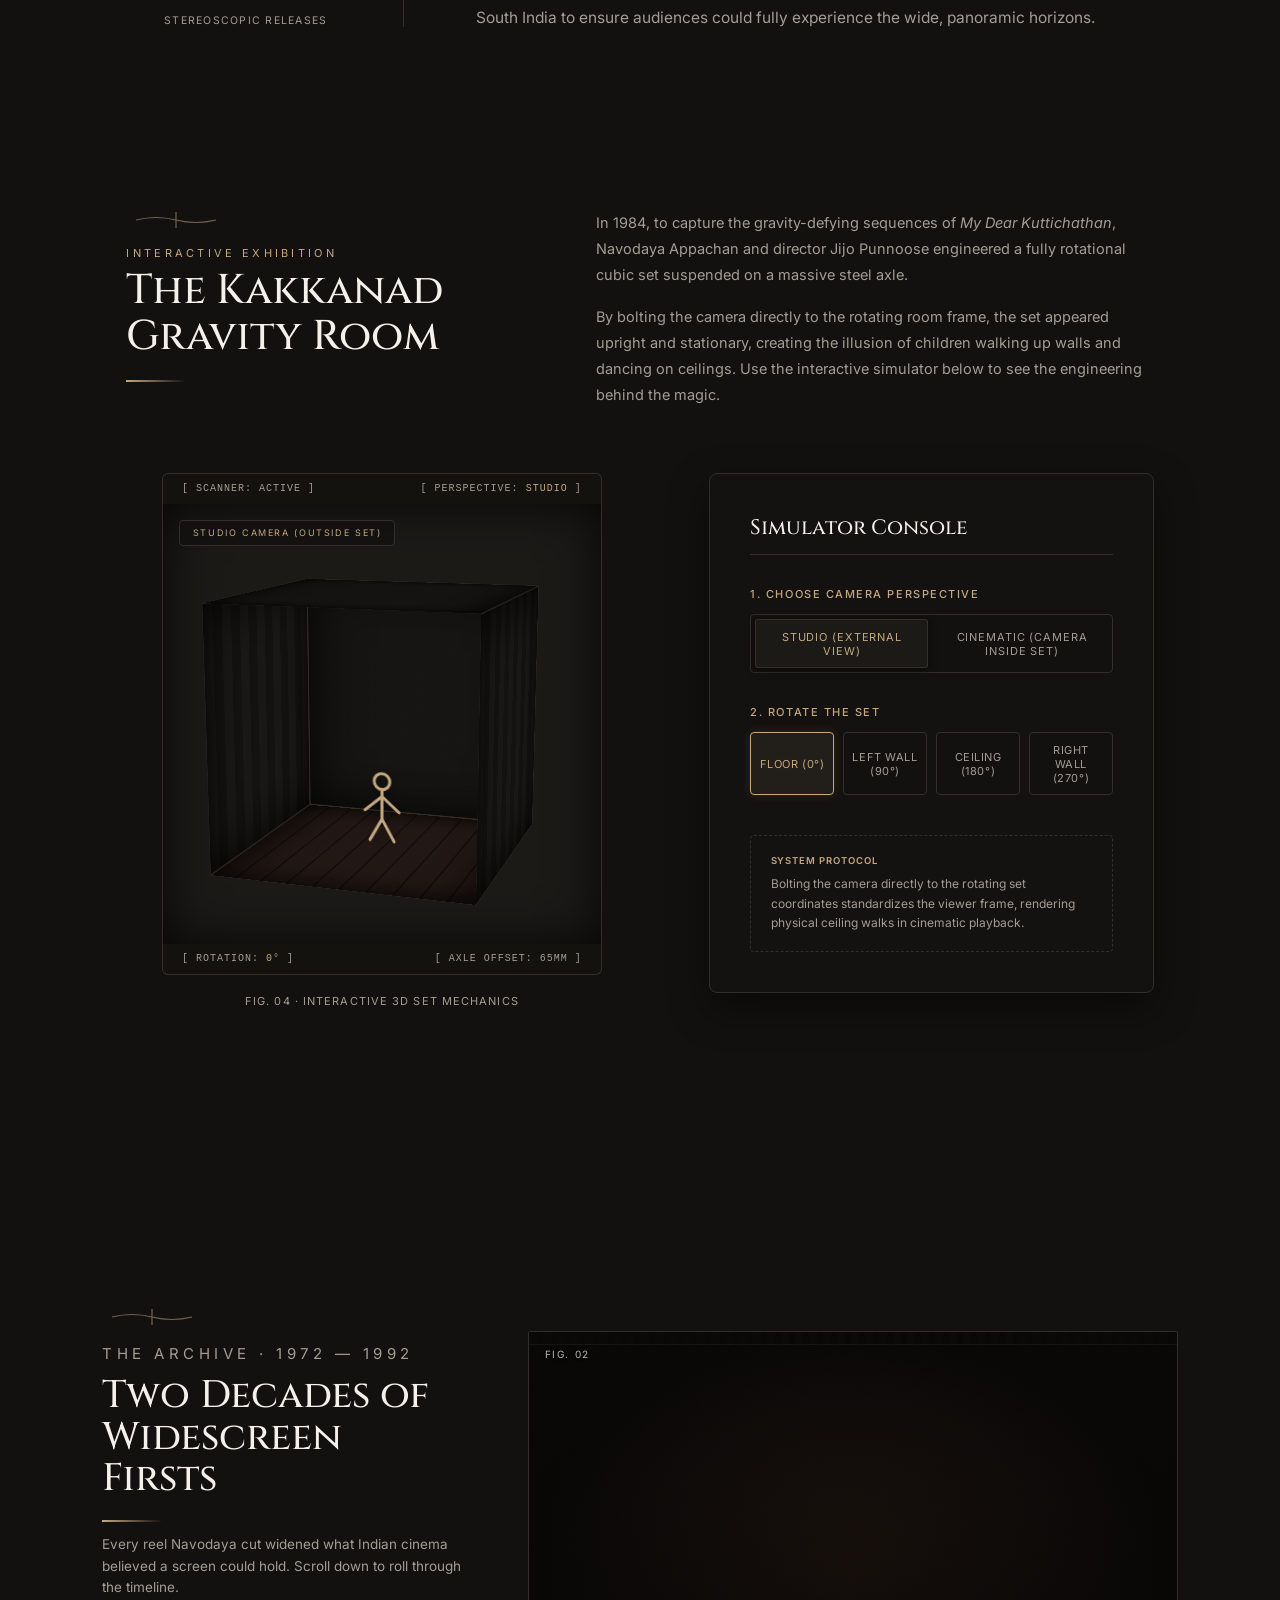
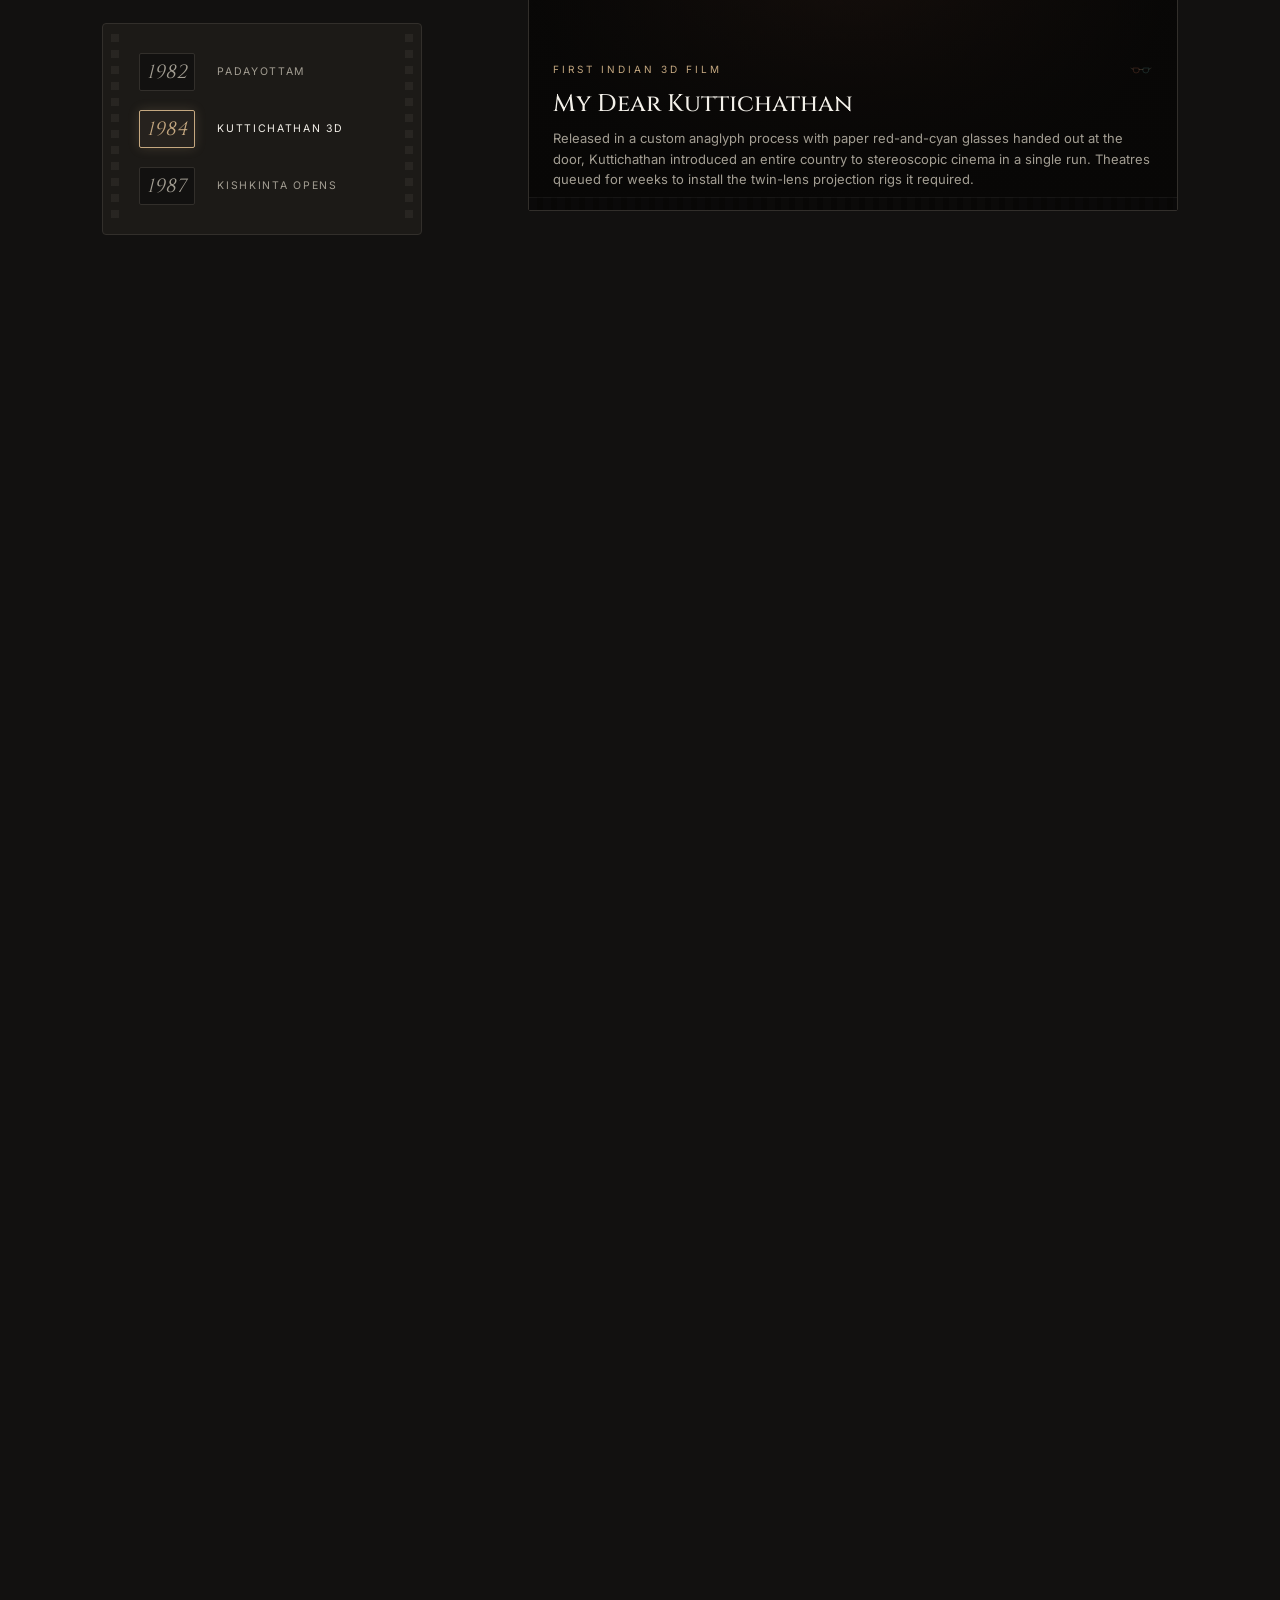
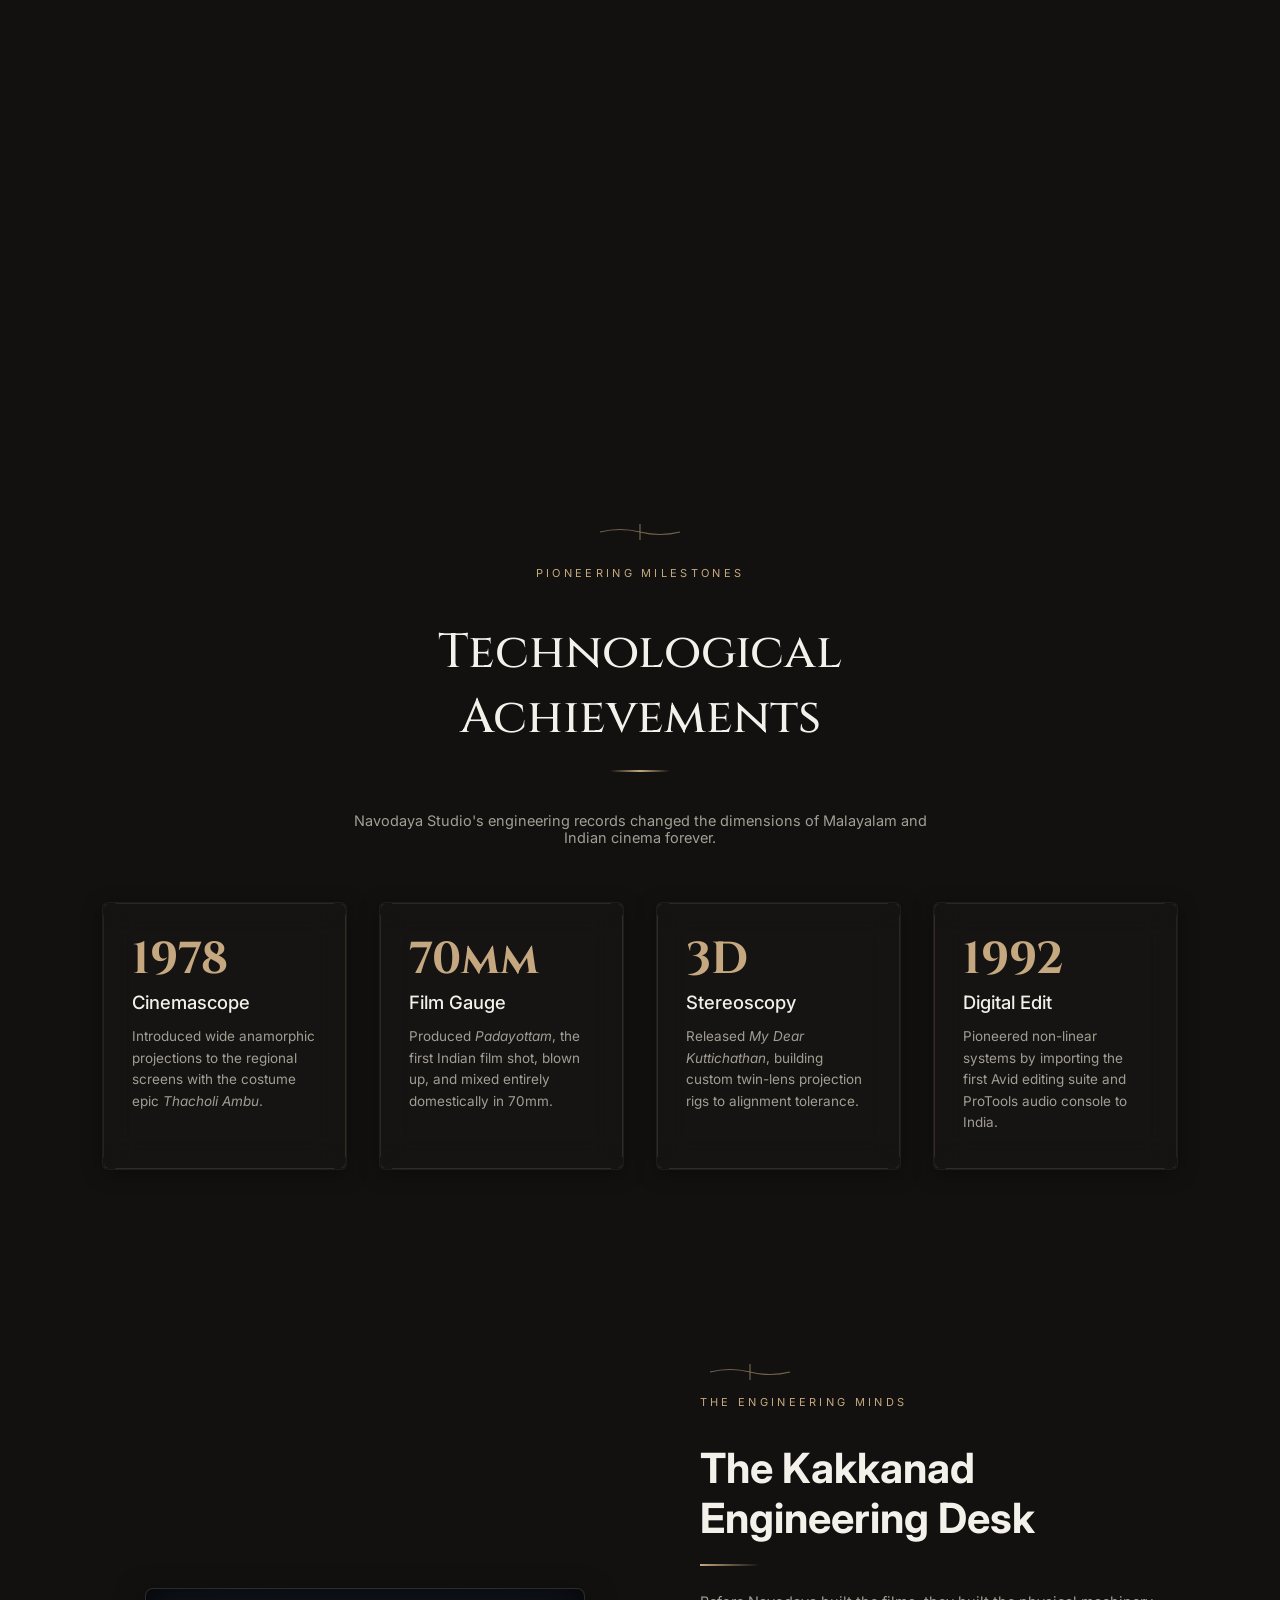
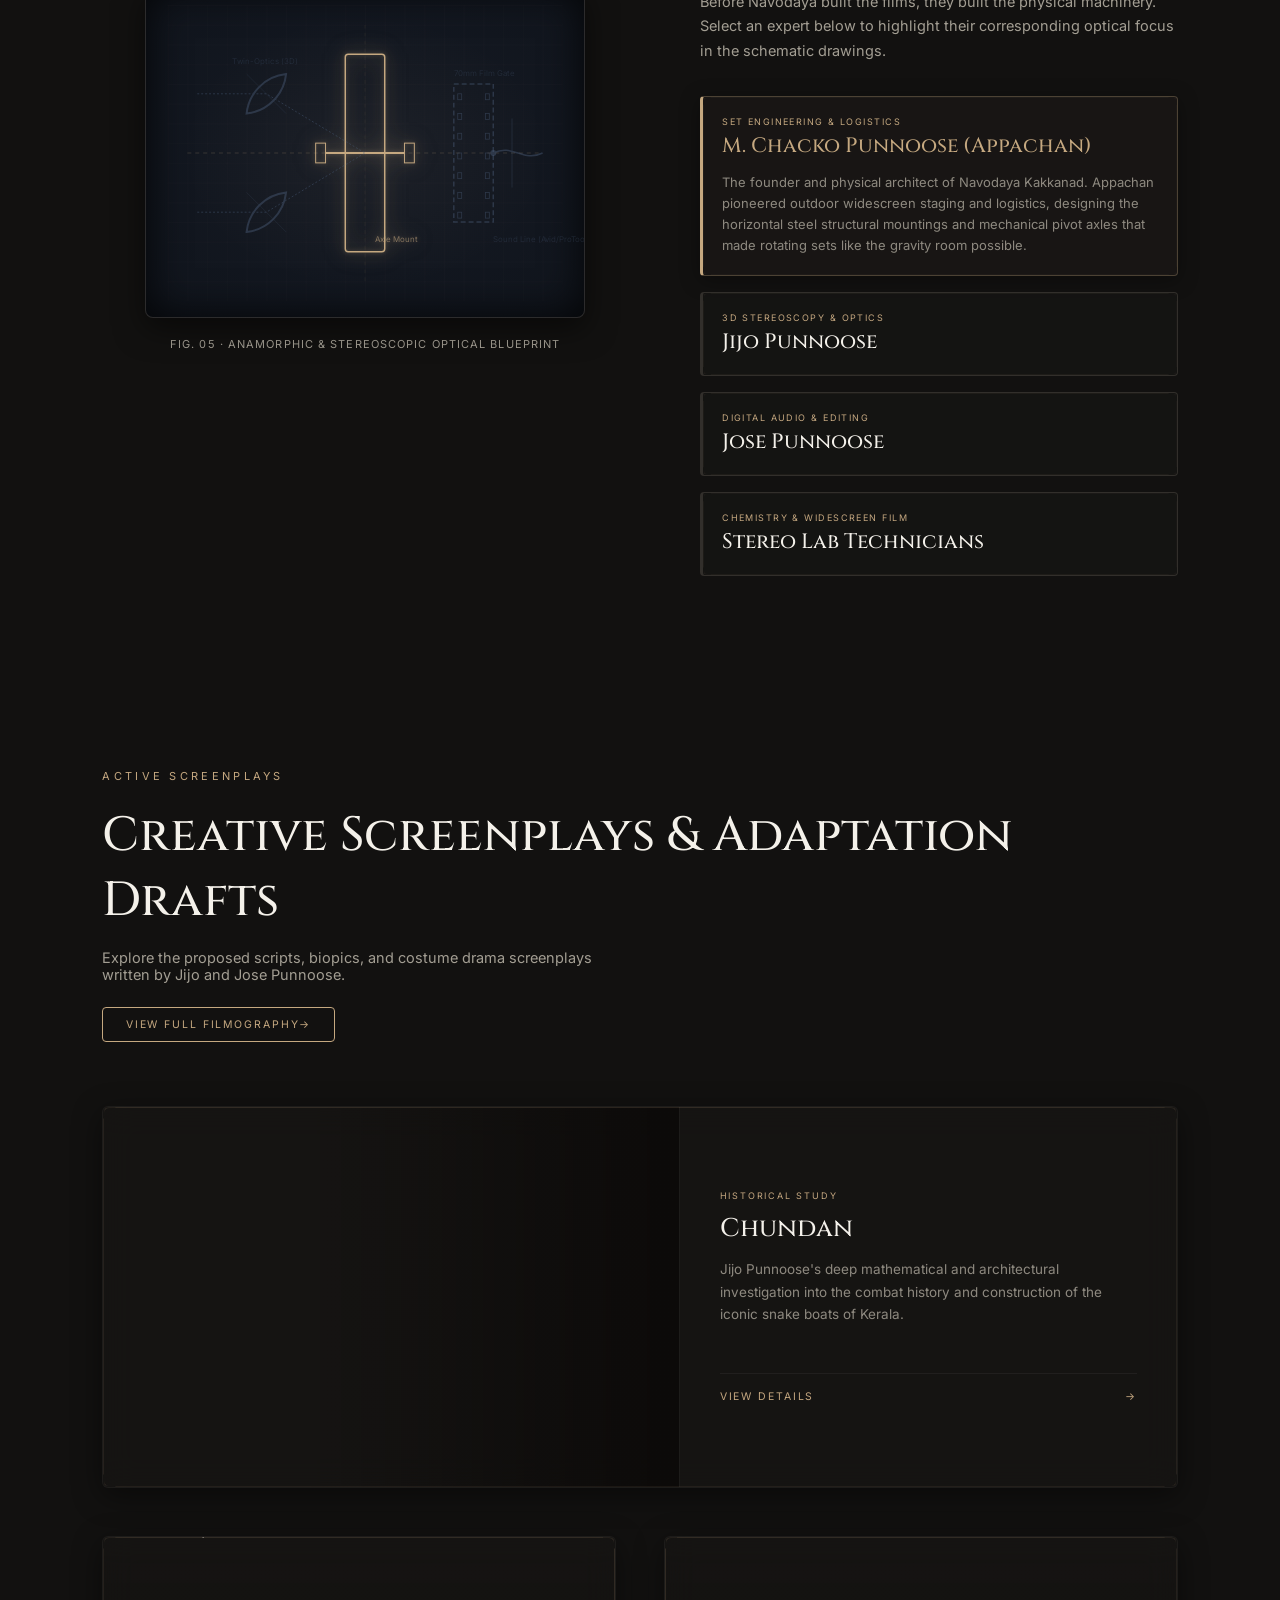
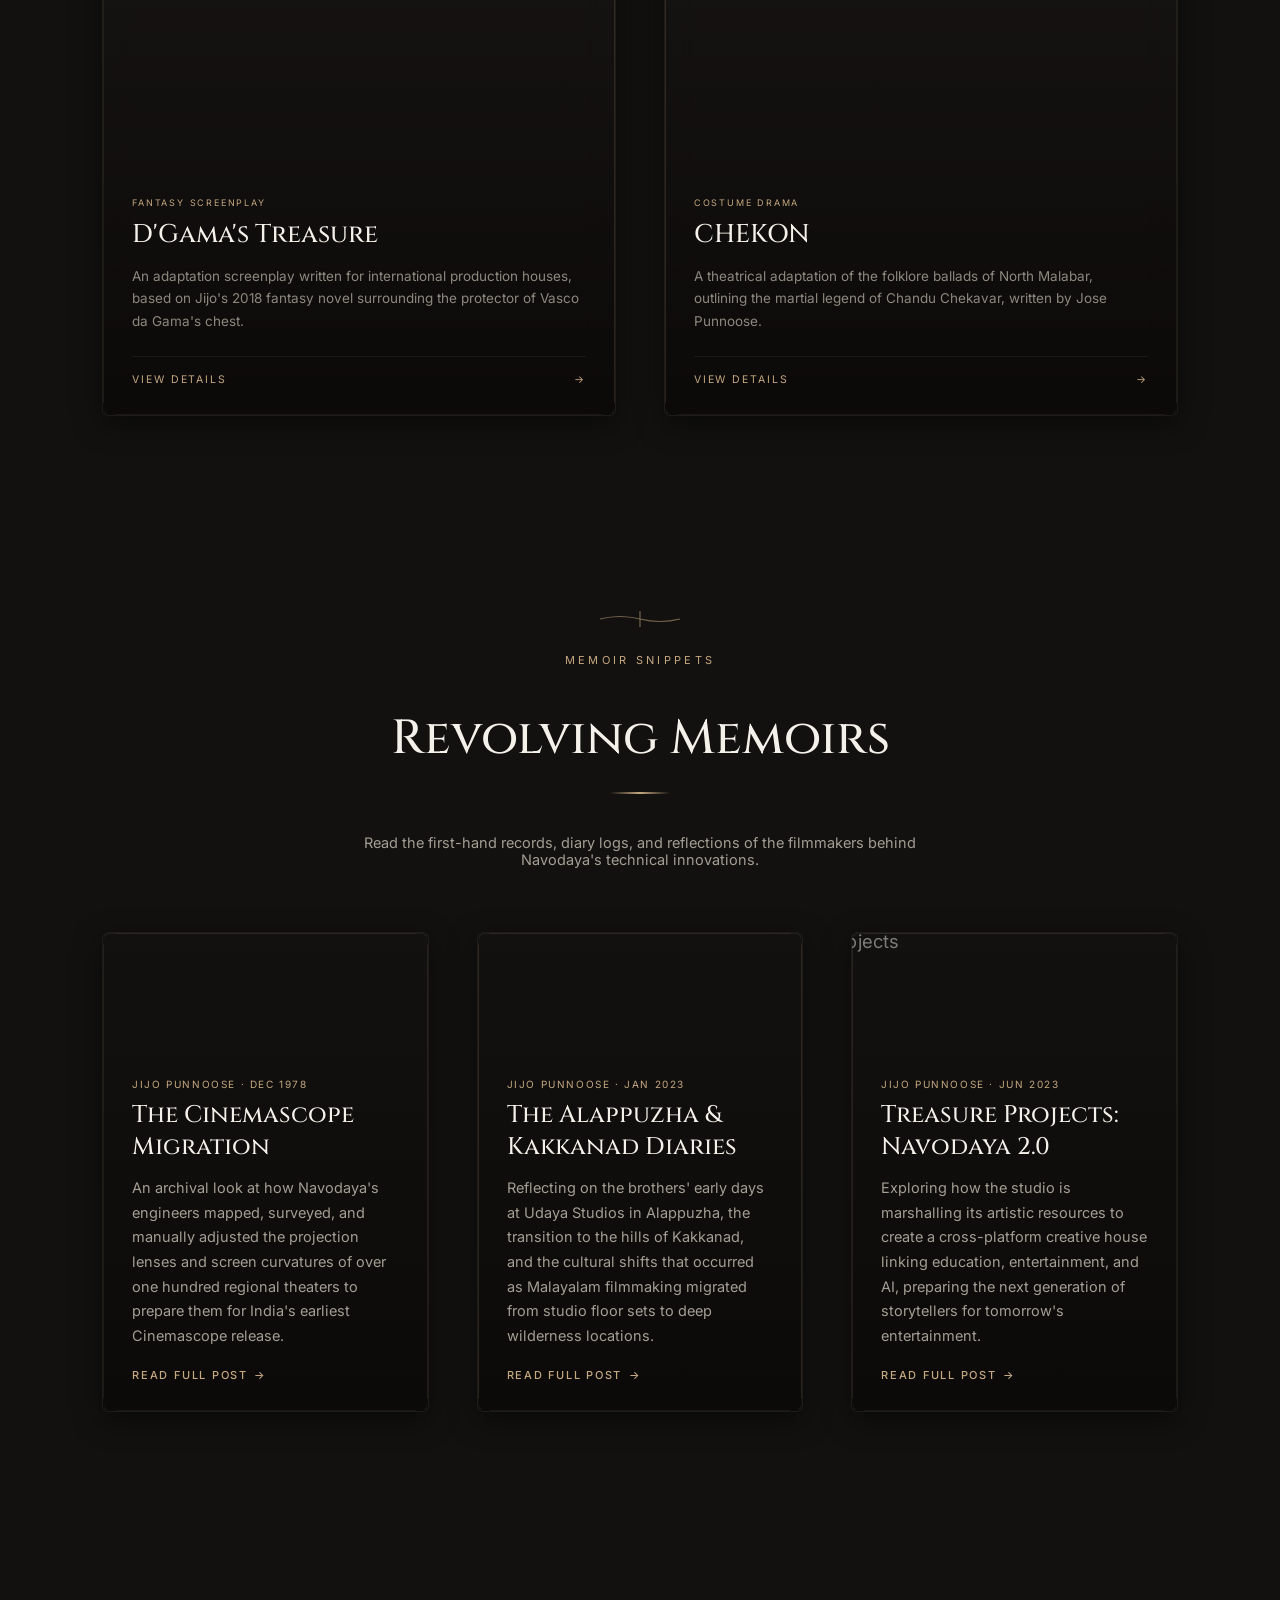
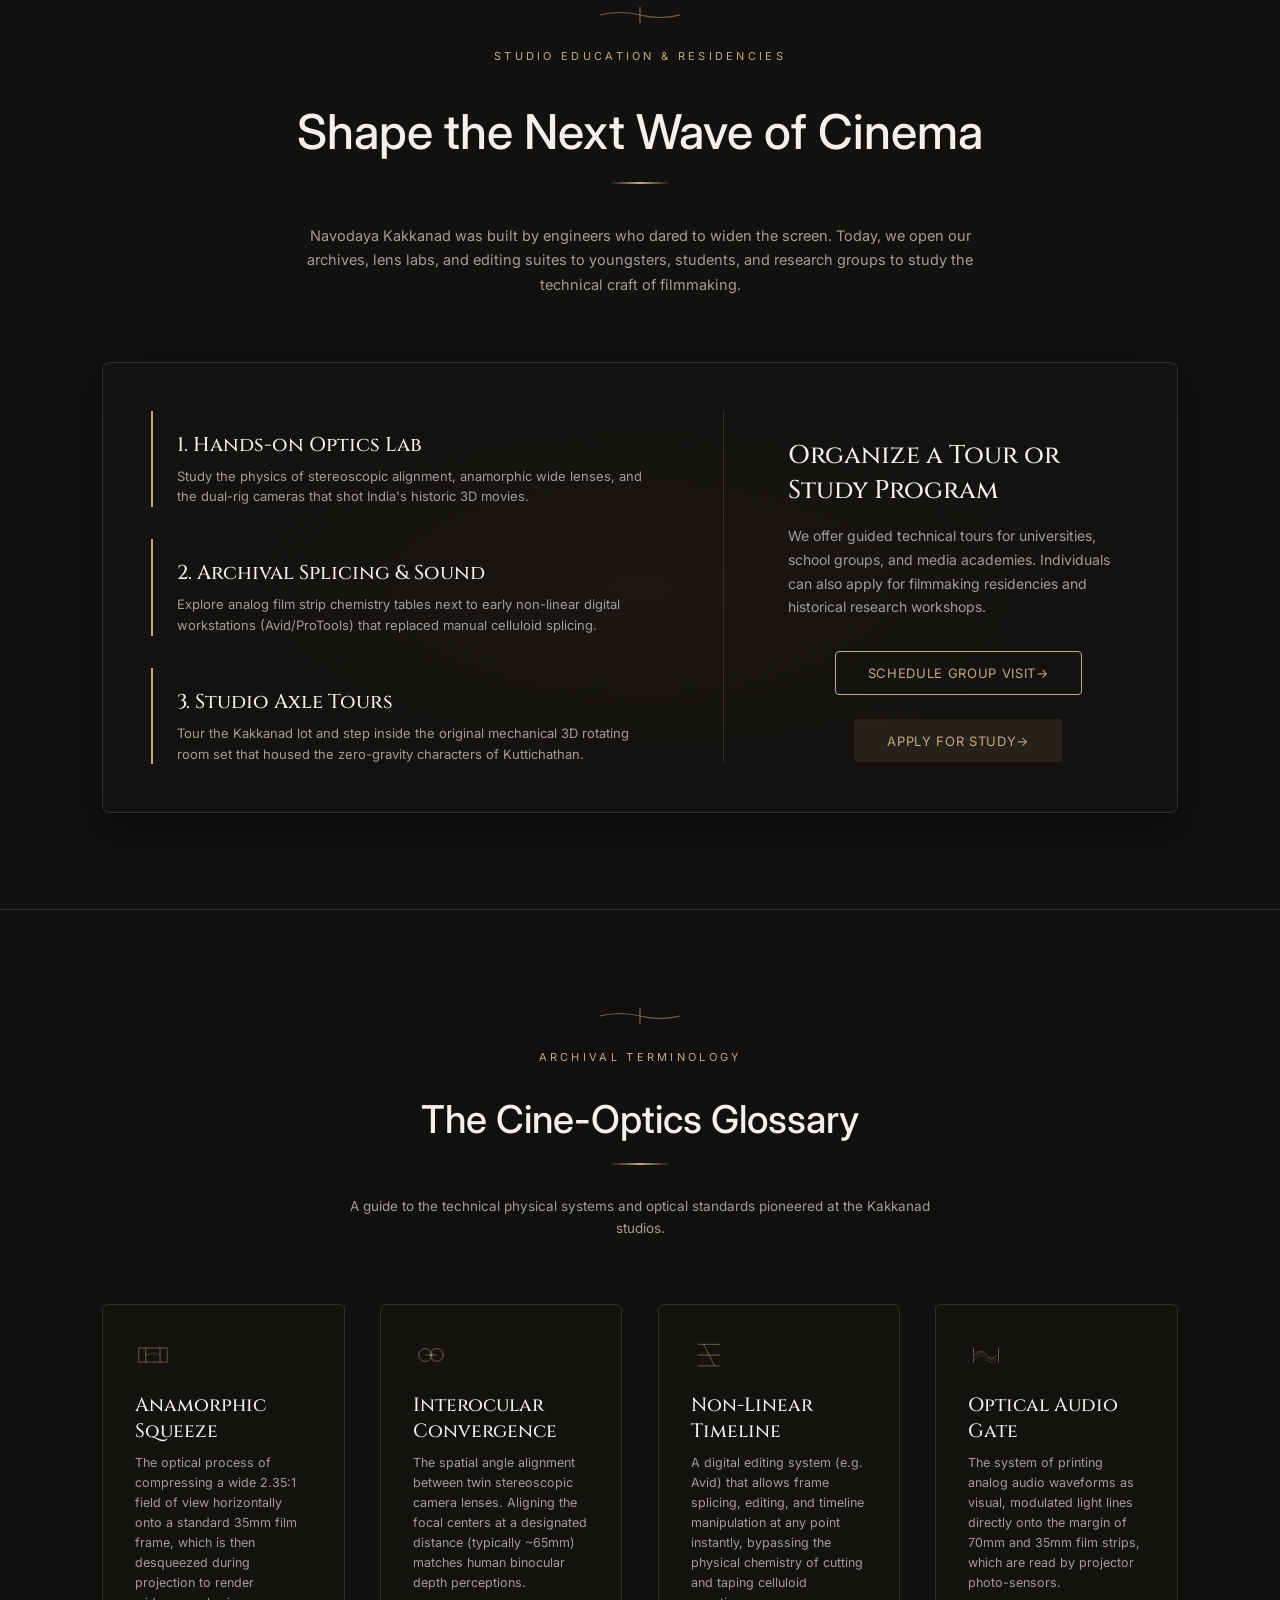
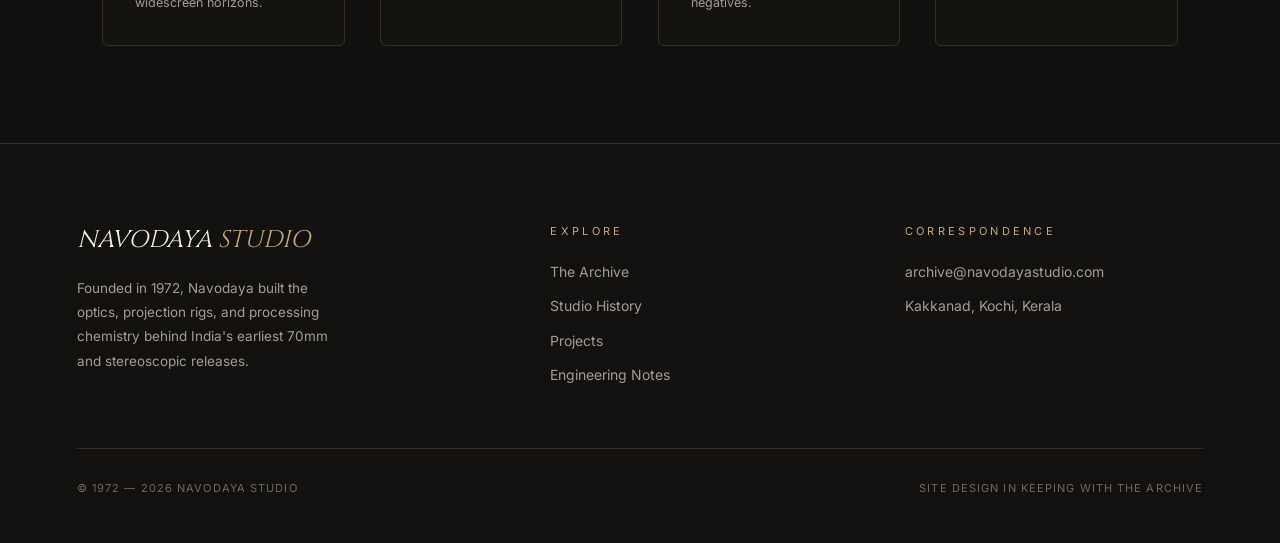
==== commit 10586947: "feat: overhaul landing page design with new typography, layout, and interactive gravity simulator co" ====
--- a/index.html
+++ b/index.html
@@ -5,7 +5,7 @@
 <meta name="viewport" content="width=device-width, initial-scale=1.0" />
 <title>Navodaya Studio — The Archive</title>
 <link rel="preconnect" href="https://fonts.googleapis.com" />
-<link href="https://fonts.googleapis.com/css2?family=Cormorant+Garamond:ital,wght@0,400;0,500;0,600;1,400;1,500&family=Jost:wght@400;500;600&display=swap" rel="stylesheet" />
+<link href="https://fonts.googleapis.com/css2?family=Cinzel:wght@400;500;600;700&family=Inter:wght@300;400;500;600&display=swap" rel="stylesheet" />
 <link rel="stylesheet" href="css/style.css" />
 </head>
 <body>
@@ -89,9 +89,9 @@
 <!-- ================================================================== -->
 <!-- SECTION 1 — MANIFESTO / STUDIO VISION                             -->
 <!-- ================================================================== -->
-<section class="section" id="vision" style="padding-bottom: 4rem;">
-  <div style="max-width: 880px; margin: 0 auto;">
-    <div class="reveal">
+<section class="section" id="vision" style="padding-bottom: 5rem;">
+  <div style="max-width: 1000px; margin: 0 auto; padding: 0 1.5rem;">
+    <div class="reveal" style="margin-bottom: 3.5rem;">
       <svg viewBox="0 0 100 20" class="traditional-accent" style="margin: 0 0 1rem 0;">
         <path d="M10 10 Q30 5 50 10 T90 10 Q70 15 50 10 T10 10 M50 2 L50 18" stroke="currentColor" stroke-width="1.2" fill="none" />
       </svg>
@@ -99,13 +99,32 @@
       <h2 style="text-align: center; font-family: var(--serif); font-weight: 500; font-size: clamp(2rem, 5vw, 3.2rem); margin: 0 0 2rem;" class="heading-traditional center">Optics. Chemistry. Widescreen Dreams.</h2>
     </div>
     
-    <div style="display: grid; grid-template-columns: 1fr; gap: 2.5rem; margin-top: 3rem;" class="reveal">
-      <p class="drop-cap" style="font-size: 16px; line-height: 1.95; color: var(--silver);">
-        When Maliampurackal Chacko Punnoose (Navodaya Appachan) stepped away from Udaya Studios to build Navodaya on the isolated, rugged hills of Kakkanad in 1976, he was driven by a single conviction: Indian storytelling had outgrown the static confinement of painted studio flats. Widescreen cinema required actual mountains, massive reservoirs, and true stereoscopic cameras.
-      </p>
-      <p style="font-size: 15.5px; line-height: 1.9; color: var(--silver); margin-top: 0.5rem;">
-        Navodaya did not simply shoot movies; they built the physical infrastructure behind them. When the studio decided to release the region's first anamorphic Cinemascope feature, they surveyed and modified theater seating and projection designs across South India to ensure audiences could fully experience the wide, panoramic horizons.
-      </p>
+    <div class="manifesto-grid reveal">
+      <!-- Left Column: Site Info / Stats (Modern Minimalist) -->
+      <div class="manifesto-info">
+        <div class="info-block">
+          <span class="info-num">1976</span>
+          <span class="info-label">Studio Founded</span>
+        </div>
+        <div class="info-block">
+          <span class="info-title">Kakkanad Hills</span>
+          <span class="info-label">Kochi, Kerala</span>
+        </div>
+        <div class="info-block">
+          <span class="info-title">First Indian 3D</span>
+          <span class="info-label">Stereoscopic releases</span>
+        </div>
+      </div>
+      
+      <!-- Right Column: Editorial story -->
+      <div style="display: flex; flex-direction: column; gap: 1.8rem;" class="manifesto-body">
+        <p class="drop-cap" style="font-size: 16px; line-height: 1.95; color: var(--silver); margin: 0;">
+          When Maliampurackal Chacko Punnoose (Navodaya Appachan) stepped away from Udaya Studios to build Navodaya on the isolated, rugged hills of Kakkanad in 1976, he was driven by a single conviction: Indian storytelling had outgrown the static confinement of painted studio flats. Widescreen cinema required actual mountains, massive reservoirs, and true stereoscopic cameras.
+        </p>
+        <p style="font-size: 15.5px; line-height: 1.9; color: var(--silver); margin: 0;">
+          Navodaya did not simply shoot movies; they built the physical infrastructure behind them. When the studio decided to release the region's first anamorphic Cinemascope feature, they surveyed and modified theater seating and projection designs across South India to ensure audiences could fully experience the wide, panoramic horizons.
+        </p>
+      </div>
     </div>
   </div>
 </section>
@@ -115,48 +134,38 @@
 <!-- ================================================================== -->
 <!-- SECTION 1B — THE KAKKANAD GRAVITY ROOM EXHIBITION                  -->
 <!-- ================================================================== -->
-<section class="section" id="gravity-exhibition" style="padding-top: 5rem; padding-bottom: 5rem;">
-  <div style="max-width: 1080px; margin: 0 auto;">
-    
-    <div style="display: grid; grid-template-columns: 1fr; gap: 4rem; align-items: center;" class="gravity-layout">
-      <!-- Left Column: Editorial explanation -->
-      <div class="reveal">
+<section class="section" id="gravity-exhibition" style="padding-top: 6rem; padding-bottom: 6rem;">
+  <div style="max-width: 1080px; margin: 0 auto; padding: 0 1.5rem;">
+    
+    <!-- Top Header Layout -->
+    <div class="gravity-header reveal">
+      <div>
         <svg viewBox="0 0 100 20" class="traditional-accent" style="margin: 0 0 1rem 0;">
           <path d="M10 10 Q30 5 50 10 T90 10 Q70 15 50 10 T10 10 M50 2 L50 18" stroke="currentColor" stroke-width="1.2" fill="none" />
         </svg>
-        <p class="eyebrow" style="text-align: left; margin-bottom: 12px;">Interactive Exhibition</p>
-        <h2 class="heading-traditional" style="font-family: var(--serif); font-size: clamp(2rem, 4.5vw, 2.8rem); font-weight: 500; margin-bottom: 1.5rem; line-height: 1.1;">The Kakkanad Gravity Room</h2>
-        <p style="font-size: 15px; line-height: 1.85; color: var(--silver); margin-bottom: 1.2rem;">
+        <p class="eyebrow" style="text-align: left; margin-bottom: 8px;">Interactive Exhibition</p>
+        <h2 class="heading-traditional" style="font-family: var(--serif); font-size: clamp(2rem, 4.5vw, 2.6rem); font-weight: 500; margin: 0; line-height: 1.1;">The Kakkanad Gravity Room</h2>
+      </div>
+      <div>
+        <p style="font-size: 14.5px; line-height: 1.8; color: var(--silver); margin: 0 0 1rem;">
           In 1984, to capture the gravity-defying sequences of <em>My Dear Kuttichathan</em>, Navodaya Appachan and director Jijo Punnoose engineered a fully rotational cubic set suspended on a massive steel axle. 
         </p>
-        <p style="font-size: 14.5px; line-height: 1.8; color: var(--silver); margin-bottom: 2rem;">
-          By bolting the camera directly to the rotating room frame, the set appeared upright and stationary, creating the illusion of children walking up walls and dancing on ceilings. Use the interactive simulator to toggle perspectives and see the engineering behind the magic.
+        <p style="font-size: 14.5px; line-height: 1.8; color: var(--silver); margin: 0;">
+          By bolting the camera directly to the rotating room frame, the set appeared upright and stationary, creating the illusion of children walking up walls and dancing on ceilings. Use the interactive simulator below to see the engineering behind the magic.
         </p>
+      </div>
+    </div>
+    
+    <!-- Console Layout -->
+    <div class="gravity-console-grid reveal">
+      
+      <!-- Left Column: The CRT Monitor Screen -->
+      <div class="console-monitor-wrapper">
+        <div class="console-screen-telemetry">
+          <span>[ SCANNER: ACTIVE ]</span>
+          <span>[ PERSPECTIVE: <span id="telemetryPerspective" style="color: var(--gold);">STUDIO</span> ]</span>
+        </div>
         
-        <!-- Controls panel -->
-        <div class="gravity-controls">
-          <div class="control-group">
-            <span class="control-label">1. Choose Camera Perspective</span>
-            <div class="toggle-switch-wrapper">
-              <button class="toggle-btn active" id="btnStudioCam" data-mode="studio">Studio (External View)</button>
-              <button class="toggle-btn" id="btnCinematicCam" data-mode="cinematic">Cinematic (Camera Inside Set)</button>
-            </div>
-          </div>
-          
-          <div class="control-group" style="margin-top: 1.8rem;">
-            <span class="control-label">2. Rotate the Set</span>
-            <div class="rotation-btns">
-              <button class="rot-btn active" data-angle="0">Floor (0°)</button>
-              <button class="rot-btn" data-angle="90">Left Wall (90°)</button>
-              <button class="rot-btn" data-angle="180">Ceiling (180°)</button>
-              <button class="rot-btn" data-angle="270">Right Wall (270°)</button>
-            </div>
-          </div>
-        </div>
-      </div>
-
-      <!-- Right Column: The 3D Room Viewer -->
-      <div class="reveal reveal-delay-2" style="display: flex; flex-direction: column; align-items: center; justify-content: center; position: relative;">
         <div class="gravity-view-panel">
           <div class="gravity-view-indicator" id="gravityIndicator">Studio Camera Locked</div>
           <div class="gravity-room-cube" id="gravityRoom">
@@ -170,10 +179,51 @@
             <div class="gravity-character" id="gravityChar"></div>
           </div>
         </div>
+        
+        <div class="console-screen-telemetry">
+          <span>[ ROTATION: <span id="telemetryAngle" style="color: var(--gold);">0°</span> ]</span>
+          <span>[ AXLE OFFSET: 65MM ]</span>
+        </div>
+        
         <p class="fig-caption" style="text-align: center; margin-top: 1.2rem; font-size: 11px; letter-spacing: 0.1em; color: var(--silver); text-transform: uppercase;">
           Fig. 04 · Interactive 3D Set Mechanics
         </p>
       </div>
+      
+      <!-- Right Column: Control Panel Desk -->
+      <div class="console-desk-panel">
+        <h3 style="font-family: var(--serif); font-size: 1.3rem; font-weight: 500; color: var(--cream); margin-top: 0; margin-bottom: 2rem; border-bottom: 1px solid var(--hairline); padding-bottom: 0.8rem;" class="console-panel-title">Simulator Console</h3>
+        
+        <!-- Controls panel -->
+        <div class="gravity-controls" style="margin-top: 0; background: transparent; border: none; padding: 0;">
+          <div class="control-group">
+            <span class="control-label">1. Choose Camera Perspective</span>
+            <div class="toggle-switch-wrapper">
+              <button class="toggle-btn active" id="btnStudioCam" data-mode="studio">Studio (External View)</button>
+              <button class="toggle-btn" id="btnCinematicCam" data-mode="cinematic">Cinematic (Camera Inside Set)</button>
+            </div>
+          </div>
+          
+          <div class="control-group" style="margin-top: 2rem;">
+            <span class="control-label">2. Rotate the Set</span>
+            <div class="rotation-btns">
+              <button class="rot-btn active" data-angle="0">Floor (0°)</button>
+              <button class="rot-btn" data-angle="90">Left Wall (90°)</button>
+              <button class="rot-btn" data-angle="180">Ceiling (180°)</button>
+              <button class="rot-btn" data-angle="270">Right Wall (270°)</button>
+            </div>
+          </div>
+        </div>
+        
+        <!-- Operating Manual box -->
+        <div class="console-manual-box" style="margin-top: 2.5rem; border: 1px dashed var(--hairline); padding: 1.2rem; border-radius: 4px;">
+          <span style="font-size: 9.5px; text-transform: uppercase; letter-spacing: 0.1em; color: var(--gold); display: block; margin-bottom: 0.5rem; font-weight: 600;">System Protocol</span>
+          <p style="font-size: 12px; line-height: 1.6; color: var(--silver); margin: 0;">
+            Bolting the camera directly to the rotating set coordinates standardizes the viewer frame, rendering physical ceiling walks in cinematic playback.
+          </p>
+        </div>
+      </div>
+      
     </div>
 
   </div>
@@ -531,12 +581,12 @@
       <!-- Blog 1 -->
       <article class="blog-post-card reveal reveal-delay-1">
         <div class="blog-post-thumb">
-          <img src="https://static.wixstatic.com/media/8a582f_96b57487906b41dc9f22223b6ada45d6~mv2.jpg" alt="Gravity room manuscript" />
+          <img src="https://static.wixstatic.com/media/8a582f_96b57487906b41dc9f22223b6ada45d6~mv2.jpg" alt="Cinemascope lens calibration diagram" />
         </div>
         <div class="blog-post-details">
-          <span class="blog-post-meta">Jijo Punnoose · May 2022</span>
-          <h3 class="blog-post-title">Gravity Illusion & Kuttichathan</h3>
-          <p class="blog-post-excerpt">An inside look at how the production team built a 360-degree rotating room set in Kochi to execute the iconic gravity-defying sequences of My Dear Kuttichathan without utilizing any green-screen CGI.</p>
+          <span class="blog-post-meta">Jijo Punnoose · Dec 1978</span>
+          <h3 class="blog-post-title">The Cinemascope Migration</h3>
+          <p class="blog-post-excerpt">An archival look at how Navodaya's engineers mapped, surveyed, and manually adjusted the projection lenses and screen curvatures of over one hundred regional theaters to prepare them for India's earliest Cinemascope release.</p>
           <a href="blogs.html" class="blog-post-read">Read Full Post <span>→</span></a>
         </div>
       </article>
@@ -570,6 +620,153 @@
     </div>
   </div>
 </section>
+
+<div class="divider"></div>
+
+<!-- ================================================================== -->
+<!-- SECTION 5B — THE KAKKANAD RESIDENCY / STUDIO VISITS                 -->
+<!-- ================================================================== -->
+<section class="section" id="studio-visits" style="padding-top: 6rem; padding-bottom: 6rem;">
+  <div style="max-width: 1080px; margin: 0 auto;">
+    <div class="reveal" style="text-align: center; max-width: 700px; margin: 0 auto 4rem;">
+      <svg viewBox="0 0 100 20" class="traditional-accent">
+        <path d="M10 10 Q30 5 50 10 T90 10 Q70 15 50 10 T10 10 M50 2 L50 18" stroke="currentColor" stroke-width="1.2" fill="none" />
+      </svg>
+      <p class="eyebrow">Studio Education & Residencies</p>
+      <h2 class="heading-traditional center" style="font-size: clamp(2rem, 5vw, 3rem); font-weight: 500;">Shape the Next Wave of Cinema</h2>
+      <p style="color: var(--silver); font-size: 14.5px; margin-top: 1rem; line-height: 1.7;">
+        Navodaya Kakkanad was built by engineers who dared to widen the screen. Today, we open our archives, lens labs, and editing suites to youngsters, students, and research groups to study the technical craft of filmmaking.
+      </p>
+    </div>
+
+    <div class="visits-card reveal" style="display: grid; grid-template-columns: 1fr; gap: 3rem; background: rgba(28, 26, 23, 0.25); border: 1px solid var(--hairline); border-radius: 8px; padding: 3rem; position: relative; overflow: hidden;">
+      <div class="blueprint-glow" style="opacity: 0.5;"></div>
+      
+      <div style="z-index: 2; display: grid; grid-template-columns: 1fr; gap: 3rem;" class="visits-layout-inner">
+        <!-- Info boxes -->
+        <div style="display: grid; grid-template-columns: 1fr; gap: 2rem;" class="visits-boxes-grid">
+          
+          <div class="visit-box" style="border-left: 2px solid var(--gold); padding-left: 1.5rem;">
+            <h3 style="font-family: var(--serif); font-size: 1.25rem; font-weight: 500; color: var(--cream); margin-bottom: 0.5rem;">1. Hands-on Optics Lab</h3>
+            <p style="font-size: 13px; line-height: 1.6; color: var(--silver);">Study the physics of stereoscopic alignment, anamorphic wide lenses, and the dual-rig cameras that shot India's historic 3D movies.</p>
+          </div>
+          
+          <div class="visit-box" style="border-left: 2px solid var(--gold); padding-left: 1.5rem;">
+            <h3 style="font-family: var(--serif); font-size: 1.25rem; font-weight: 500; color: var(--cream); margin-bottom: 0.5rem;">2. Archival Splicing & Sound</h3>
+            <p style="font-size: 13px; line-height: 1.6; color: var(--silver);">Explore analog film strip chemistry tables next to early non-linear digital workstations (Avid/ProTools) that replaced manual celluloid splicing.</p>
+          </div>
+          
+          <div class="visit-box" style="border-left: 2px solid var(--gold); padding-left: 1.5rem;">
+            <h3 style="font-family: var(--serif); font-size: 1.25rem; font-weight: 500; color: var(--cream); margin-bottom: 0.5rem;">3. Studio Axle Tours</h3>
+            <p style="font-size: 13px; line-height: 1.6; color: var(--silver);">Tour the Kakkanad lot and step inside the original mechanical 3D rotating room set that housed the zero-gravity characters of Kuttichathan.</p>
+          </div>
+          
+        </div>
+        
+        <!-- CTA Content -->
+        <div style="display: flex; flex-direction: column; justify-content: center; align-items: center; text-align: center; border-top: 1px solid var(--hairline); padding-top: 2.5rem;" class="visits-cta-block">
+          <h3 style="font-family: var(--serif); font-size: 1.6rem; font-weight: 500; color: var(--cream); margin-bottom: 1rem;">Organize a Tour or Study Program</h3>
+          <p style="font-size: 14px; line-height: 1.7; color: var(--silver); max-width: 580px; margin-bottom: 2rem;">
+            We offer guided technical tours for universities, school groups, and media academies. Individuals can also apply for filmmaking residencies and historical research workshops.
+          </p>
+          <div style="display: flex; flex-wrap: wrap; gap: 1.5rem; justify-content: center;">
+            <a href="mailto:visits@navodayastudio.com?subject=Studio%20Visit%20Inquiry" class="project-link" style="border: 1px solid var(--gold); padding: 0.8rem 2rem; border-radius: 4px; transition: background 300ms ease; font-size: 13px; letter-spacing: 0.05em; text-transform: uppercase; font-family: var(--sans);">Schedule Group Visit <span>→</span></a>
+            <a href="mailto:education@navodayastudio.com?subject=Residency%20Application" class="project-link" style="background: rgba(197, 168, 128, 0.1); border: 1px solid transparent; padding: 0.8rem 2rem; border-radius: 4px; transition: background 300ms ease, border-color 300ms ease; font-size: 13px; letter-spacing: 0.05em; text-transform: uppercase; font-family: var(--sans);">Apply for Study <span>→</span></a>
+          </div>
+        </div>
+        
+      </div>
+      
+    </div>
+  </div>
+</section>
+
+<!-- ================================================================== -->
+<!-- SECTION 5C — THE CINE-OPTICS GLOSSARY                              -->
+<!-- ================================================================== -->
+<section class="section" id="optics-glossary" style="padding-top: 6rem; padding-bottom: 6rem; background: rgba(18, 17, 16, 0.3); border-top: 1px solid var(--hairline);">
+  <div style="max-width: 1080px; margin: 0 auto;">
+    
+    <div class="reveal" style="max-width: 600px; margin: 0 auto 4rem; text-align: center;">
+      <svg viewBox="0 0 100 20" class="traditional-accent">
+        <path d="M10 10 Q30 5 50 10 T90 10 Q70 15 50 10 T10 10 M50 2 L50 18" stroke="currentColor" stroke-width="1.2" fill="none" />
+      </svg>
+      <p class="eyebrow">Archival Terminology</p>
+      <h2 class="heading-traditional center" style="font-size: clamp(1.8rem, 4vw, 2.4rem); font-weight: 500;">The Cine-Optics Glossary</h2>
+      <p style="color: var(--silver); font-size: 13.5px; margin-top: 0.8rem; line-height: 1.6;">A guide to the technical physical systems and optical standards pioneered at the Kakkanad studios.</p>
+    </div>
+
+    <div class="glossary-grid" style="display: grid; grid-template-columns: 1fr; gap: 2rem;">
+      
+      <!-- Term 1 -->
+      <div class="glossary-item reveal">
+        <div class="glossary-icon" style="color: var(--gold); width: 36px; height: 36px; margin-bottom: 1.2rem;">
+          <svg viewBox="0 0 100 100" fill="none" stroke="currentColor" stroke-width="1.5" stroke-linecap="round" stroke-linejoin="round">
+            <rect x="10" y="30" width="80" height="40" rx="3" />
+            <line x1="30" y1="30" x2="30" y2="70" />
+            <line x1="70" y1="30" x2="70" y2="70" />
+            <path d="M 30 50 Q 50 40 70 50" stroke-width="1" />
+          </svg>
+        </div>
+        <h3 class="glossary-title" style="font-family: var(--serif); font-size: 1.2rem; font-weight: 500; color: var(--cream); margin-bottom: 0.6rem;">Anamorphic Squeeze</h3>
+        <p class="glossary-desc" style="font-size: 12.5px; line-height: 1.6; color: var(--silver); margin: 0;">
+          The optical process of compressing a wide 2.35:1 field of view horizontally onto a standard 35mm film frame, which is then desqueezed during projection to render widescreen horizons.
+        </p>
+      </div>
+
+      <!-- Term 2 -->
+      <div class="glossary-item reveal">
+        <div class="glossary-icon" style="color: var(--gold); width: 36px; height: 36px; margin-bottom: 1.2rem;">
+          <svg viewBox="0 0 100 100" fill="none" stroke="currentColor" stroke-width="1.5" stroke-linecap="round" stroke-linejoin="round">
+            <circle cx="34" cy="50" r="18" />
+            <circle cx="66" cy="50" r="18" />
+            <line x1="34" y1="50" x2="66" y2="50" stroke-dasharray="3 3" />
+            <circle cx="50" cy="50" r="2" fill="currentColor" />
+          </svg>
+        </div>
+        <h3 class="glossary-title" style="font-family: var(--serif); font-size: 1.2rem; font-weight: 500; color: var(--cream); margin-bottom: 0.6rem;">Interocular Convergence</h3>
+        <p class="glossary-desc" style="font-size: 12.5px; line-height: 1.6; color: var(--silver); margin: 0;">
+          The spatial angle alignment between twin stereoscopic camera lenses. Aligning the focal centers at a designated distance (typically ~65mm) matches human binocular depth perceptions.
+        </p>
+      </div>
+
+      <!-- Term 3 -->
+      <div class="glossary-item reveal">
+        <div class="glossary-icon" style="color: var(--gold); width: 36px; height: 36px; margin-bottom: 1.2rem;">
+          <svg viewBox="0 0 100 100" fill="none" stroke="currentColor" stroke-width="1.5" stroke-linecap="round" stroke-linejoin="round">
+            <line x1="20" y1="20" x2="80" y2="20" />
+            <line x1="20" y1="50" x2="80" y2="50" />
+            <line x1="20" y1="80" x2="80" y2="80" />
+            <path d="M 35 20 L 50 50 L 65 80" />
+          </svg>
+        </div>
+        <h3 class="glossary-title" style="font-family: var(--serif); font-size: 1.2rem; font-weight: 500; color: var(--cream); margin-bottom: 0.6rem;">Non-Linear Timeline</h3>
+        <p class="glossary-desc" style="font-size: 12.5px; line-height: 1.6; color: var(--silver); margin: 0;">
+          A digital editing system (e.g. Avid) that allows frame splicing, editing, and timeline manipulation at any point instantly, bypassing the physical chemistry of cutting and taping celluloid negatives.
+        </p>
+      </div>
+
+      <!-- Term 4 -->
+      <div class="glossary-item reveal">
+        <div class="glossary-icon" style="color: var(--gold); width: 36px; height: 36px; margin-bottom: 1.2rem;">
+          <svg viewBox="0 0 100 100" fill="none" stroke="currentColor" stroke-width="1.5" stroke-linecap="round" stroke-linejoin="round">
+            <path d="M 20 50 Q 35 30 50 50 T 80 50" />
+            <path d="M 20 60 Q 35 40 50 60 T 80 60" opacity="0.5" />
+            <line x1="15" y1="30" x2="15" y2="70" />
+            <line x1="85" y1="30" x2="85" y2="70" />
+          </svg>
+        </div>
+        <h3 class="glossary-title" style="font-family: var(--serif); font-size: 1.2rem; font-weight: 500; color: var(--cream); margin-bottom: 0.6rem;">Optical Audio Gate</h3>
+        <p class="glossary-desc" style="font-size: 12.5px; line-height: 1.6; color: var(--silver); margin: 0;">
+          The system of printing analog audio waveforms as visual, modulated light lines directly onto the margin of 70mm and 35mm film strips, which are read by projector photo-sensors.
+        </p>
+      </div>
+
+    </div>
+  </div>
+</section>
+
+<div class="divider"></div>
 
 <!-- ================================================================== -->
 <!-- FOOTER                                                              -->
--- a/css/style.css
+++ b/css/style.css
@@ -6,8 +6,8 @@
   --gold: #C5A880;
   --hairline: #322f2b;
   --sprocket: #2e2b27;
-  --serif: "Cormorant Garamond", Georgia, serif;
-  --sans: "Jost", "Helvetica Neue", Arial, sans-serif;
+  --serif: "Cinzel", serif;
+  --sans: "Inter", sans-serif;
 
   --wash-water:  #10201d;
   --wash-water-glow: rgba(90,150,140,0.16);
@@ -125,10 +125,13 @@
   position: relative; z-index: 2;
   overflow: hidden;
   background: var(--ink);
+  perspective: 1200px;
 }
 .hero > .reveal {
   position: relative;
   z-index: 5;
+  transform-style: preserve-3d;
+  transition: transform 150ms cubic-bezier(0.1, 0.8, 0.2, 1), opacity 400ms ease;
 }
 .hero-bg-layer {
   position: absolute;
@@ -184,11 +187,22 @@
 
 .hero h1 {
   font-family: var(--serif);
-  font-weight: 500;
-  font-size: clamp(2.6rem, 8vw, 6rem);
-  line-height: 1.02;
+  font-weight: 800; /* heavy blocky letterforms */
+  font-size: clamp(2.6rem, 7.5vw, 5.5rem);
+  line-height: 1.05;
   margin: 0 0 2rem;
   max-width: 16ch;
+  text-transform: uppercase;
+  letter-spacing: 0.03em;
+  color: #ffdd99; /* hand-painted gold face */
+  text-shadow: 
+    calc(var(--poster-shadow-x, 0px) * 0.2) calc(var(--poster-shadow-y, 0px) * 0.2) 0px #8c381c,
+    calc(var(--poster-shadow-x, 0px) * 0.4) calc(var(--poster-shadow-y, 0px) * 0.4) 0px #70260e,
+    calc(var(--poster-shadow-x, 0px) * 0.6) calc(var(--poster-shadow-y, 0px) * 0.6) 0px #5c1b05,
+    calc(var(--poster-shadow-x, 0px) * 0.8) calc(var(--poster-shadow-y, 0px) * 0.8) 0px #421000,
+    var(--anaglyph-x, 0px) var(--anaglyph-y, 0px) 3px rgba(255, 0, 0, 0.45),
+    calc(var(--anaglyph-x, 0px) * -1) calc(var(--anaglyph-y, 0px) * -1) 3px rgba(0, 255, 255, 0.45);
+  transition: text-shadow 150ms cubic-bezier(0.1, 0.8, 0.2, 1);
 }
 .hero h1 em { color: var(--gold); font-style: italic; }
 .hero p {
@@ -1132,20 +1146,75 @@
 }
 
 /* ===================== KAKKANAD 3D GRAVITY ROOM EXHIBITION ===================== */
+.gravity-header {
+  display: grid;
+  grid-template-columns: 1fr;
+  gap: 2rem;
+  margin-bottom: 4rem;
+}
 @media (min-width: 860px) {
-  .gravity-layout {
-    grid-template-columns: 1fr 1.2fr !important;
-    gap: 5rem !important;
-  }
+  .gravity-header {
+    grid-template-columns: 1fr 1.4fr !important;
+    gap: 4.5rem !important;
+  }
+}
+
+.gravity-console-grid {
+  display: grid;
+  grid-template-columns: 1fr;
+  gap: 3rem;
+}
+@media (min-width: 860px) {
+  .gravity-console-grid {
+    grid-template-columns: 1.15fr 1fr !important;
+    gap: 4.5rem !important;
+    align-items: start;
+  }
+}
+
+.console-monitor-wrapper {
+  display: flex;
+  flex-direction: column;
+  width: 100%;
+  max-width: 440px;
+  margin: 0 auto;
+}
+
+.console-screen-telemetry {
+  display: flex;
+  justify-content: space-between;
+  padding: 0.6rem 1.2rem;
+  font-size: 10px;
+  font-family: monospace;
+  color: var(--silver);
+  background: rgba(20, 19, 17, 0.7);
+  border: 1px solid var(--hairline);
+  letter-spacing: 0.1em;
+}
+.console-monitor-wrapper .console-screen-telemetry:first-child {
+  border-bottom: none;
+  border-top-left-radius: 6px;
+  border-top-right-radius: 6px;
+}
+.console-monitor-wrapper .console-screen-telemetry:last-of-type {
+  border-top: none;
+  border-bottom-left-radius: 6px;
+  border-bottom-right-radius: 6px;
+}
+
+.console-desk-panel {
+  background: rgba(28, 26, 23, 0.25);
+  border: 1px solid var(--hairline);
+  padding: 2.5rem;
+  border-radius: 8px;
+  width: 100%;
+  box-sizing: border-box;
+  box-shadow: 0 15px 40px rgba(0, 0, 0, 0.45);
 }
 
 .gravity-controls {
-  margin-top: 2rem;
-  background: rgba(28, 26, 23, 0.45);
-  border: 1px solid var(--hairline);
-  padding: 1.6rem;
-  border-radius: 6px;
-  backdrop-filter: blur(10px);
+  display: flex;
+  flex-direction: column;
 }
 
 .control-group {
@@ -1234,18 +1303,21 @@
 /* 3D Viewer Container */
 .gravity-view-panel {
   width: 100%;
-  max-width: 420px;
+  max-width: 100%;
   aspect-ratio: 1 / 1;
   background: var(--ink-raised);
-  border: 1px solid var(--hairline);
-  border-radius: 8px;
+  border-left: 1px solid var(--hairline);
+  border-right: 1px solid var(--hairline);
+  border-top: none;
+  border-bottom: none;
+  border-radius: 0px;
   display: flex;
   justify-content: center;
   align-items: center;
   position: relative;
   overflow: hidden;
   perspective: 1200px;
-  box-shadow: inset 0 0 50px rgba(0, 0, 0, 0.8), 0 10px 40px rgba(0, 0, 0, 0.5);
+  box-shadow: inset 0 0 50px rgba(0, 0, 0, 0.8);
 }
 
 .gravity-view-indicator {
@@ -1570,3 +1642,178 @@
   line-height: 1.6;
   color: var(--silver);
 }
+
+/* ===================== KUTTICHATHAN MAGIC EFFECT ===================== */
+.magic-sparkle {
+  position: absolute;
+  width: 7px;
+  height: 7px;
+  background: #ffdd99; /* brighter golden yellow */
+  border-radius: 50%;
+  pointer-events: none;
+  z-index: 2; /* behind text (z-index: 5) but above bg (z-index: 1) */
+  mix-blend-mode: screen;
+  box-shadow: 0 0 10px #ffb330, 0 0 4px #ffb330;
+  opacity: 1;
+  transition: transform 950ms cubic-bezier(0.1, 0.8, 0.2, 1), opacity 950ms ease-out;
+}
+
+/* Floating metadata stats cards */
+.hero-meta > div {
+  transform-style: preserve-3d;
+}
+
+.hero-meta > div:nth-child(1) {
+  animation: levitate-slow 6.5s ease-in-out infinite alternate;
+}
+
+.hero-meta > div:nth-child(2) {
+  animation: levitate-slow 8.5s ease-in-out infinite alternate -2s;
+}
+
+.hero-meta > div:nth-child(3) {
+  animation: levitate-slow 7.5s ease-in-out infinite alternate -4s;
+}
+
+@keyframes levitate-slow {
+  0% { transform: translateY(5px) translateZ(0); }
+  100% { transform: translateY(-7px) translateZ(5px); }
+}
+
+/* ===================== STUDIO VISITS & RESIDENCIES ===================== */
+.visits-card {
+  box-shadow: 0 15px 40px rgba(0, 0, 0, 0.45);
+}
+
+.visit-box h3 {
+  transition: color 300ms ease;
+}
+
+.visit-box:hover h3 {
+  color: var(--gold) !important;
+}
+
+@media (min-width: 860px) {
+  .visits-layout-inner {
+    grid-template-columns: 1.25fr 1fr !important;
+    gap: 4rem !important;
+    align-items: center;
+  }
+  
+  .visits-cta-block {
+    border-top: none !important;
+    border-left: 1px solid var(--hairline);
+    padding-top: 0 !important;
+    padding-left: 4rem !important;
+    text-align: left !important;
+    align-items: flex-start !important;
+  }
+}
+
+/* ===================== CINE-OPTICS GLOSSARY ===================== */
+.glossary-item {
+  background: rgba(28, 26, 23, 0.2);
+  border: 1px solid var(--hairline);
+  padding: 2rem;
+  border-radius: 6px;
+  transition: all 400ms cubic-bezier(0.16, 1, 0.3, 1);
+  transform-style: preserve-3d;
+}
+
+.glossary-item:hover {
+  background: rgba(28, 26, 23, 0.45);
+  border-color: rgba(197, 168, 128, 0.35);
+  transform: translateY(-4px) scale(1.01);
+  box-shadow: 0 10px 25px rgba(0, 0, 0, 0.35);
+}
+
+.glossary-icon svg {
+  transition: transform 500ms ease;
+}
+
+.glossary-item:hover .glossary-icon svg {
+  transform: rotate(5deg) scale(1.08);
+  color: #ffd880 !important;
+}
+
+@media (min-width: 600px) {
+  .glossary-grid {
+    grid-template-columns: repeat(2, 1fr) !important;
+  }
+}
+
+@media (min-width: 1000px) {
+  .glossary-grid {
+    grid-template-columns: repeat(4, 1fr) !important;
+    gap: 2.2rem !important;
+  }
+}
+
+/* ===================== MANIFESTO GRID ===================== */
+.manifesto-grid {
+  display: grid;
+  grid-template-columns: 1fr;
+  gap: 3rem;
+}
+
+.manifesto-info {
+  display: flex;
+  flex-direction: column;
+  gap: 2.2rem;
+  border-right: 1px solid var(--hairline);
+  padding-right: 3rem;
+}
+
+.info-block {
+  display: flex;
+  flex-direction: column;
+  gap: 0.4rem;
+}
+
+.info-num {
+  font-family: var(--serif);
+  font-size: 2.8rem;
+  font-weight: 700;
+  color: var(--gold);
+  line-height: 1;
+}
+
+.info-title {
+  font-family: var(--serif);
+  font-size: 1.6rem;
+  font-weight: 600;
+  color: var(--cream);
+  line-height: 1.2;
+}
+
+.info-label {
+  font-size: 10.5px;
+  text-transform: uppercase;
+  letter-spacing: 0.12em;
+  color: var(--silver);
+}
+
+@media (min-width: 768px) {
+  .manifesto-grid {
+    grid-template-columns: 240px 1fr !important;
+    gap: 4.5rem !important;
+    align-items: flex-start;
+  }
+}
+
+@media (max-width: 767px) {
+  .manifesto-info {
+    border-right: none !important;
+    border-bottom: 1px solid var(--hairline);
+    padding-right: 0 !important;
+    padding-bottom: 2rem !important;
+    flex-direction: row !important;
+    flex-wrap: wrap;
+    gap: 1.8rem !important;
+    justify-content: space-between;
+  }
+  
+  .info-block {
+    flex: 1 1 120px;
+  }
+}
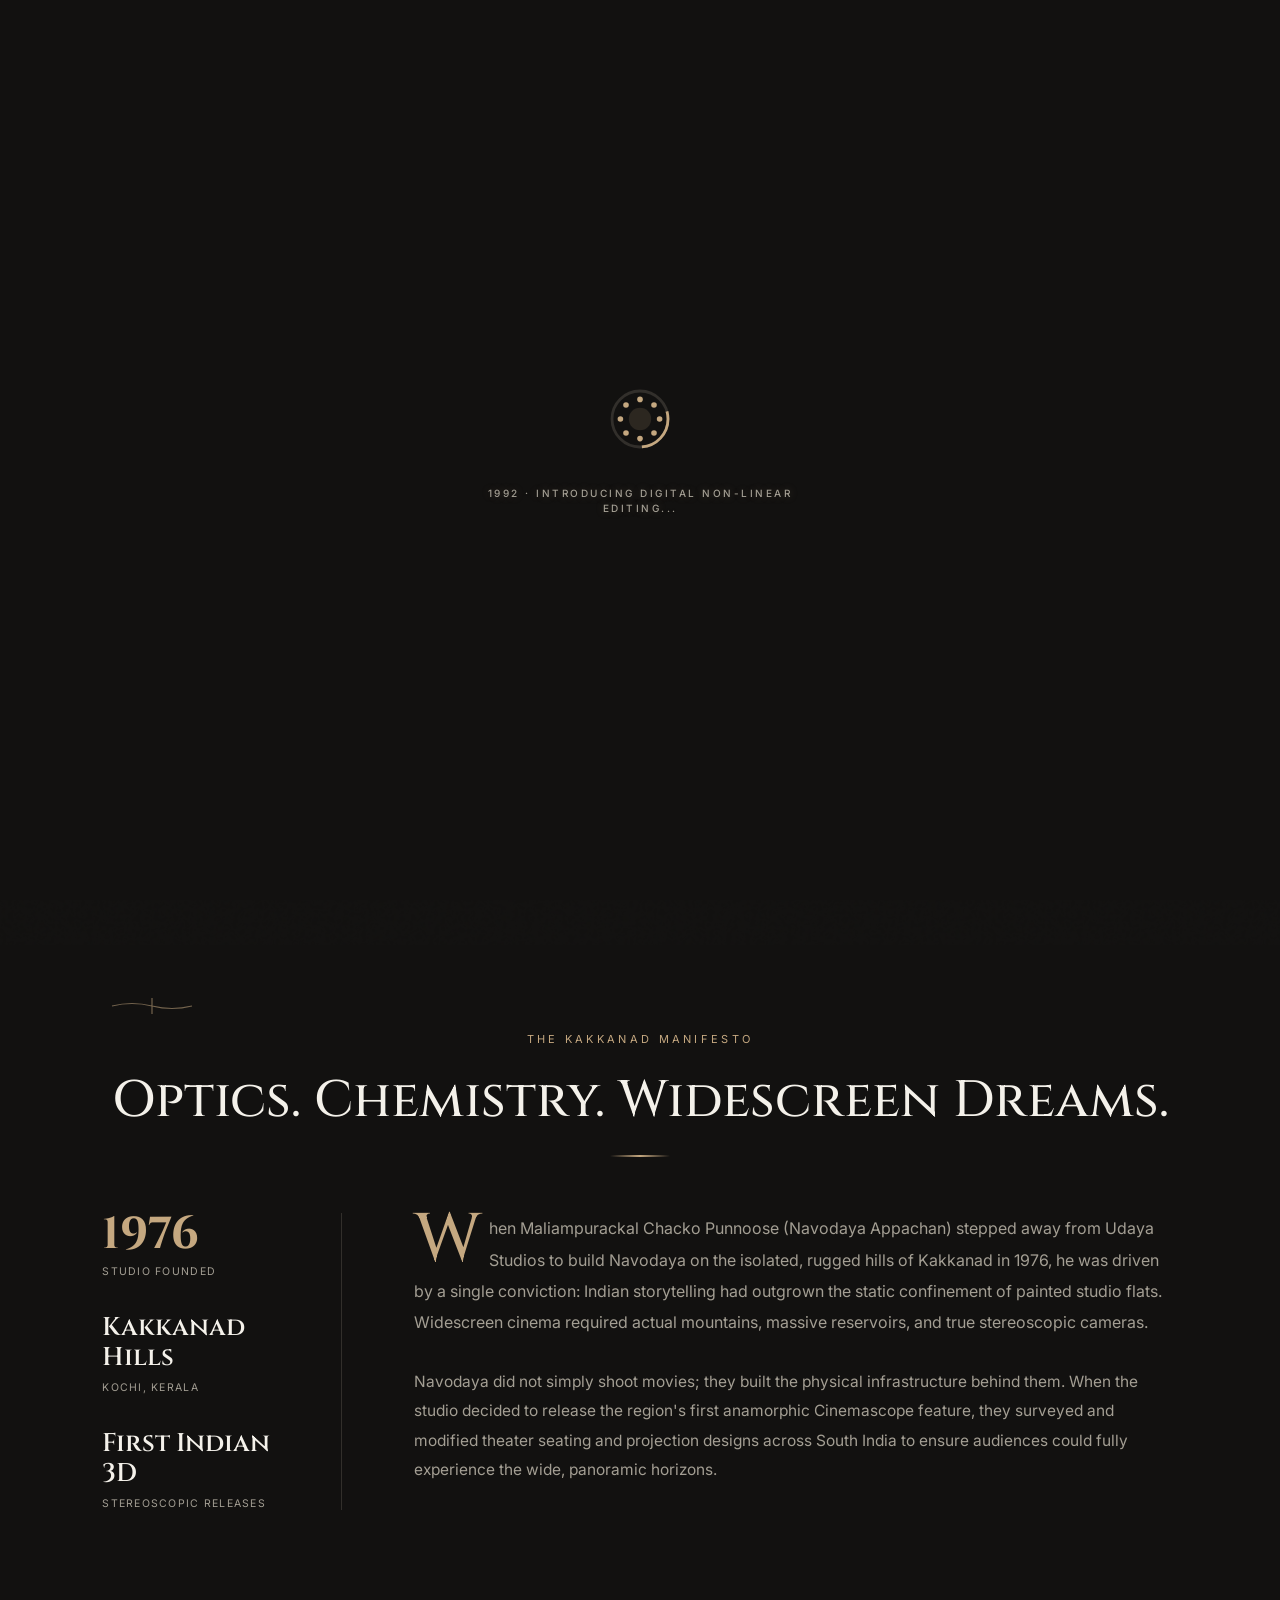
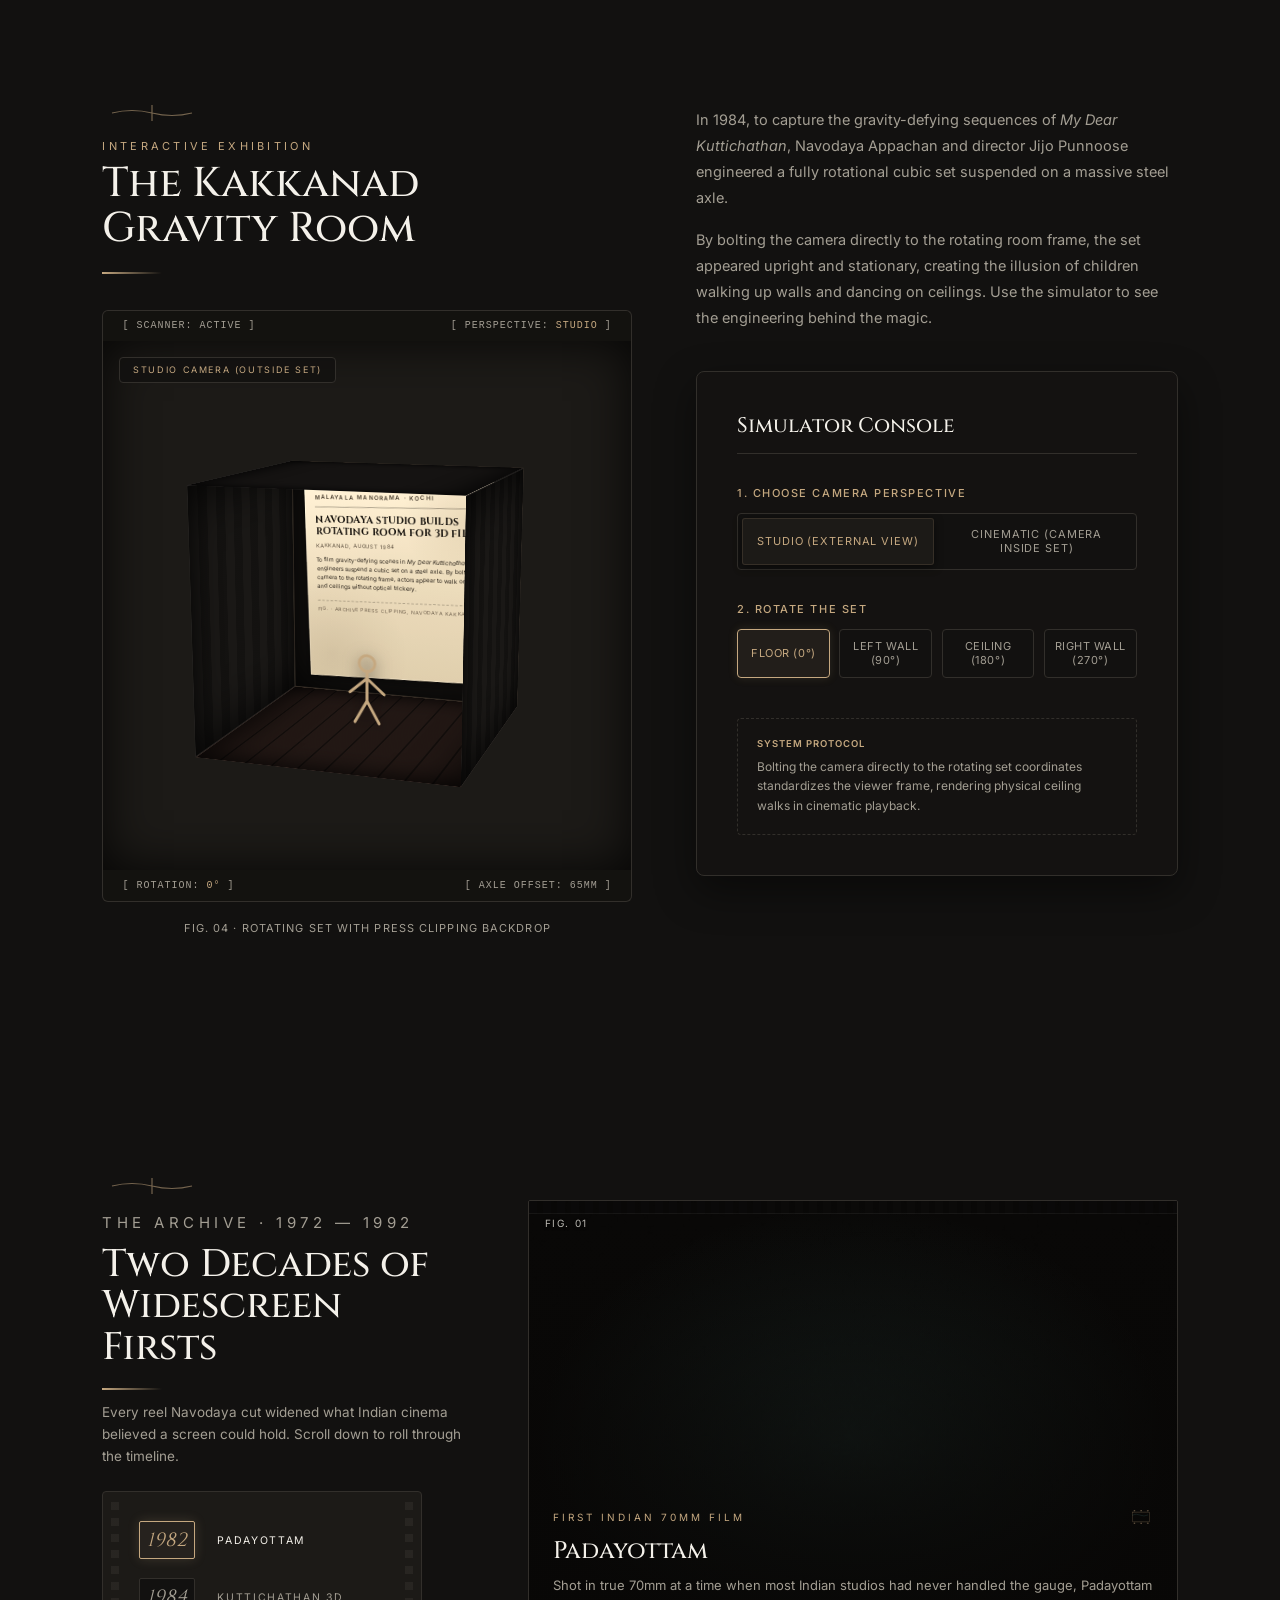
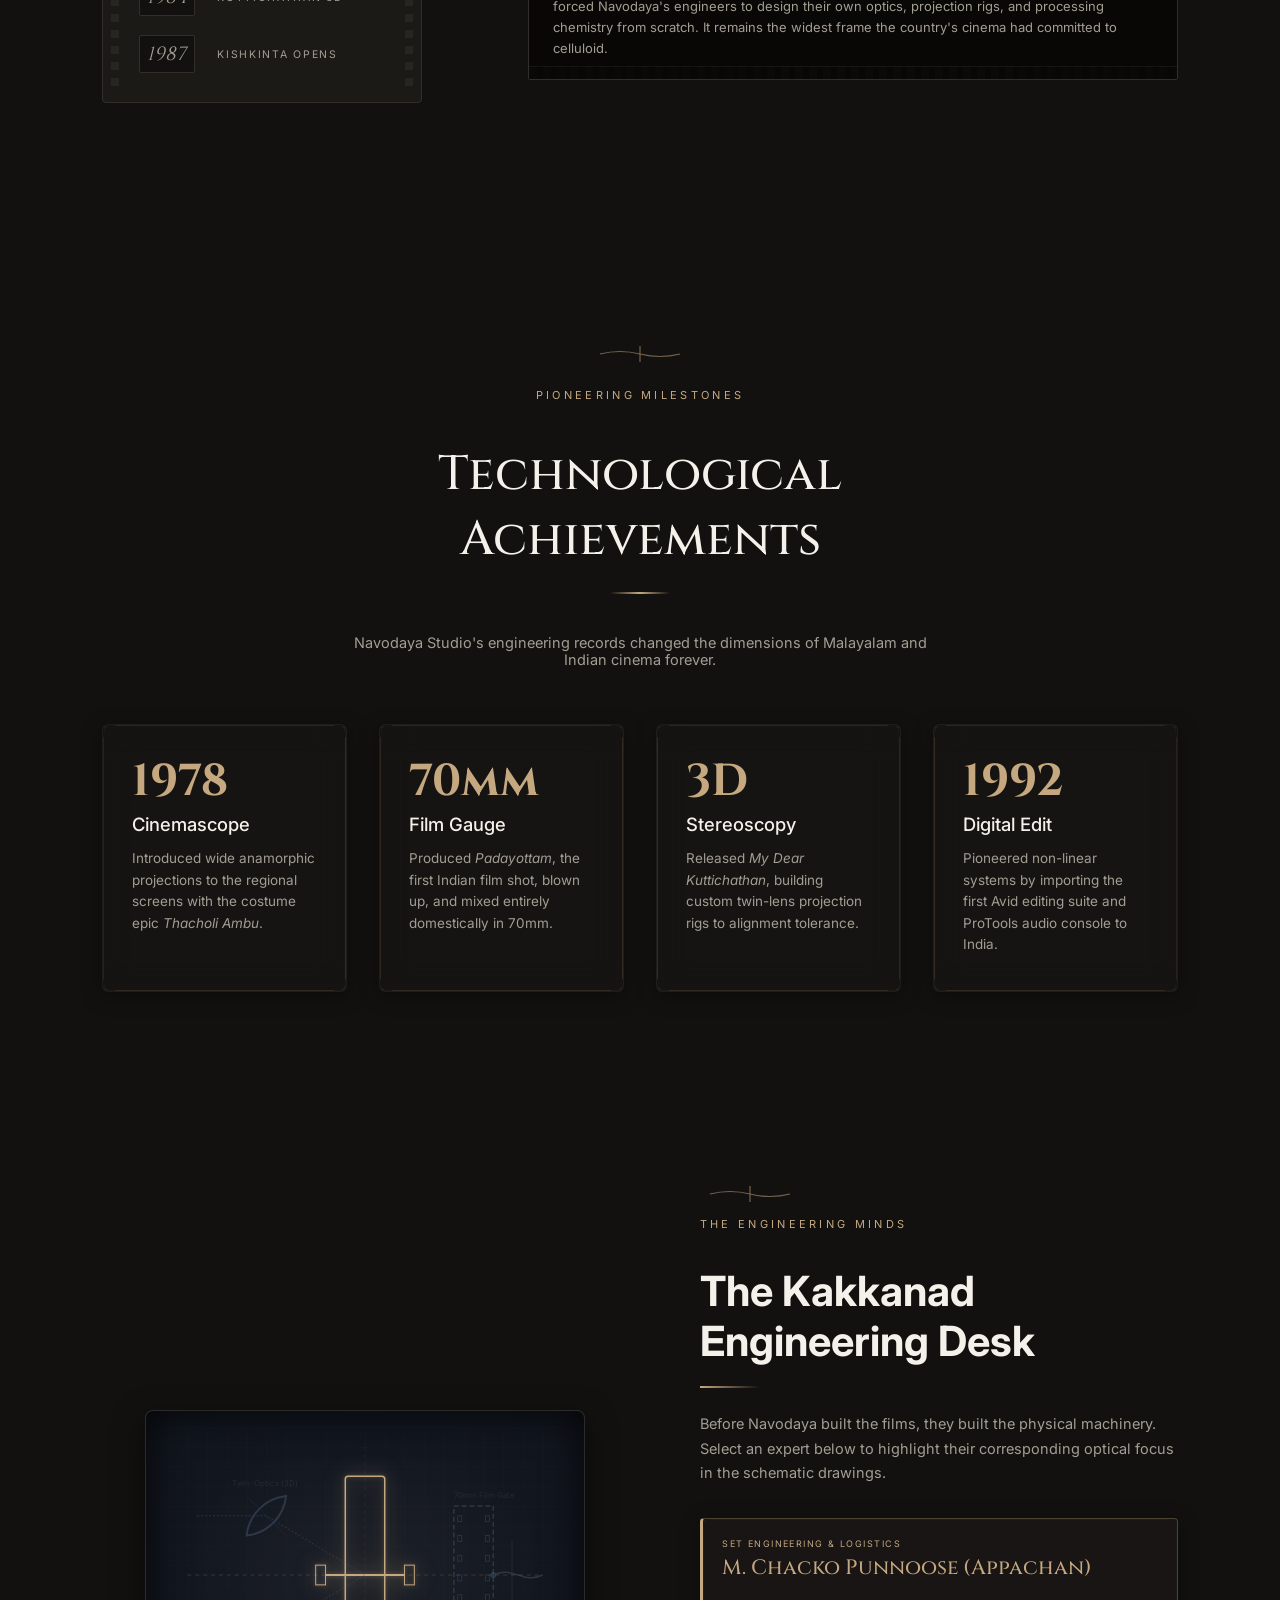
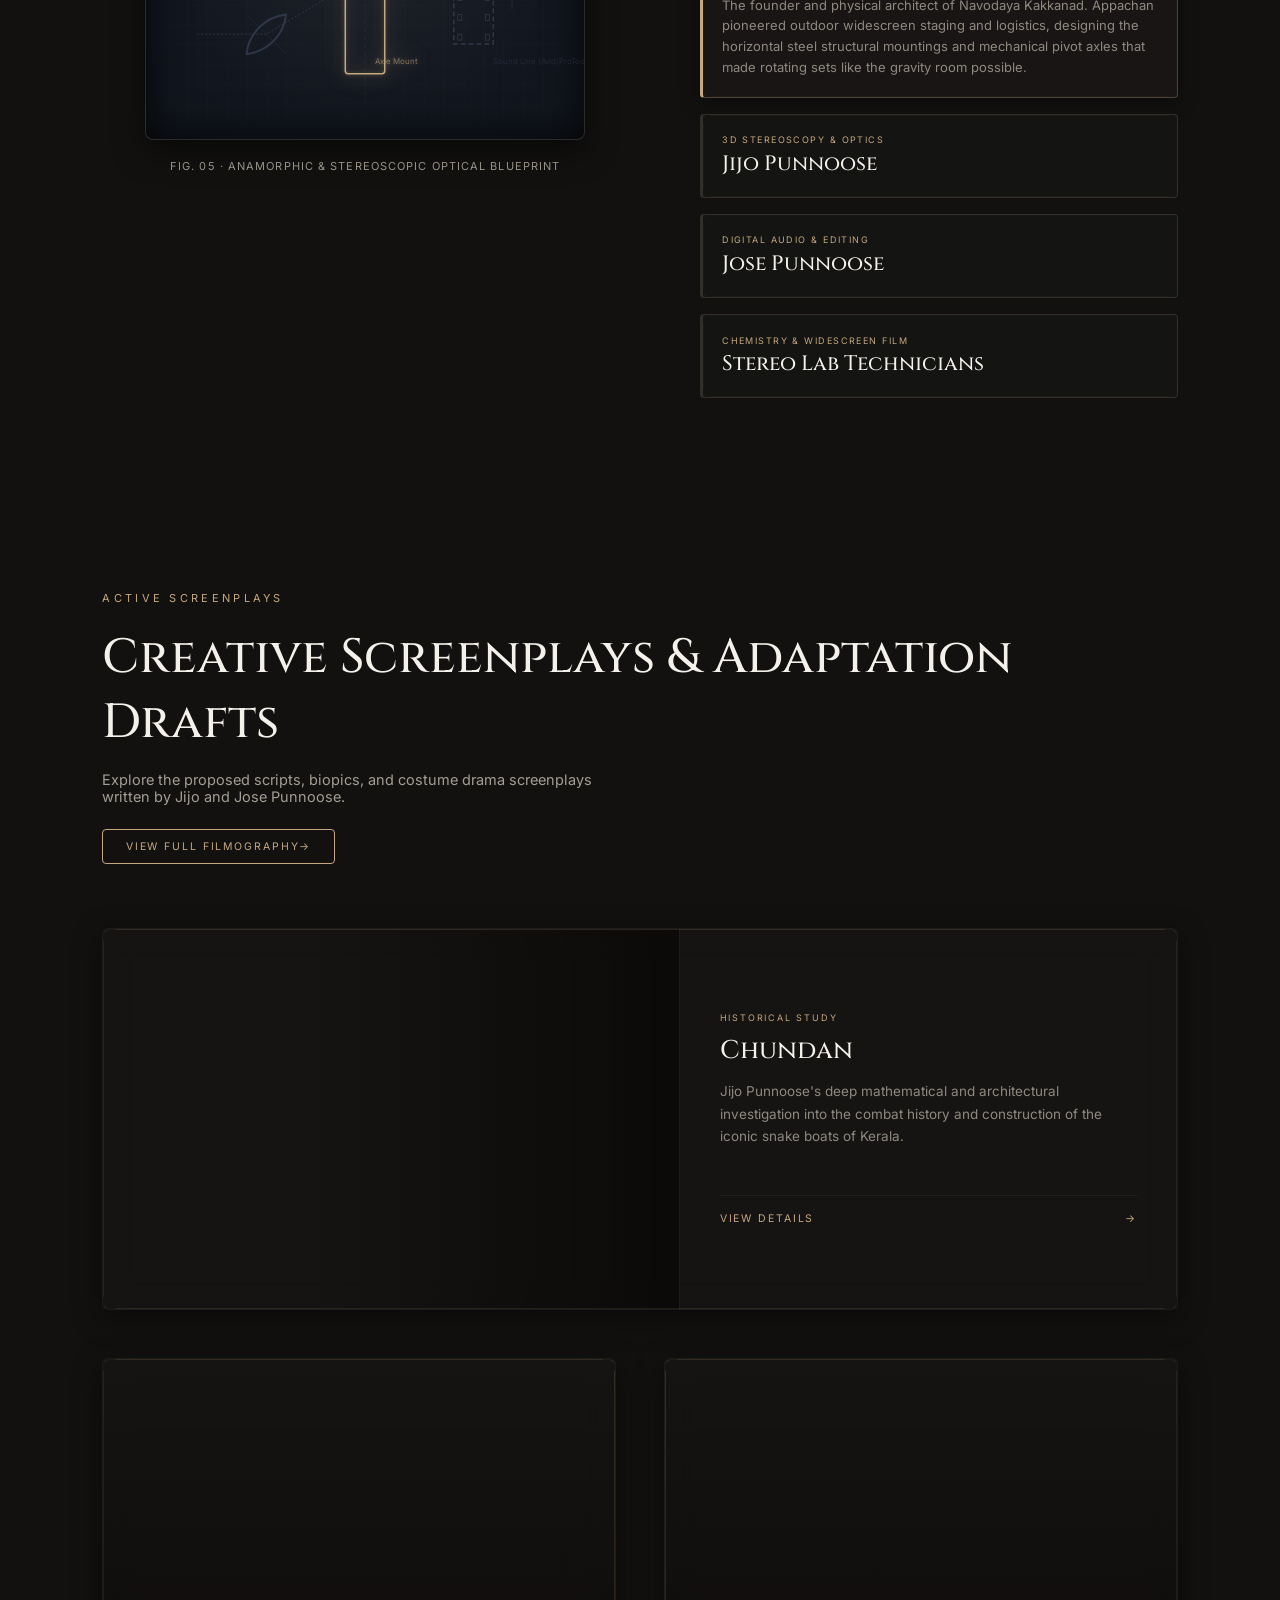
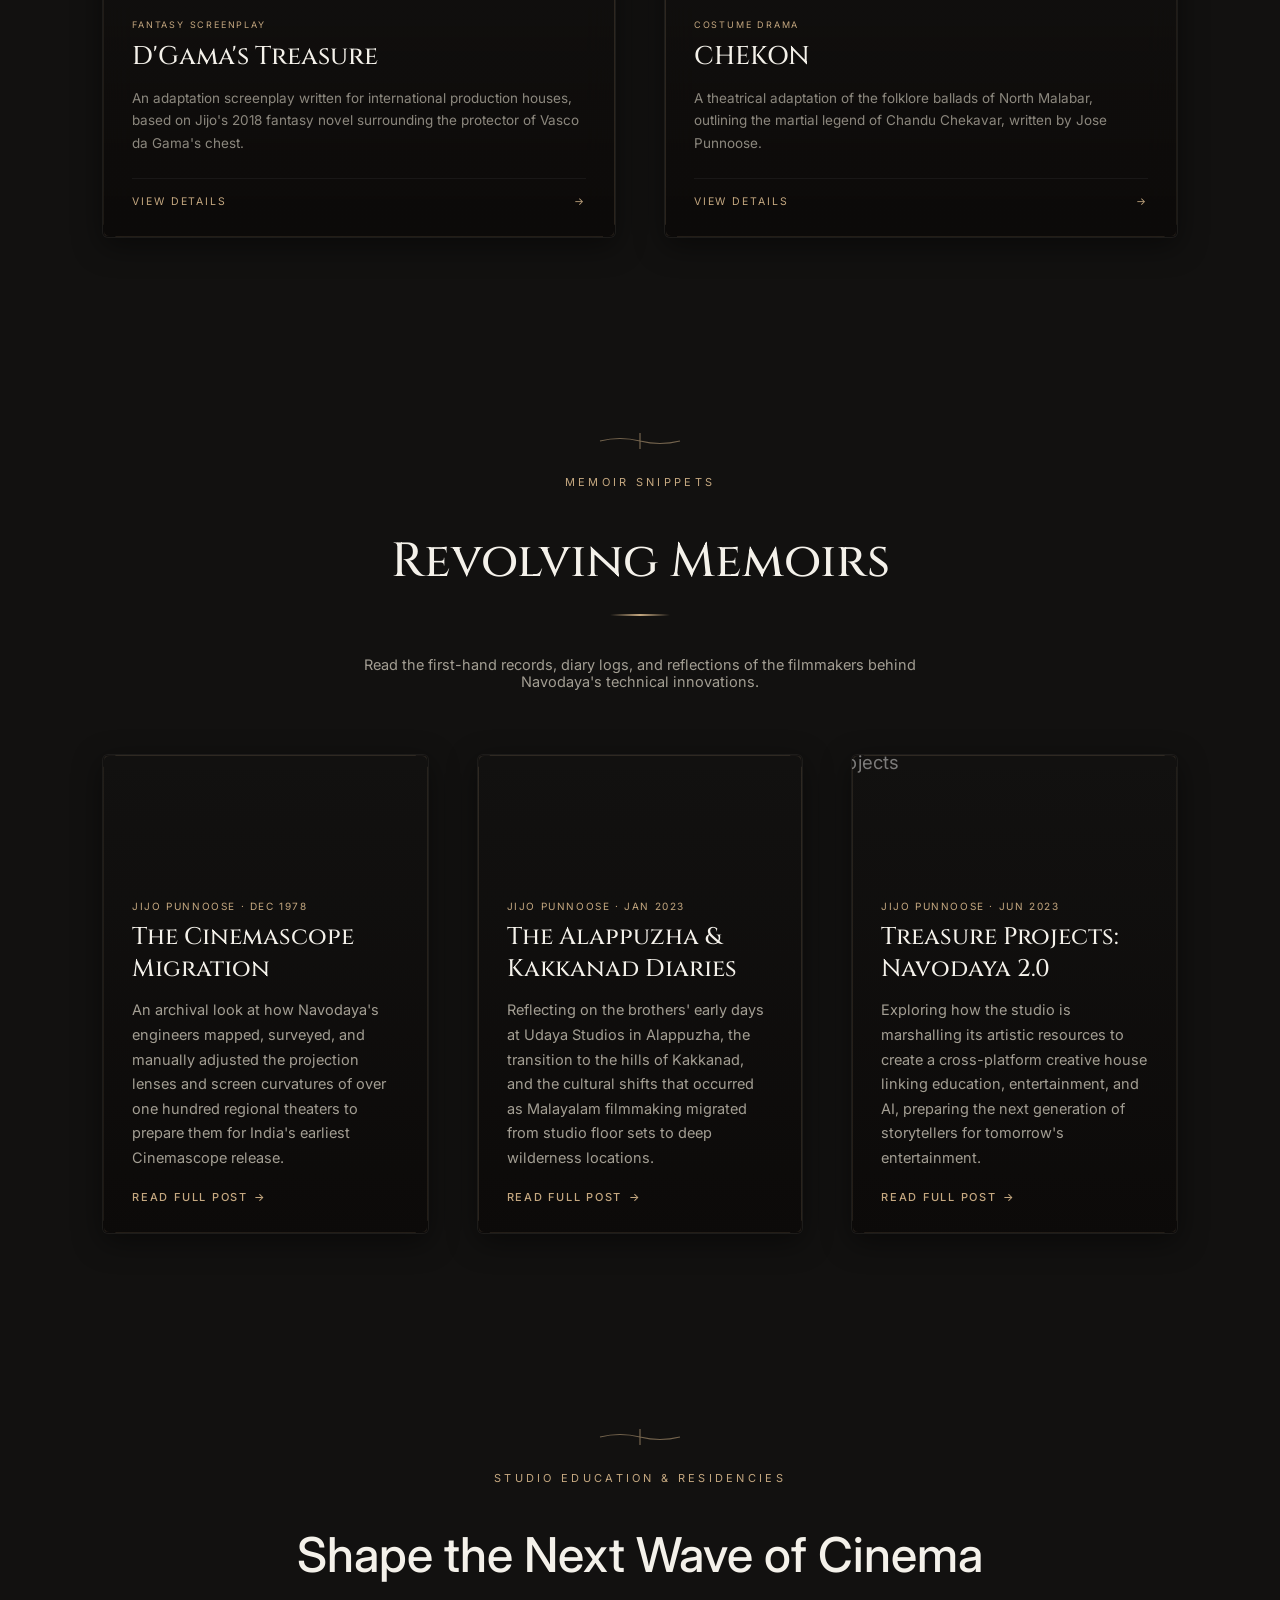
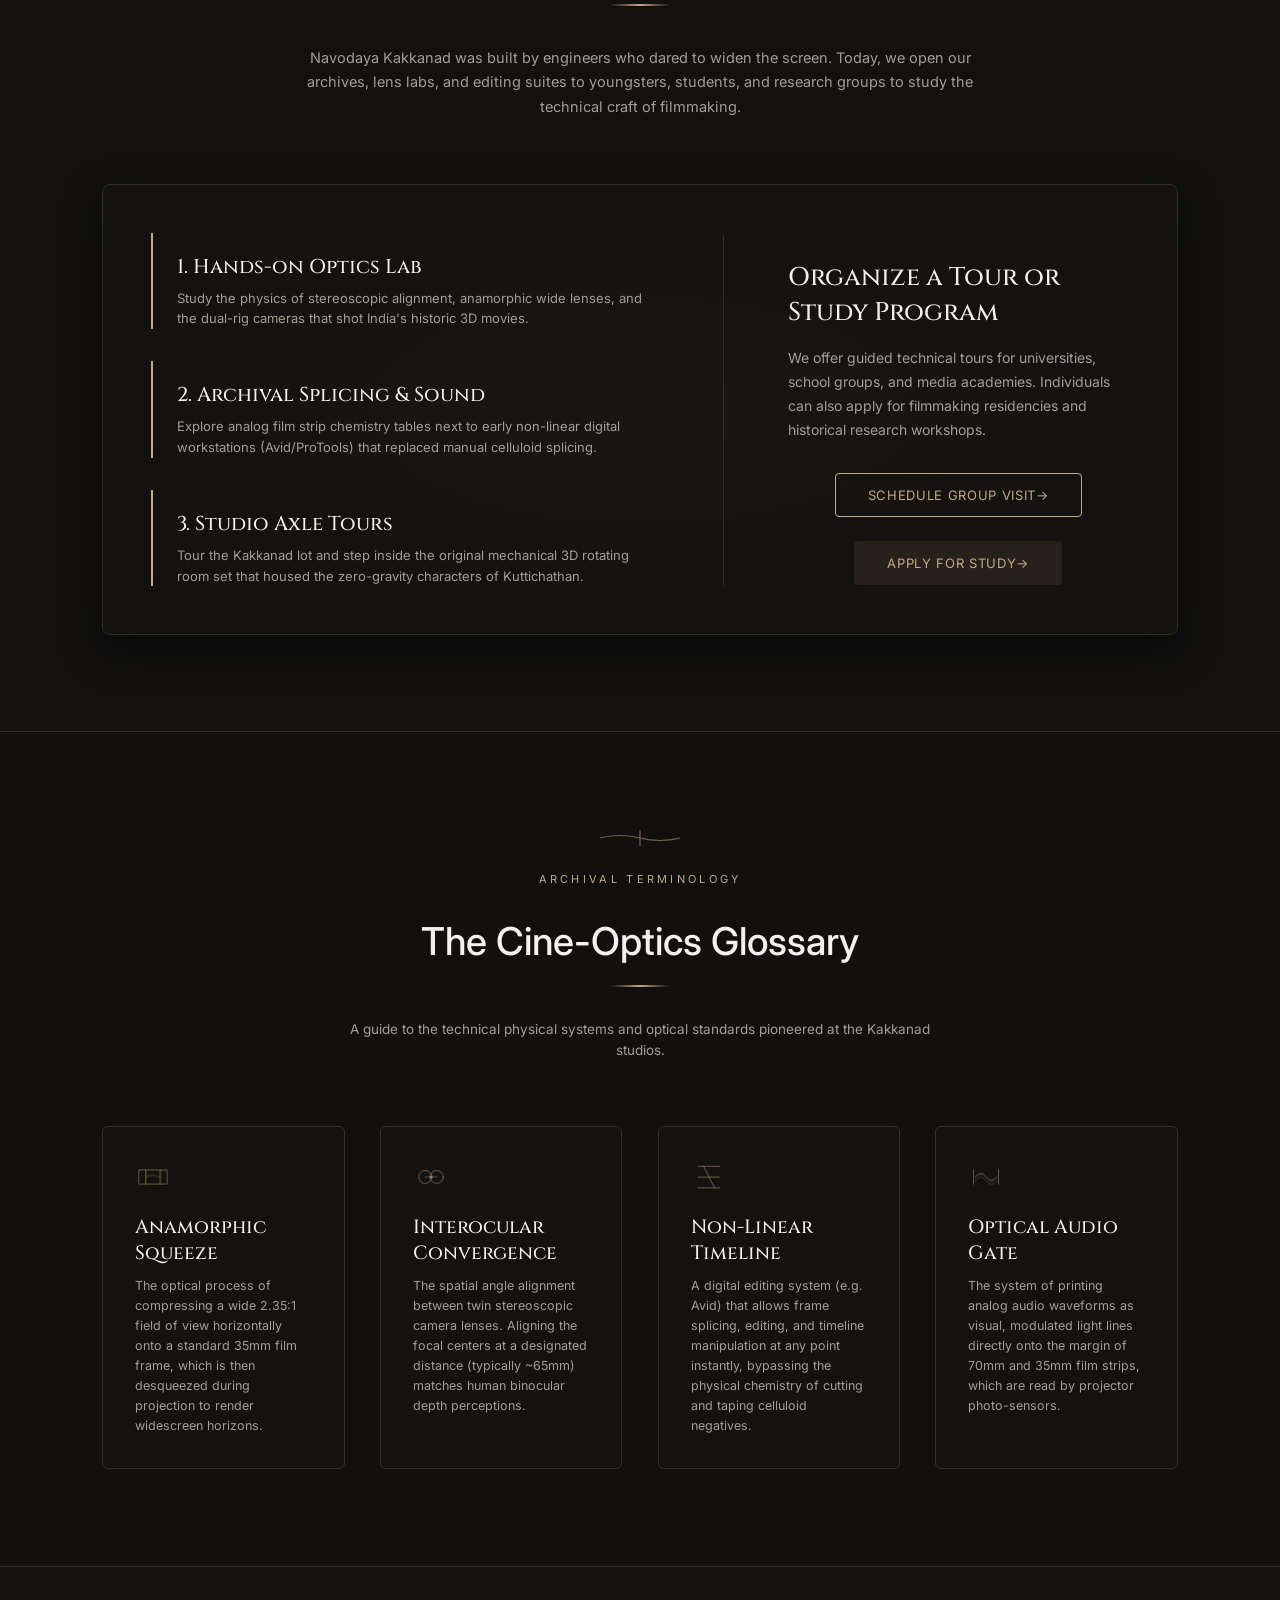
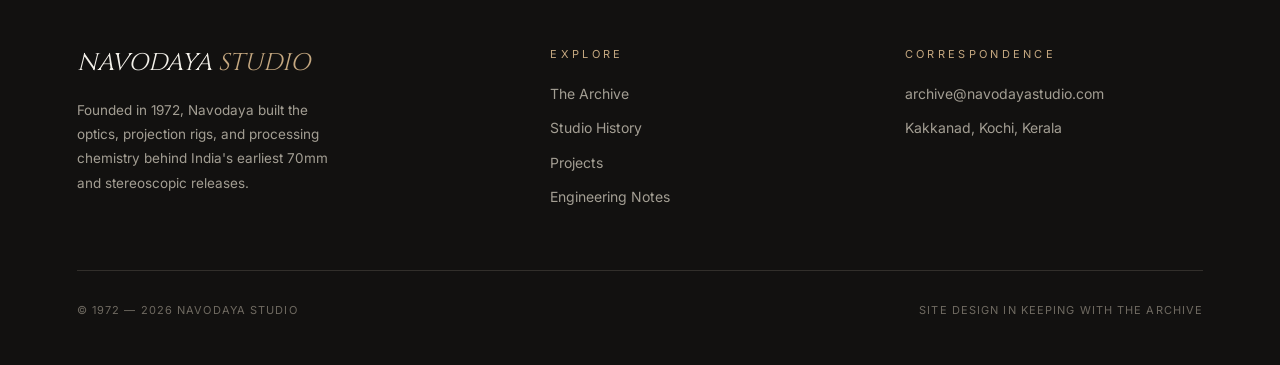
==== commit e7222370: "refactor: update layout and styling for the Kakkanad Gravity Room section, enhancing responsiveness " ====
--- a/index.html
+++ b/index.html
@@ -89,8 +89,8 @@
 <!-- ================================================================== -->
 <!-- SECTION 1 — MANIFESTO / STUDIO VISION                             -->
 <!-- ================================================================== -->
-<section class="section" id="vision" style="padding-bottom: 5rem;">
-  <div style="max-width: 1000px; margin: 0 auto; padding: 0 1.5rem;">
+<section class="section" id="vision" style="padding-top: 6rem; padding-bottom: 6rem;">
+  <div style="max-width: 1080px; margin: 0 auto;">
     <div class="reveal" style="margin-bottom: 3.5rem;">
       <svg viewBox="0 0 100 20" class="traditional-accent" style="margin: 0 0 1rem 0;">
         <path d="M10 10 Q30 5 50 10 T90 10 Q70 15 50 10 T10 10 M50 2 L50 18" stroke="currentColor" stroke-width="1.2" fill="none" />
@@ -135,95 +135,98 @@
 <!-- SECTION 1B — THE KAKKANAD GRAVITY ROOM EXHIBITION                  -->
 <!-- ================================================================== -->
 <section class="section" id="gravity-exhibition" style="padding-top: 6rem; padding-bottom: 6rem;">
-  <div style="max-width: 1080px; margin: 0 auto; padding: 0 1.5rem;">
+  <div style="max-width: 1080px; margin: 0 auto;">
     
-    <!-- Top Header Layout -->
-    <div class="gravity-header reveal">
-      <div>
-        <svg viewBox="0 0 100 20" class="traditional-accent" style="margin: 0 0 1rem 0;">
-          <path d="M10 10 Q30 5 50 10 T90 10 Q70 15 50 10 T10 10 M50 2 L50 18" stroke="currentColor" stroke-width="1.2" fill="none" />
-        </svg>
-        <p class="eyebrow" style="text-align: left; margin-bottom: 8px;">Interactive Exhibition</p>
-        <h2 class="heading-traditional" style="font-family: var(--serif); font-size: clamp(2rem, 4.5vw, 2.6rem); font-weight: 500; margin: 0; line-height: 1.1;">The Kakkanad Gravity Room</h2>
-      </div>
-      <div>
-        <p style="font-size: 14.5px; line-height: 1.8; color: var(--silver); margin: 0 0 1rem;">
-          In 1984, to capture the gravity-defying sequences of <em>My Dear Kuttichathan</em>, Navodaya Appachan and director Jijo Punnoose engineered a fully rotational cubic set suspended on a massive steel axle. 
-        </p>
-        <p style="font-size: 14.5px; line-height: 1.8; color: var(--silver); margin: 0;">
-          By bolting the camera directly to the rotating room frame, the set appeared upright and stationary, creating the illusion of children walking up walls and dancing on ceilings. Use the interactive simulator below to see the engineering behind the magic.
-        </p>
-      </div>
-    </div>
-    
-    <!-- Console Layout -->
-    <div class="gravity-console-grid reveal">
-      
-      <!-- Left Column: The CRT Monitor Screen -->
-      <div class="console-monitor-wrapper">
-        <div class="console-screen-telemetry">
-          <span>[ SCANNER: ACTIVE ]</span>
-          <span>[ PERSPECTIVE: <span id="telemetryPerspective" style="color: var(--gold);">STUDIO</span> ]</span>
-        </div>
-        
-        <div class="gravity-view-panel">
-          <div class="gravity-view-indicator" id="gravityIndicator">Studio Camera Locked</div>
-          <div class="gravity-room-cube" id="gravityRoom">
-            <!-- 3D Cube Faces -->
-            <div class="room-face back"></div>
-            <div class="room-face left"></div>
-            <div class="room-face right"></div>
-            <div class="room-face top"></div>
-            <div class="room-face bottom"></div>
-            <!-- Character sprite -->
-            <div class="gravity-character" id="gravityChar"></div>
-          </div>
-        </div>
-        
-        <div class="console-screen-telemetry">
-          <span>[ ROTATION: <span id="telemetryAngle" style="color: var(--gold);">0°</span> ]</span>
-          <span>[ AXLE OFFSET: 65MM ]</span>
-        </div>
-        
-        <p class="fig-caption" style="text-align: center; margin-top: 1.2rem; font-size: 11px; letter-spacing: 0.1em; color: var(--silver); text-transform: uppercase;">
-          Fig. 04 · Interactive 3D Set Mechanics
-        </p>
-      </div>
-      
-      <!-- Right Column: Control Panel Desk -->
-      <div class="console-desk-panel">
-        <h3 style="font-family: var(--serif); font-size: 1.3rem; font-weight: 500; color: var(--cream); margin-top: 0; margin-bottom: 2rem; border-bottom: 1px solid var(--hairline); padding-bottom: 0.8rem;" class="console-panel-title">Simulator Console</h3>
-        
-        <!-- Controls panel -->
-        <div class="gravity-controls" style="margin-top: 0; background: transparent; border: none; padding: 0;">
-          <div class="control-group">
-            <span class="control-label">1. Choose Camera Perspective</span>
-            <div class="toggle-switch-wrapper">
-              <button class="toggle-btn active" id="btnStudioCam" data-mode="studio">Studio (External View)</button>
-              <button class="toggle-btn" id="btnCinematicCam" data-mode="cinematic">Cinematic (Camera Inside Set)</button>
-            </div>
-          </div>
-          
-          <div class="control-group" style="margin-top: 2rem;">
-            <span class="control-label">2. Rotate the Set</span>
-            <div class="rotation-btns">
-              <button class="rot-btn active" data-angle="0">Floor (0°)</button>
-              <button class="rot-btn" data-angle="90">Left Wall (90°)</button>
-              <button class="rot-btn" data-angle="180">Ceiling (180°)</button>
-              <button class="rot-btn" data-angle="270">Right Wall (270°)</button>
-            </div>
-          </div>
-        </div>
-        
-        <!-- Operating Manual box -->
-        <div class="console-manual-box" style="margin-top: 2.5rem; border: 1px dashed var(--hairline); padding: 1.2rem; border-radius: 4px;">
-          <span style="font-size: 9.5px; text-transform: uppercase; letter-spacing: 0.1em; color: var(--gold); display: block; margin-bottom: 0.5rem; font-weight: 600;">System Protocol</span>
-          <p style="font-size: 12px; line-height: 1.6; color: var(--silver); margin: 0;">
-            Bolting the camera directly to the rotating set coordinates standardizes the viewer frame, rendering physical ceiling walks in cinematic playback.
+    <div class="gravity-layout reveal">
+      
+      <!-- Left Column: Title + 3D Viewer -->
+      <div class="gravity-col gravity-col-viewer">
+        <div class="gravity-title-block">
+          <svg viewBox="0 0 100 20" class="traditional-accent" style="margin: 0 0 1rem 0;">
+            <path d="M10 10 Q30 5 50 10 T90 10 Q70 15 50 10 T10 10 M50 2 L50 18" stroke="currentColor" stroke-width="1.2" fill="none" />
+          </svg>
+          <p class="eyebrow" style="text-align: left; margin-bottom: 8px;">Interactive Exhibition</p>
+          <h2 class="heading-traditional" style="font-family: var(--serif); font-size: clamp(2rem, 4.5vw, 2.6rem); font-weight: 500; margin: 0; line-height: 1.1;">The Kakkanad Gravity Room</h2>
+        </div>
+
+        <div class="console-monitor-wrapper">
+          <div class="console-screen-telemetry">
+            <span>[ SCANNER: ACTIVE ]</span>
+            <span>[ PERSPECTIVE: <span id="telemetryPerspective" style="color: var(--gold);">STUDIO</span> ]</span>
+          </div>
+          
+          <div class="gravity-view-panel">
+            <div class="gravity-view-indicator" id="gravityIndicator">Studio Camera Locked</div>
+            <div class="gravity-room-cube" id="gravityRoom">
+              <div class="room-face back">
+                <article class="room-newspaper" aria-hidden="true">
+                  <p class="paper-masthead">Malayala Manorama · Kochi</p>
+                  <h4 class="paper-headline">Navodaya Studio Builds Rotating Room for 3D Film</h4>
+                  <p class="paper-date">Kakkanad, August 1984</p>
+                  <p class="paper-body">To film gravity-defying scenes in <em>My Dear Kuttichathan</em>, engineers suspend a cubic set on a steel axle. By bolting the camera to the rotating frame, actors appear to walk on walls and ceilings without optical trickery.</p>
+                  <p class="paper-caption">Fig. · Archive press clipping, Navodaya Kakkanad</p>
+                </article>
+              </div>
+              <div class="room-face left"></div>
+              <div class="room-face right"></div>
+              <div class="room-face top"></div>
+              <div class="room-face bottom"></div>
+              <div class="gravity-character" id="gravityChar"></div>
+            </div>
+          </div>
+          
+          <div class="console-screen-telemetry">
+            <span>[ ROTATION: <span id="telemetryAngle" style="color: var(--gold);">0°</span> ]</span>
+            <span>[ AXLE OFFSET: 65MM ]</span>
+          </div>
+          
+          <p class="fig-caption" style="text-align: center; margin-top: 1.2rem; font-size: 11px; letter-spacing: 0.1em; color: var(--silver); text-transform: uppercase;">
+            Fig. 04 · Rotating Set with Press Clipping Backdrop
           </p>
         </div>
       </div>
-      
+
+      <!-- Right Column: Story + Controls -->
+      <div class="gravity-col gravity-col-console">
+        <div class="gravity-intro">
+          <p style="font-size: 14.5px; line-height: 1.8; color: var(--silver); margin: 0 0 1rem;">
+            In 1984, to capture the gravity-defying sequences of <em>My Dear Kuttichathan</em>, Navodaya Appachan and director Jijo Punnoose engineered a fully rotational cubic set suspended on a massive steel axle.
+          </p>
+          <p style="font-size: 14.5px; line-height: 1.8; color: var(--silver); margin: 0;">
+            By bolting the camera directly to the rotating room frame, the set appeared upright and stationary, creating the illusion of children walking up walls and dancing on ceilings. Use the simulator to see the engineering behind the magic.
+          </p>
+        </div>
+
+        <div class="console-desk-panel">
+          <h3 class="console-panel-title">Simulator Console</h3>
+          
+          <div class="gravity-controls">
+            <div class="control-group">
+              <span class="control-label">1. Choose Camera Perspective</span>
+              <div class="toggle-switch-wrapper">
+                <button class="toggle-btn active" id="btnStudioCam" data-mode="studio">Studio (External View)</button>
+                <button class="toggle-btn" id="btnCinematicCam" data-mode="cinematic">Cinematic (Camera Inside Set)</button>
+              </div>
+            </div>
+            
+            <div class="control-group" style="margin-top: 2rem;">
+              <span class="control-label">2. Rotate the Set</span>
+              <div class="rotation-btns">
+                <button class="rot-btn active" data-angle="0">Floor (0°)</button>
+                <button class="rot-btn" data-angle="90">Left Wall (90°)</button>
+                <button class="rot-btn" data-angle="180">Ceiling (180°)</button>
+                <button class="rot-btn" data-angle="270">Right Wall (270°)</button>
+              </div>
+            </div>
+          </div>
+          
+          <div class="console-manual-box">
+            <span class="console-manual-label">System Protocol</span>
+            <p>Bolting the camera directly to the rotating set coordinates standardizes the viewer frame, rendering physical ceiling walks in cinematic playback.</p>
+          </div>
+        </div>
+      </div>
+
     </div>
 
   </div>
@@ -902,29 +905,11 @@
   }
 
   var currentActiveIdx = 0;
-  var timelineSec = document.getElementById('timeline');
-  var userInteracting = false;
-  var interactTimeout;
 
   // Align scroll offset when a specific milestone button is clicked
   function scrollToMilestone(idx) {
-    userInteracting = true;
-    clearTimeout(interactTimeout);
-    
-    var totalScrollable = timelineSec.offsetHeight - window.innerHeight;
-    var targetScroll = timelineSec.offsetTop + (idx / milestoneData.length) * totalScrollable + 80;
-    
-    window.scrollTo({
-      top: targetScroll,
-      behavior: 'smooth'
-    });
-    
     setMilestone(idx);
     currentActiveIdx = idx;
-    
-    interactTimeout = setTimeout(function () {
-      userInteracting = false;
-    }, 1000);
   }
 
   milestones.forEach(function (m) {
@@ -934,30 +919,6 @@
   });
 
   applyMilestone(0);
-
-  // ---------- Scroll-triggered timeline transition ----------
-  window.addEventListener('scroll', function () {
-    if (!timelineSec || userInteracting) return;
-    
-    var rect = timelineSec.getBoundingClientRect();
-    var viewHeight = window.innerHeight;
-    
-    // Switch active year as the user scrolls down the pinned section track
-    if (rect.top <= 0 && rect.bottom >= viewHeight) {
-      var totalScrollable = rect.height - viewHeight;
-      var scrolled = -rect.top;
-      var progress = scrolled / totalScrollable;
-      
-      var totalMilestones = milestoneData.length;
-      var activeIdx = Math.floor(progress * totalMilestones);
-      activeIdx = Math.max(0, Math.min(activeIdx, totalMilestones - 1));
-      
-      if (activeIdx !== currentActiveIdx) {
-        currentActiveIdx = activeIdx;
-        setMilestone(activeIdx);
-      }
-    }
-  });
 
   // ---------- Generative film-grain "video" ----------
   (function () {
--- a/css/style.css
+++ b/css/style.css
@@ -18,9 +18,15 @@
 }
 
 * { box-sizing: border-box; }
-html { scroll-behavior: smooth; }
+html {
+  scroll-behavior: smooth;
+  width: 100%;
+  overflow-x: hidden;
+}
 body {
   margin: 0;
+  width: 100%;
+  overflow-x: hidden;
   background: var(--ink);
   color: var(--cream);
   font-family: var(--sans);
@@ -244,30 +250,36 @@
 /* ===================== TIMELINE / ARCHIVE (INDEX) ===================== */
 
 #timeline {
-  height: 280vh;
+  height: auto;
   position: relative;
   padding: 0;
 }
 .timeline-sticky-container {
-  position: sticky;
-  top: 0;
-  height: 100vh;
+  position: relative;
+  top: auto;
+  height: auto;
+  min-height: 0;
   display: flex;
   flex-direction: column;
   justify-content: center;
-  padding: 6rem 6vw 4rem;
-  overflow: hidden;
+  padding: 7rem 6vw;
+  overflow: visible;
   background: var(--ink);
   z-index: 2;
 }
 @media (min-width: 768px) {
   .timeline-sticky-container {
-    padding: 7rem 8vw 5rem;
-  }
-}
-
-.timeline-head { max-width: 640px; margin: 0 auto 4rem; }
-@media (min-width: 768px) { .timeline-head { margin: 0 0 8rem; } }
+    padding: 9rem 8vw;
+  }
+}
+
+#timeline .reveal {
+  opacity: 1;
+  transform: none;
+}
+
+.timeline-head { max-width: 640px; margin: 0 auto 2.5rem; }
+@media (min-width: 768px) { .timeline-head { margin: 0 0 2.5rem; } }
 .timeline-head h2 {
   font-family: var(--serif); font-weight: 500;
   font-size: clamp(2.2rem, 5vw, 3.6rem); line-height: 1.08;
@@ -1146,29 +1158,46 @@
 }
 
 /* ===================== KAKKANAD 3D GRAVITY ROOM EXHIBITION ===================== */
-.gravity-header {
-  display: grid;
-  grid-template-columns: 1fr;
-  gap: 2rem;
-  margin-bottom: 4rem;
-}
-@media (min-width: 860px) {
-  .gravity-header {
-    grid-template-columns: 1fr 1.4fr !important;
-    gap: 4.5rem !important;
-  }
-}
-
-.gravity-console-grid {
+.gravity-layout {
   display: grid;
   grid-template-columns: 1fr;
   gap: 3rem;
 }
+
 @media (min-width: 860px) {
-  .gravity-console-grid {
-    grid-template-columns: 1.15fr 1fr !important;
-    gap: 4.5rem !important;
+  .gravity-layout {
+    grid-template-columns: 1.1fr 1fr;
+    gap: 4rem;
     align-items: start;
+  }
+}
+
+.gravity-col {
+  display: flex;
+  flex-direction: column;
+  gap: 2rem;
+  min-width: 0;
+}
+
+.gravity-col-viewer {
+  gap: 2.2rem;
+}
+
+.gravity-title-block {
+  max-width: 28rem;
+}
+
+.gravity-intro {
+  max-width: 34rem;
+}
+
+@media (min-width: 860px) {
+  .gravity-col-console {
+    padding-top: 0.25rem;
+  }
+
+  .gravity-intro {
+    margin-bottom: 0.5rem;
   }
 }
 
@@ -1176,8 +1205,42 @@
   display: flex;
   flex-direction: column;
   width: 100%;
-  max-width: 440px;
-  margin: 0 auto;
+  max-width: none;
+  margin: 0;
+}
+
+.console-panel-title {
+  font-family: var(--serif);
+  font-size: 1.3rem;
+  font-weight: 500;
+  color: var(--cream);
+  margin: 0 0 2rem;
+  border-bottom: 1px solid var(--hairline);
+  padding-bottom: 0.8rem;
+}
+
+.console-manual-box {
+  margin-top: 2.5rem;
+  border: 1px dashed var(--hairline);
+  padding: 1.2rem;
+  border-radius: 4px;
+}
+
+.console-manual-label {
+  font-size: 9.5px;
+  text-transform: uppercase;
+  letter-spacing: 0.1em;
+  color: var(--gold);
+  display: block;
+  margin-bottom: 0.5rem;
+  font-weight: 600;
+}
+
+.console-manual-box p {
+  font-size: 12px;
+  line-height: 1.6;
+  color: var(--silver);
+  margin: 0;
 }
 
 .console-screen-telemetry {
@@ -1355,13 +1418,100 @@
   background-size: cover;
   background-repeat: no-repeat;
   background-position: center;
+  overflow: hidden;
 }
 
 /* Positions in 3D Space (130px translateZ offset for a 260px cube) */
 .room-face.back {
   transform: translateZ(-130px);
-  background-image: linear-gradient(rgba(18, 17, 16, 0.6), rgba(18, 17, 16, 0.6)), url('https://static.wixstatic.com/media/8a582f_96b57487906b41dc9f22223b6ada45d6~mv2.jpg');
+  background-color: #141210;
   border: 1px solid rgba(197, 168, 128, 0.15);
+}
+
+.room-newspaper {
+  position: absolute;
+  inset: 18px 16px;
+  padding: 14px 12px 12px;
+  background:
+    linear-gradient(145deg, rgba(255, 255, 255, 0.08), transparent 40%),
+    linear-gradient(180deg, #ebe2cf 0%, #d9cdb5 55%, #cfc2a8 100%);
+  color: #1f1a14;
+  box-shadow:
+    0 2px 8px rgba(0, 0, 0, 0.45),
+    inset 0 0 0 1px rgba(255, 255, 255, 0.25);
+  transform: rotate(-1.5deg);
+  filter: sepia(0.22) contrast(1.05);
+}
+
+.room-newspaper::before {
+  content: '';
+  position: absolute;
+  inset: 0;
+  background:
+    radial-gradient(circle at 82% 18%, rgba(120, 90, 50, 0.12), transparent 28%),
+    radial-gradient(circle at 12% 88%, rgba(80, 60, 30, 0.1), transparent 32%);
+  pointer-events: none;
+}
+
+.paper-masthead {
+  position: relative;
+  z-index: 1;
+  margin: 0 0 8px;
+  padding-bottom: 6px;
+  border-bottom: 1px solid rgba(31, 26, 20, 0.35);
+  font-size: 6.5px;
+  letter-spacing: 0.18em;
+  text-transform: uppercase;
+  color: #4a3f32;
+  font-weight: 600;
+}
+
+.paper-headline {
+  position: relative;
+  z-index: 1;
+  margin: 0 0 6px;
+  font-family: var(--serif);
+  font-size: 11px;
+  font-weight: 700;
+  line-height: 1.15;
+  letter-spacing: 0.02em;
+  text-transform: uppercase;
+  color: #17130f;
+}
+
+.paper-date {
+  position: relative;
+  z-index: 1;
+  margin: 0 0 8px;
+  font-size: 6px;
+  letter-spacing: 0.12em;
+  text-transform: uppercase;
+  color: #5c4f40;
+}
+
+.paper-body {
+  position: relative;
+  z-index: 1;
+  margin: 0;
+  font-size: 6.5px;
+  line-height: 1.55;
+  color: #2b241c;
+}
+
+.paper-body em {
+  font-style: italic;
+}
+
+.paper-caption {
+  position: relative;
+  z-index: 1;
+  margin: 10px 0 0;
+  padding-top: 6px;
+  border-top: 1px dashed rgba(31, 26, 20, 0.28);
+  font-size: 5.5px;
+  letter-spacing: 0.1em;
+  text-transform: uppercase;
+  color: #6a5c4c;
 }
 
 .room-face.left {
@@ -1817,3 +1967,36 @@
     flex: 1 1 120px;
   }
 }
+
+/* ===================== RESPONSIVE MOBILE CONTAINER OVERRIDES ===================== */
+@media (max-width: 767px) {
+  .section {
+    padding: 4rem 1.25rem !important; /* Lock margins to clean mobile spacing */
+  }
+
+  #timeline {
+    padding: 0 !important;
+  }
+
+  .timeline-sticky-container {
+    padding: 4rem 1.25rem;
+  }
+  
+  /* Force all critical section containers to wrap and stay within viewport bounds */
+  .manifesto-grid, 
+  .blueprint-layout, 
+  .gravity-layout,
+  .projects-grid, 
+  .blogs-list, 
+  .visits-card, 
+  .glossary-grid,
+  .timeline-sticky-grid,
+  .site-footer,
+  .footer-grid {
+    width: 100% !important;
+    max-width: 100% !important;
+    margin-left: 0 !important;
+    margin-right: 0 !important;
+    box-sizing: border-box !important;
+  }
+}
